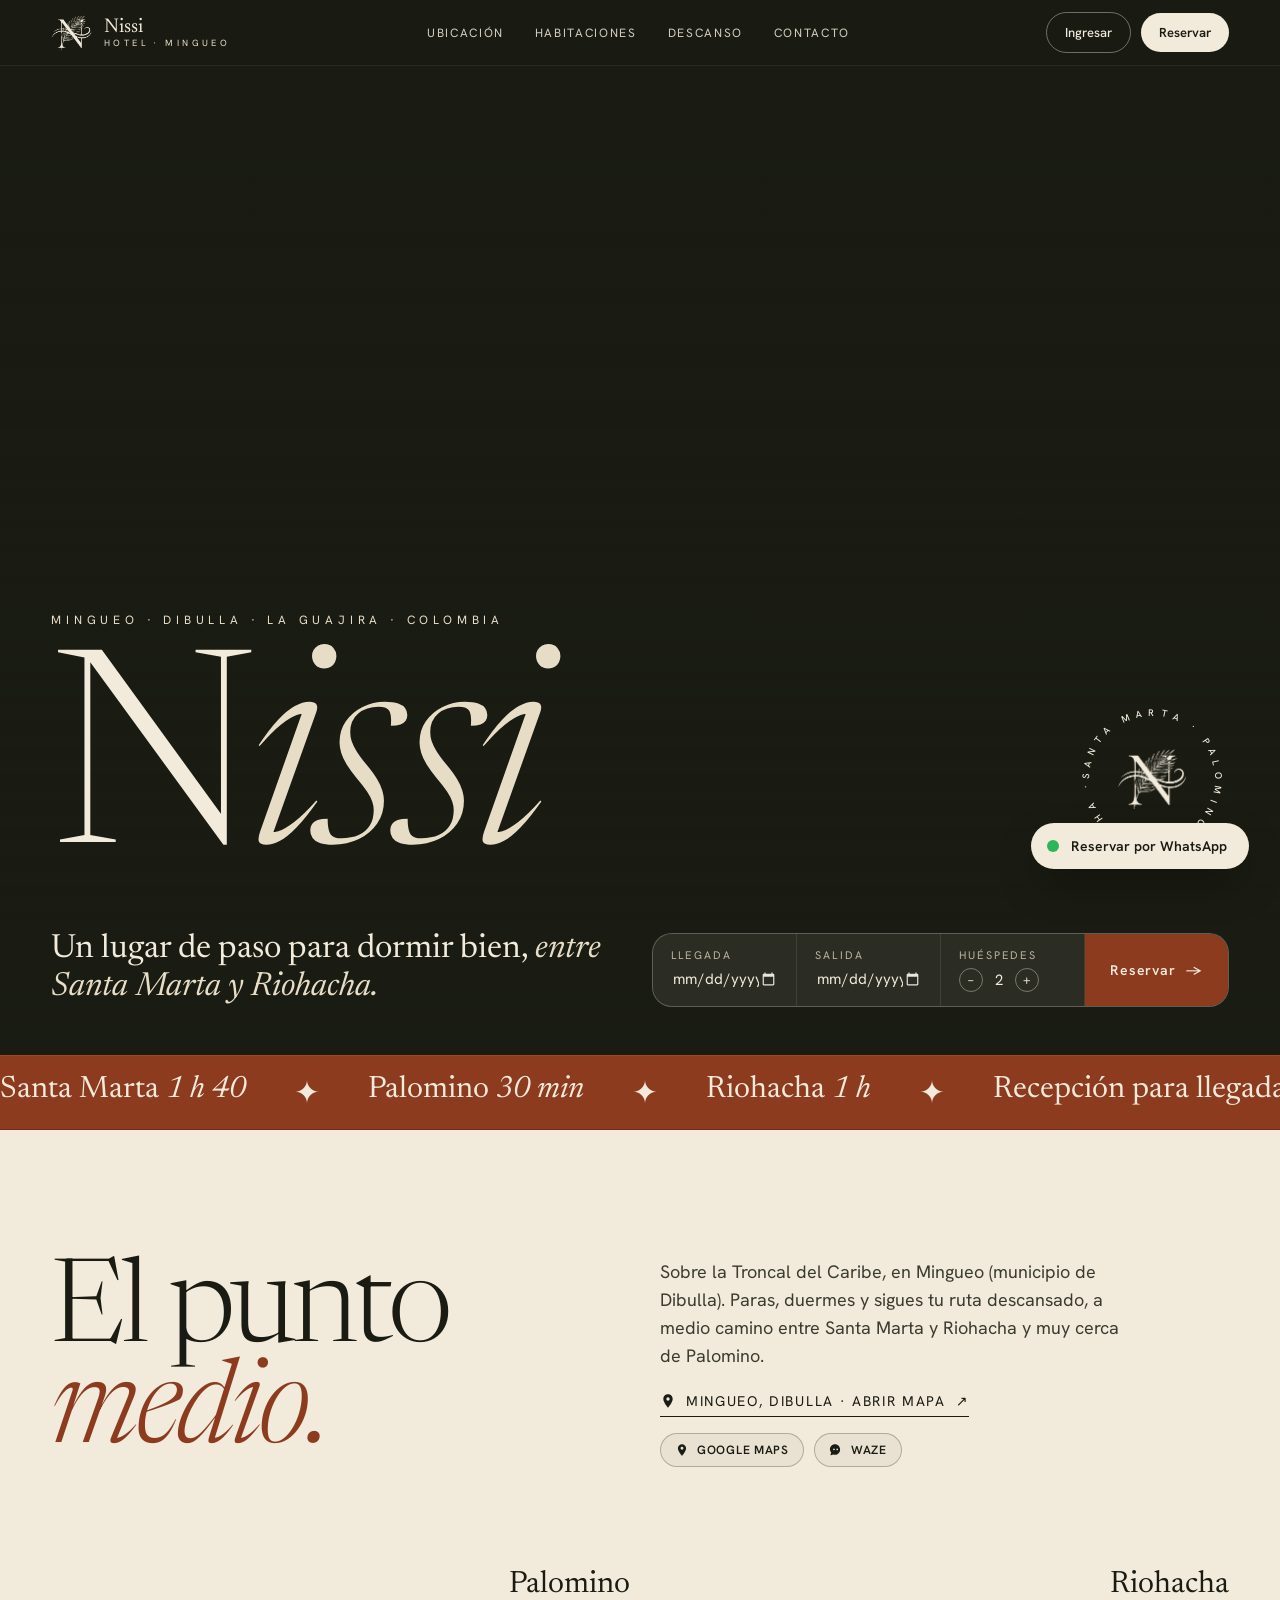
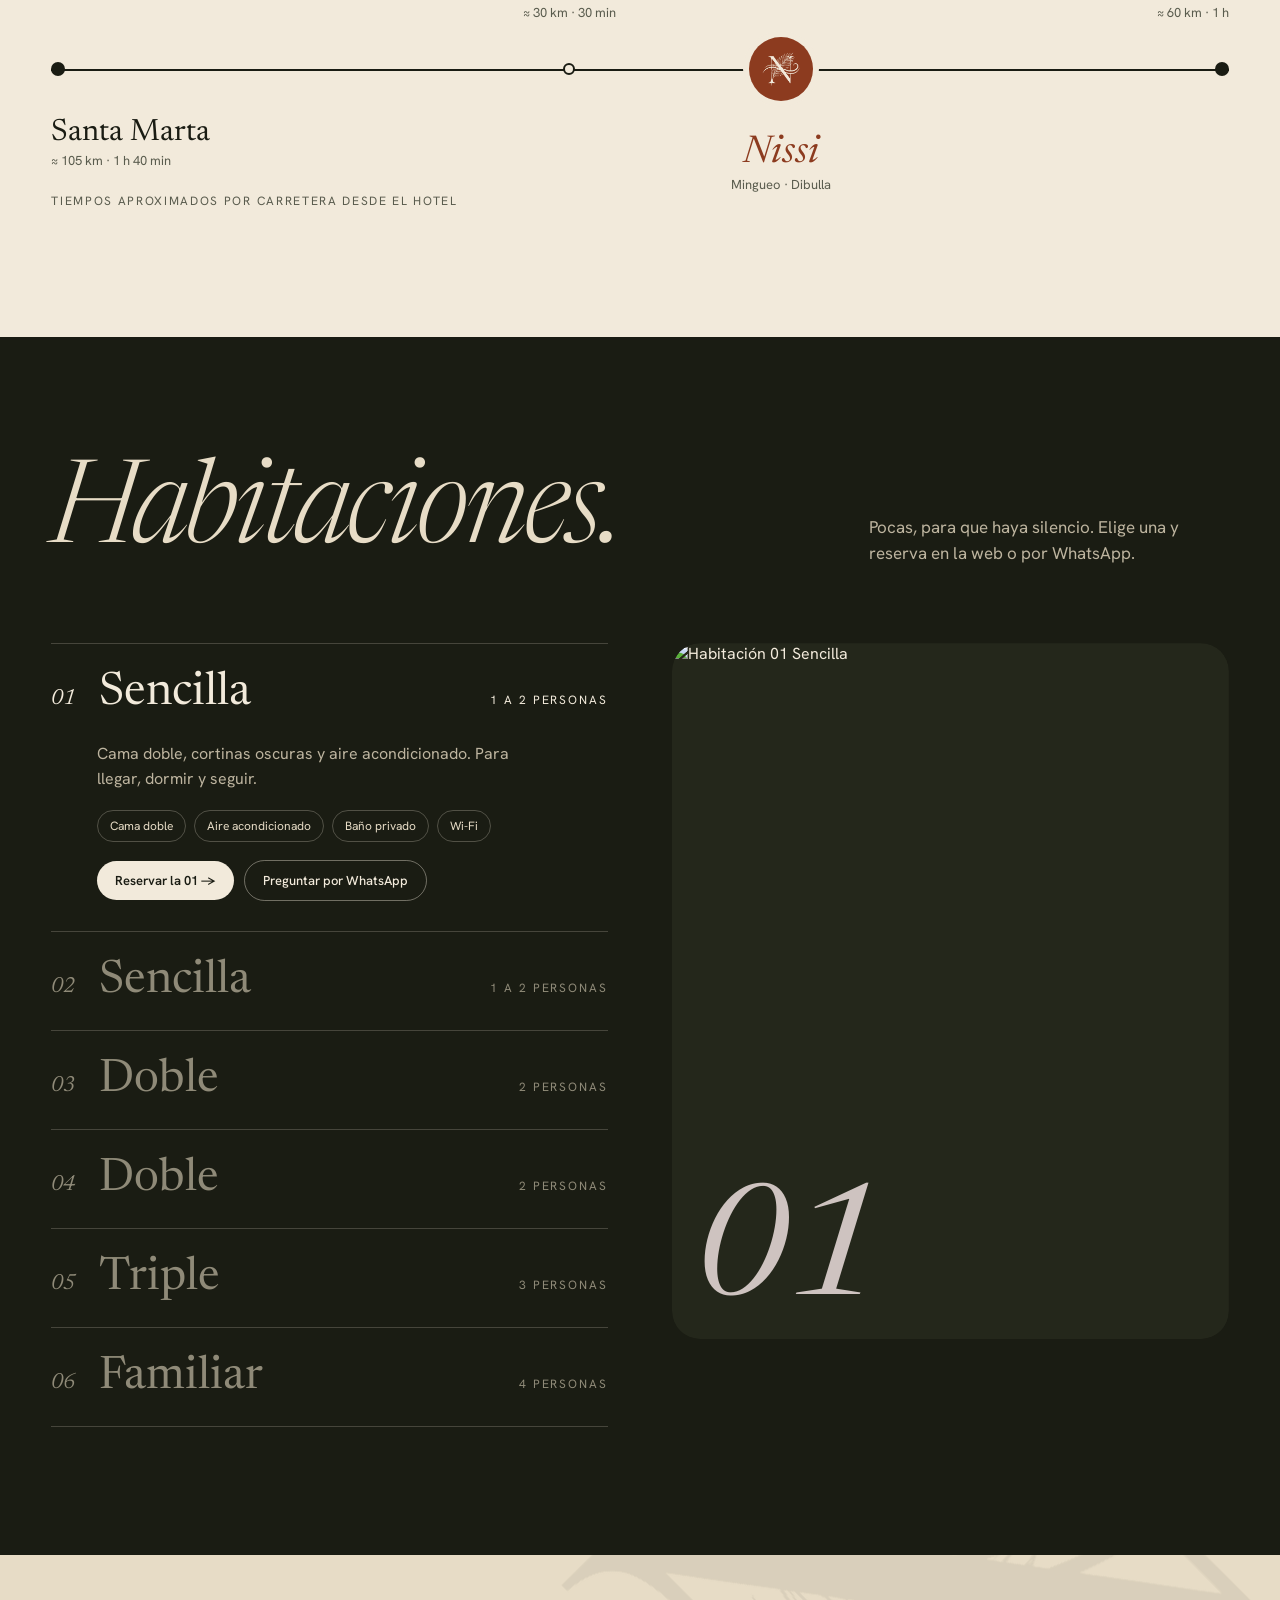
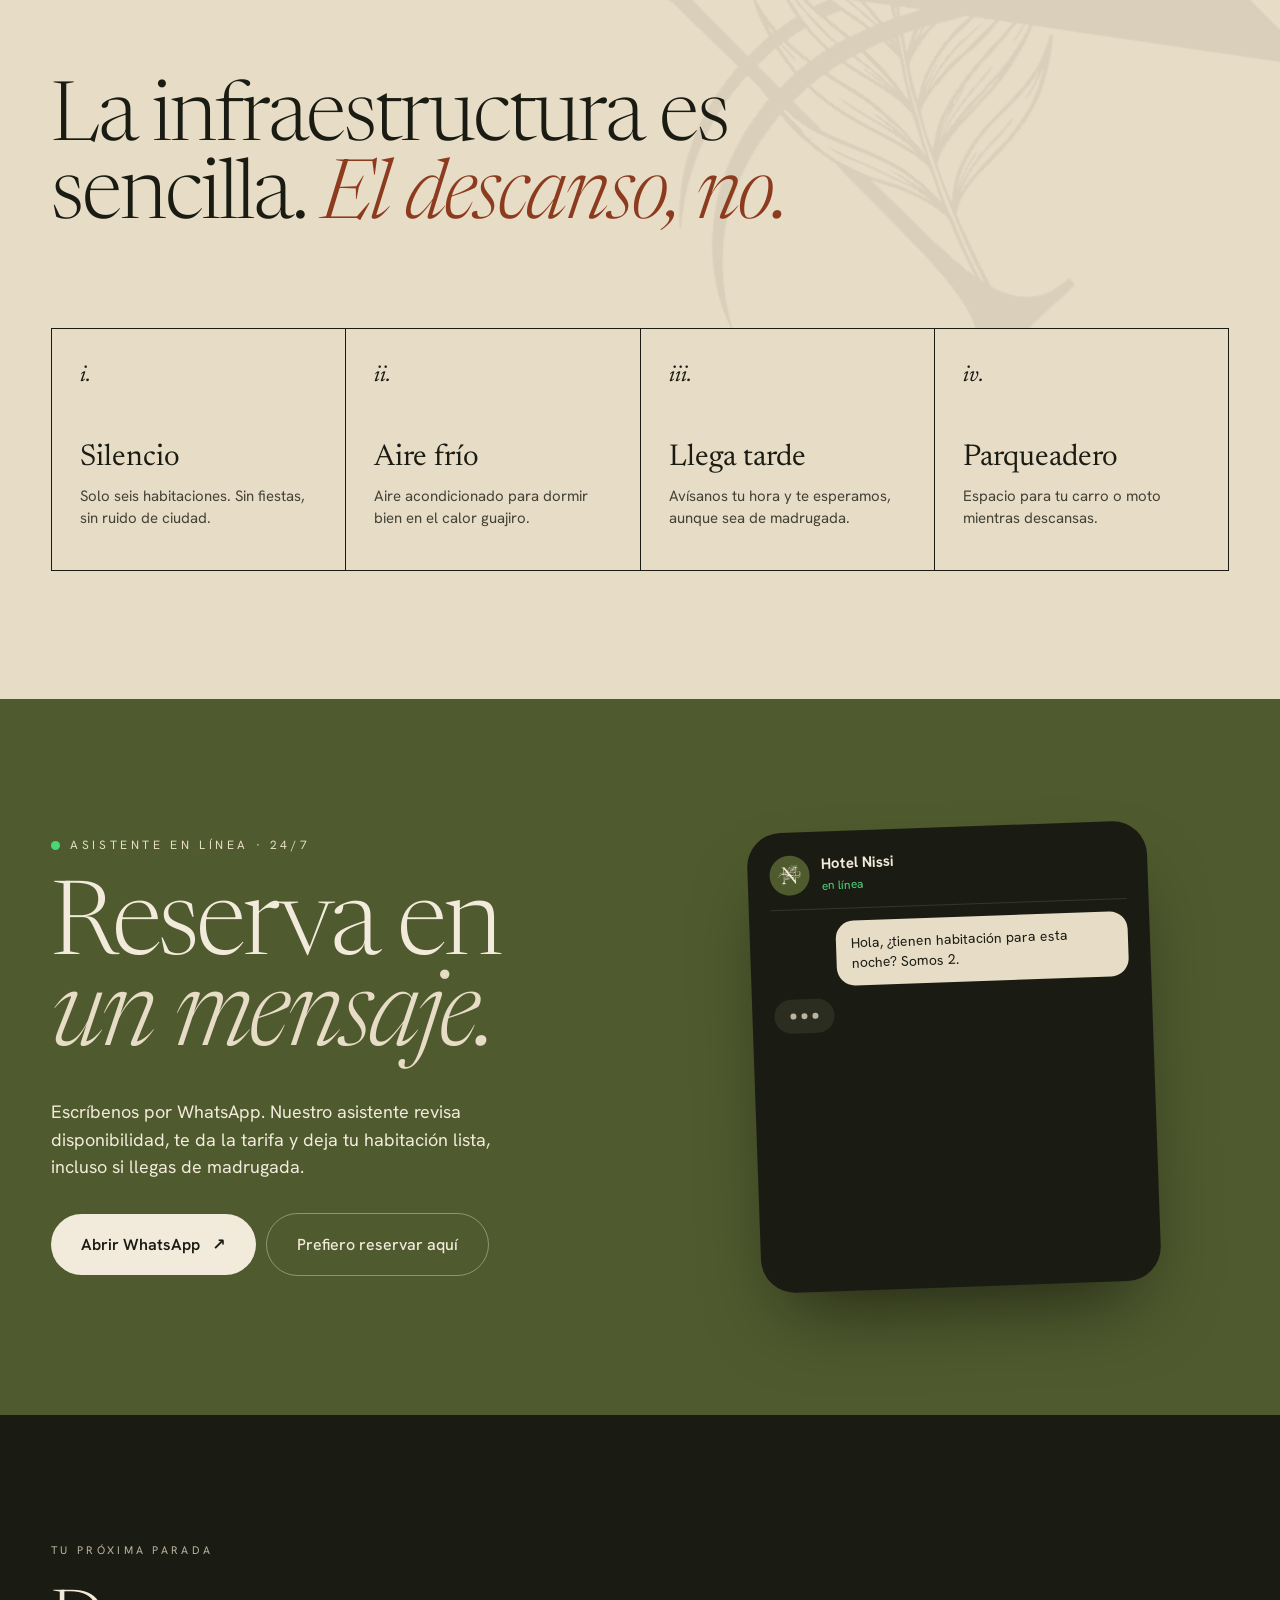
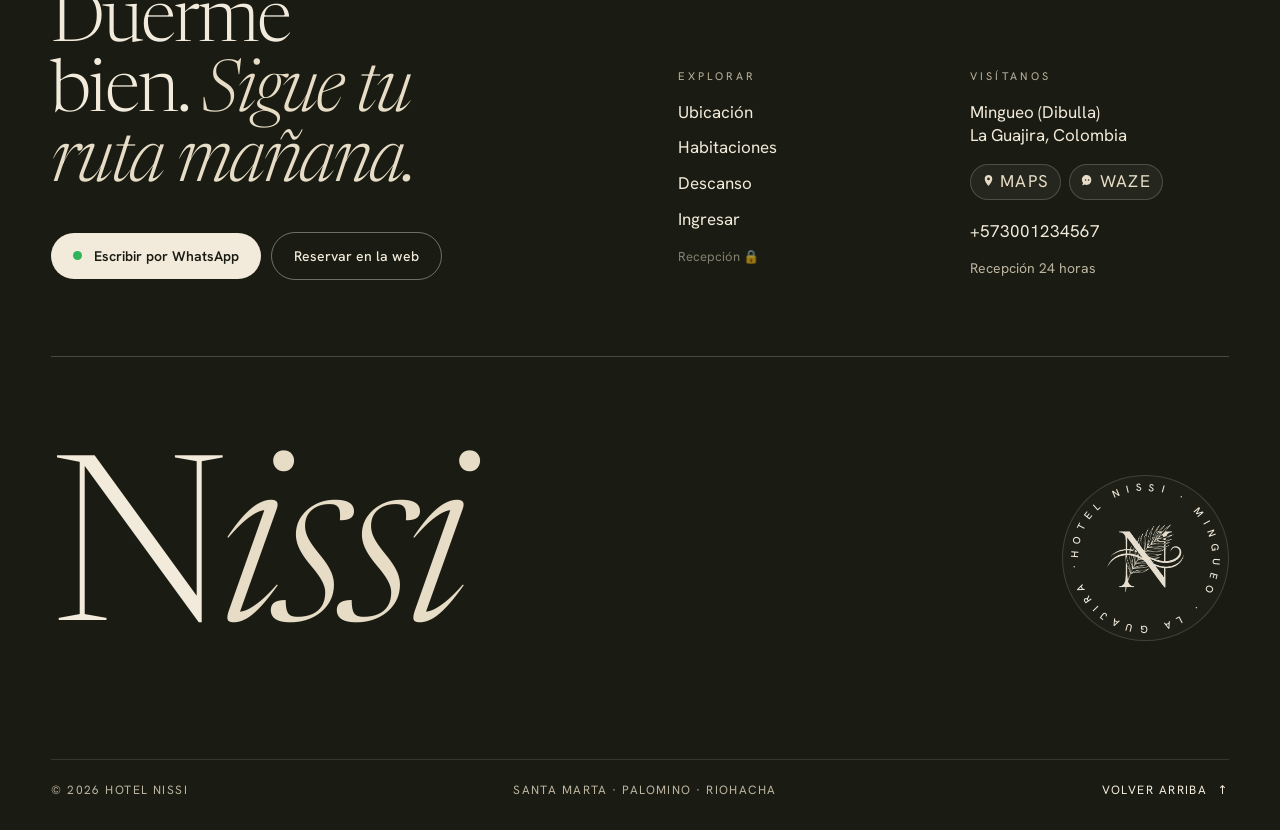
==== index.html @ d1ad6dcb "Actualizacion de seguridad en recepcion, encabezado fijo y registro con Google" ====
<!DOCTYPE html>
<html lang="es">
<head>
<meta charset="utf-8">
<meta name="viewport" content="width=device-width, initial-scale=1">
<title>Hotel Nissi · Mingueo, Dibulla · Hospedaje y Descanso</title>
<meta name="description" content="Hotel Nissi en Mingueo, municipio de Dibulla (La Guajira): habitaciones con aire acondicionado para descansar entre Santa Marta y Riohacha, cerca de Palomino. Reserva directa por WhatsApp 24/7.">
<link rel="canonical" href="https://hotel-nissi-mingueo.web.app/">
<meta name="robots" content="index, follow">

<!-- Metadatos para compartir en redes sociales (Open Graph y Twitter) -->
<meta property="og:locale" content="es_CO">
<meta property="og:type" content="website">
<meta property="og:title" content="Hotel Nissi · Mingueo, Dibulla">
<meta property="og:description" content="Habitaciones para descansar entre Santa Marta y Riohacha sobre la Troncal del Caribe en Mingueo, La Guajira. Atención continua y reserva directa por WhatsApp.">
<meta property="og:url" content="https://hotel-nissi-mingueo.web.app/">
<meta property="og:site_name" content="Hotel Nissi">
<meta property="og:image" content="https://hotel-nissi-mingueo.web.app/assets/logo-nissi.png">
<meta name="twitter:card" content="summary_large_image">
<meta name="twitter:title" content="Hotel Nissi · Mingueo, Dibulla">
<meta name="twitter:description" content="Un lugar de paso para descansar bien sobre la Troncal del Caribe en Mingueo, La Guajira.">
<meta name="twitter:image" content="https://hotel-nissi-mingueo.web.app/assets/logo-nissi.png">

<!-- Iconos adaptativos para pestañas del navegador y accesos directos -->
<link rel="icon" type="image/png" href="assets/nissi-mark-dark.png" media="(prefers-color-scheme: light)">
<link rel="icon" type="image/png" href="assets/nissi-mark.png" media="(prefers-color-scheme: dark)">
<link rel="icon" type="image/png" href="assets/nissi-mark-dark.png">
<link rel="apple-touch-icon" href="assets/logo-nissi.png">
<link rel="preconnect" href="https://fonts.googleapis.com">
<link rel="preconnect" href="https://fonts.gstatic.com" crossorigin>
<link href="https://fonts.googleapis.com/css2?family=Newsreader:ital,opsz,wght@0,6..72,200..700;1,6..72,200..700&family=Hanken+Grotesk:wght@300..700&display=swap" rel="stylesheet">
<link rel="preload" as="image" href="https://images.pexels.com/photos/258154/pexels-photo-258154.jpeg?auto=compress&cs=tinysrgb&w=1600" fetchpriority="high">

<!-- Hojas de estilo modulares -->
<link rel="stylesheet" href="css/style.css">
<link rel="stylesheet" href="css/Animaciones.css">
<link rel="stylesheet" href="css/Portada.css">
<link rel="stylesheet" href="css/Ubicacion.css">
<link rel="stylesheet" href="css/Habitaciones.css">
<link rel="stylesheet" href="css/Contacto.css">
<link rel="stylesheet" href="css/Reservas.css">
<script>document.documentElement.classList.add('js')</script>
</head>
<body>

<!-- Simbolos vectoriales reutilizables -->
<svg xmlns="http://www.w3.org/2000/svg" hidden aria-hidden="true">
  <defs>
    <path id="ringPath" d="M100,100 m-82,0 a82,82 0 1,1 164,0 a82,82 0 1,1 -164,0"/>
    <g id="iconMaps">
      <path fill="currentColor" d="M12 2C8.13 2 5 5.13 5 9c0 5.25 7 13 7 13s7-7.75 7-13c0-3.87-3.13-7-7-7zm0 9.5a2.5 2.5 0 1 1 0-5 2.5 2.5 0 0 1 0 5z"/>
    </g>
    <g id="iconWaze">
      <path fill="currentColor" d="M18.8 9.3c0-.3-.1-.6-.2-.9-1-3.6-4.3-6.4-8.3-6.4-4.8 0-8.7 3.9-8.7 8.7 0 2.2.8 4.2 2.2 5.8l-1.3 3.5c-.2.5.3 1 1 .8l3.6-1.3c1 .5 2.1.8 3.2.8 4.8 0 8.7-3.9 8.7-8.7 0-.8-.1-1.6-.2-2.3zm-10.3 3.2c-.8 0-1.5-.7-1.5-1.5s.7-1.5 1.5-1.5 1.5.7 1.5 1.5-.7 1.5-1.5 1.5zm5.5 0c-.8 0-1.5-.7-1.5-1.5s.7-1.5 1.5-1.5 1.5.7 1.5 1.5-.7 1.5-1.5 1.5z"/>
    </g>
  </defs>
</svg>

<a href="#contenido-principal" class="skip-link">Saltar al contenido principal</a>

<!-- Cortina de entrada animada -->
<div class="intro" id="intro" aria-hidden="true">
  <div class="intro__badge">
    <svg class="ring" viewBox="0 0 200 200" aria-hidden="true">
      <text textLength="510" lengthAdjust="spacing">
        <textPath href="#ringPath">Hotel Nissi · Mingueo · La Guajira · </textPath>
      </text>
    </svg>
    <img src="assets/nissi-mark.png" alt="Hotel Nissi" width="120" height="120">
  </div>
</div>

<div class="progress" id="progress" aria-hidden="true"></div>

<!-- Encabezado general del sitio con navegacion semantica -->
<header class="header-site">
  <nav class="nav" id="nav" aria-label="Navegación principal">
    <a href="#inicio" class="brand" aria-label="Hotel Nissi - Inicio">
      <img src="assets/nissi-mark.png" alt="Logotipo Hotel Nissi" width="40" height="40">
      <span class="brand__txt">
        <span class="brand__name">Nissi</span>
        <span class="brand__sub">Hotel · Mingueo</span>
      </span>
    </a>
    <div class="nav__links">
      <a href="#ubicacion">Ubicación</a>
      <a href="#habitaciones">Habitaciones</a>
      <a href="#descanso">Descanso</a>
      <a href="#whatsapp">Contacto</a>
    </div>
    <div class="nav__actions">
      <button class="btn btn--ghost btn--sm js-login" type="button">Ingresar</button>
      <button class="btn btn--cream btn--sm js-book" type="button" data-magnetic data-cursor="Reservar">Reservar</button>
    </div>
  </nav>
</header>

<!-- Contenido central de la pagina -->
<main id="contenido-principal">

  <section class="hero" id="inicio" aria-labelledby="tituloprincipal">
    <div class="hero__media" id="heroMedia">
      <img src="https://images.pexels.com/photos/258154/pexels-photo-258154.jpeg?auto=compress&cs=tinysrgb&w=1600" alt="Palmeras al atardecer en la Troncal del Caribe en La Guajira" width="1600" height="900" fetchpriority="high">
    </div>
    <div class="hero__shade" aria-hidden="true"></div>
    <div class="hero__content" id="heroContent">
      <div class="hero__meta fade-in d1">
        <span>Mingueo · Dibulla · La Guajira · Colombia</span>
      </div>
      <div class="hero__row">
        <h1 class="hero__title" id="tituloprincipal" aria-label="Nissi">
          <span>N</span><span class="it">i</span><span class="it">s</span><span class="it">s</span><span class="it">i</span>
        </h1>
        <a href="#ubicacion" class="hero__seal fade-in d3" data-magnetic data-cursor="Explorar" aria-label="Ir a la sección de ubicación">
          <svg class="ring" viewBox="0 0 200 200" aria-hidden="true">
            <text textLength="510" lengthAdjust="spacing">
              <textPath href="#ringPath">Santa Marta · Palomino · Riohacha · </textPath>
            </text>
          </svg>
          <img src="assets/nissi-mark.png" alt="" width="80" height="80">
        </a>
      </div>
      <div class="hero__bottom">
        <p class="hero__lede fade-in d2">Un lugar de paso para dormir bien, <em>entre Santa Marta y Riohacha.</em></p>
        <div class="bbar fade-in d3">
          <label class="bbar__cell">
            <span class="bbar__label">Llegada</span>
            <input type="date" data-bind="fechallegada" aria-label="Fecha de llegada">
          </label>
          <label class="bbar__cell">
            <span class="bbar__label">Salida</span>
            <input type="date" data-bind="fechasalida" aria-label="Fecha de salida">
          </label>
          <div class="bbar__cell">
            <span class="bbar__label">Huéspedes</span>
            <div class="stepper">
              <button type="button" data-guests="-1" aria-label="Disminuir huéspedes">−</button>
              <span data-out="guests">2</span>
              <button type="button" data-guests="1" aria-label="Aumentar huéspedes">+</button>
            </div>
          </div>
          <button class="bbar__go js-book" type="button" data-cursor="Reservar">Reservar <span>→</span></button>
        </div>
      </div>
    </div>
  </section>

  <div class="marquee" id="marquee" aria-hidden="true">
    <div class="marquee__track">
      <span>
        <span>Santa Marta <em>1 h 40</em></span><span>✦</span>
        <span>Palomino <em>30 min</em></span><span>✦</span>
        <span>Riohacha <em>1 h</em></span><span>✦</span>
        <span>Recepción para llegadas tarde</span><span>✦</span>
        <span>Reservas por WhatsApp 24/7</span><span>✦</span>
      </span>
      <span>
        <span>Santa Marta <em>1 h 40</em></span><span>✦</span>
        <span>Palomino <em>30 min</em></span><span>✦</span>
        <span>Riohacha <em>1 h</em></span><span>✦</span>
        <span>Recepción para llegadas tarde</span><span>✦</span>
        <span>Reservas por WhatsApp 24/7</span><span>✦</span>
      </span>
    </div>
  </div>

  <section class="section light" id="ubicacion" aria-labelledby="tituloubicacion">
    <div class="split">
      <h2 class="display loc__h on-light" id="tituloubicacion" data-reveal>El punto<br><em>medio.</em></h2>
      <div class="loc__side" data-reveal>
        <p>Sobre la Troncal del Caribe, en Mingueo (municipio de Dibulla). Paras, duermes y sigues tu ruta descansado, a medio camino entre Santa Marta y Riohacha y muy cerca de Palomino.</p>
        <div class="loc__actions">
          <a class="ulink js-maps" href="https://maps.app.goo.gl/TudMNAdQRpVyzHZGA" target="_blank" rel="noopener">
            <svg class="navicon" viewBox="0 0 24 24" aria-hidden="true"><use href="#iconMaps"></use></svg>
            Mingueo, Dibulla · Abrir mapa <span>↗</span>
          </a>
          <div class="loc__apps" aria-label="Navegar al hotel en aplicaciones de mapas">
            <a class="appbtn js-maps" href="https://maps.app.goo.gl/TudMNAdQRpVyzHZGA" target="_blank" rel="noopener" data-magnetic data-cursor="Maps" aria-label="Abrir ruta en Google Maps">
              <svg viewBox="0 0 24 24" aria-hidden="true"><use href="#iconMaps"></use></svg>
              <span>Google Maps</span>
            </a>
            <a class="appbtn js-waze" href="https://waze.com/ul?ll=11.216310,-73.392264&navigate=yes" target="_blank" rel="noopener" data-magnetic data-cursor="Waze" aria-label="Iniciar ruta en Waze">
              <svg viewBox="0 0 24 24" aria-hidden="true"><use href="#iconWaze"></use></svg>
              <span>Waze</span>
            </a>
          </div>
        </div>
      </div>
    </div>
    <div class="route" aria-hidden="true">
      <div class="route__line" data-reveal="line"></div>
      <div class="route__end route__end--inicio"></div>
      <div class="route__end route__end--fin"></div>
      <div class="route__mid"></div>
      <div class="route__beacon"></div>
      <div class="route__pin"><img src="assets/nissi-mark.png" alt="" width="38" height="38"></div>
      <div class="city city--sm" data-reveal><b>Santa Marta</b><small>≈ 105 km · 1 h 40 min</small></div>
      <div class="city city--pal" data-reveal><b>Palomino</b><small>≈ 30 km · 30 min</small></div>
      <div class="city city--nissi" data-reveal><b>Nissi</b><small>Mingueo · Dibulla</small></div>
      <div class="city city--rio" data-reveal><b>Riohacha</b><small>≈ 60 km · 1 h</small></div>
    </div>
    <p class="note">Tiempos aproximados por carretera desde el hotel</p>
  </section>

  <section class="section" id="habitaciones" aria-labelledby="titulohabitaciones">
    <div class="rooms__head">
      <h2 class="display loc__h" id="titulohabitaciones" data-reveal><em>Habitaciones.</em></h2>
      <p data-reveal>Pocas, para que haya silencio. Elige una y reserva en la web o por WhatsApp.</p>
    </div>
    <div class="rooms__grid">
      <div class="rlist" id="roomList">
        <!-- Generado dinamicamente con Datosinicial.js e Interfaz.js -->
      </div>
      <div class="rphoto" id="roomGallery" data-reveal="img">
        <!-- Generado dinamicamente con Datosinicial.js e Interfaz.js -->
      </div>
    </div>
  </section>

  <section class="section sand" id="descanso" aria-labelledby="titulodescanso">
    <img class="water" id="water" src="assets/nissi-mark-dark.png" alt="" width="820" height="820" loading="lazy">
    <h2 class="display rest__h on-light" id="titulodescanso" data-reveal>La infraestructura es sencilla. <em>El descanso, no.</em></h2>
    <div class="cards" id="cardsDescanso">
      <!-- Generado dinámicamente con Comodidades.js -->
    </div>
  </section>

  <section class="section olive" id="whatsapp" aria-labelledby="titulowhatsapp">
    <div class="wa__grid">
      <div class="wa__col">
        <div class="wa__status" data-reveal><span class="dot dot--pulse"></span>Asistente en línea · 24/7</div>
        <h2 class="display wa__h" id="titulowhatsapp" data-reveal>Reserva en<br><em>un mensaje.</em></h2>
        <p data-reveal>Escríbenos por WhatsApp. Nuestro asistente revisa disponibilidad, te da la tarifa y deja tu habitación lista, incluso si llegas de madrugada.</p>
        <div class="row" data-reveal>
          <a class="btn btn--cream js-wa" href="https://wa.me/573001234567?text=Hola%20Hotel%20Nissi%2C%20quiero%20reservar%20una%20habitaci%C3%B3n." target="_blank" rel="noopener" data-magnetic data-cursor="Chat">Abrir WhatsApp <span>↗</span></a>
          <button class="btn btn--ghost js-book" type="button">Prefiero reservar aquí</button>
        </div>
      </div>
      <div class="chat" id="chat">
        <div class="chat__head">
          <span class="chat__av"><img src="assets/nissi-mark.png" alt="" width="24" height="24"></span>
          <div><b>Hotel Nissi</b><small>en línea</small></div>
        </div>
      </div>
    </div>
  </section>

</main>

<!-- Pie de página general con navegación secundaria y datos de contacto -->
<footer class="footer" id="piePagina" itemscope itemtype="https://schema.org/WPFooter">
  <!-- Generado dinámicamente con Piedepagina.js -->
</footer>

<a class="wa-float js-wa" href="https://wa.me/573001234567?text=Hola%20Hotel%20Nissi%2C%20quiero%20reservar%20una%20habitaci%C3%B3n." target="_blank" rel="noopener" data-magnetic data-cursor="Chat" aria-label="Reservar por WhatsApp">
  <span class="dot dot--pulse"></span>Reservar por WhatsApp
</a>

<!-- Ventana modal modular de reserva y cotización -->
<div class="modal" id="modal" role="dialog" aria-modal="true" aria-labelledby="modalTitulo">
  <!-- Ensamblado de forma modular mediante Modalreservas.js -->
</div>

<!-- Librerías oficiales de Firebase (CDN) -->
<script src="https://www.gstatic.com/firebasejs/10.8.0/firebase-app-compat.js"></script>
<script src="https://www.gstatic.com/firebasejs/10.8.0/firebase-auth-compat.js"></script>

<!-- Scripts en orden estricto de dependencias -->
<script src="js/Datosinicial.js"></script>
<script src="js/Datosestructurados.js"></script>
<script src="js/Comodidades.js"></script>
<script src="js/Almacenamiento.js"></script>
<script src="js/Validaciones.js"></script>
<script src="js/Autenticacion.js"></script>
<script src="js/Modalreservas.js"></script>
<script src="js/Piedepagina.js"></script>
<script src="js/Interfaz.js"></script>
<script src="js/Animaciones.js"></script>
<script src="js/script.js"></script>
</body>
</html>
---- css/style.css ----
/* Hotel Nissi — Estilos principales y configuracion global */

:root {
  --ink: #1A1C13;
  --ink2: #24271B;
  --ink3: #2A2D20;
  --cream: #F2EADB;
  --sand: #E7DCC6;
  --muted: #BDB49F;
  --muted-dark: #5A5C4E;
  --text-dark: #3A3C30;
  --rust: #8C3B1F;
  --rust2: #A24725;
  --olive: #4F5A2E;
  --green: #4DD678;
  --serif: 'Newsreader', Georgia, serif;
  --sans: 'Hanken Grotesk', system-ui, -apple-system, sans-serif;
  --pad: clamp(20px, 4vw, 56px);
  --sec: clamp(80px, 10vw, 160px);
  --ease: cubic-bezier(0.16, 1, 0.3, 1);
  --ease-io: cubic-bezier(0.77, 0, 0.18, 1);
}

* {
  box-sizing: border-box;
}

html {
  scroll-behavior: smooth;
}

body {
  margin: 0;
  background: var(--ink);
  color: var(--cream);
  font-family: var(--sans);
  -webkit-font-smoothing: antialiased;
  overflow-x: hidden;
}

a {
  color: var(--cream);
  text-decoration: none;
}

a:hover {
  color: var(--sand);
}

img {
  max-width: 100%;
  height: auto;
}

button, input {
  font-family: var(--sans);
}

::selection {
  background: var(--rust);
  color: var(--cream);
}

input::-webkit-calendar-picker-indicator {
  filter: invert(0.9);
  cursor: pointer;
}

em {
  font-style: italic;
}

/* Enlace directo para accesibilidad */
.skip-link {
  position: absolute;
  top: -100px;
  left: 20px;
  background: var(--rust);
  color: var(--cream);
  padding: 12px 20px;
  z-index: 9999;
  border-radius: 8px;
  transition: top 0.3s;
}

.skip-link:focus {
  top: 20px;
}

/* Tipografia y utilidades de encabezado */
.eyebrow {
  font-size: 11px;
  letter-spacing: 0.3em;
  text-transform: uppercase;
  color: var(--muted);
}

.display {
  margin: 0;
  font-family: var(--serif);
  font-weight: 300;
  line-height: 0.88;
  letter-spacing: -0.03em;
}

.display em {
  color: var(--sand);
}

.light .display em, .on-light em {
  color: var(--rust);
}

/* Botones e indicadores de interaccion */
.btn {
  border: 0;
  border-radius: 999px;
  cursor: pointer;
  display: inline-flex;
  align-items: center;
  gap: 12px;
  font-weight: 600;
  font-size: 14px;
  padding: 14px 22px;
  transition: all 0.4s var(--ease);
}

.btn:active {
  transform: scale(0.95);
}

.btn--cream {
  background: var(--cream);
  color: var(--ink);
}

.btn--cream:hover {
  background: var(--rust);
  color: var(--cream);
  gap: 20px;
}

.btn--ghost {
  background: transparent;
  color: var(--cream);
  border: 1px solid rgba(242, 234, 219, 0.4);
  font-weight: 500;
}

.btn--ghost:hover {
  border-color: var(--cream);
  background: rgba(242, 234, 219, 0.08);
  color: var(--cream);
}

.btn--dark {
  background: var(--ink);
  color: var(--cream);
  padding: 18px 30px;
  font-size: 15px;
}

.btn--dark:hover {
  background: var(--rust);
  padding: 18px 38px;
  color: var(--cream);
}

.btn--rust {
  background: var(--rust);
  color: var(--cream);
  padding: 18px 30px;
  font-size: 15px;
}

.btn--rust:hover {
  background: var(--ink);
  padding: 18px 38px;
}

.btn--outline-dark {
  background: transparent;
  border: 1px solid var(--ink);
  color: var(--ink);
  padding: 18px 28px;
  font-weight: 500;
  font-size: 15px;
}

.btn--sm {
  padding: 11px 18px;
  font-size: 13px;
}

.link-btn {
  background: none;
  border: 0;
  padding: 0;
  cursor: pointer;
  font: 14px var(--sans);
  color: inherit;
}

.dot {
  width: 9px;
  height: 9px;
  border-radius: 50%;
  background: var(--green);
  flex: none;
}

.dot--pulse {
  animation: nPulse 1.6s infinite;
}

.dot--wa {
  background: #2FB45A;
}

.dot--sm {
  width: 8px;
  height: 8px;
}

.link-btn--subrayado {
  text-decoration: underline;
  text-underline-offset: 4px;
}

.link-btn--tenue {
  align-self: flex-start;
  color: var(--muted-dark);
}

.row {
  display: flex;
  gap: 10px;
  flex-wrap: wrap;
  align-items: center;
}

.row--amplia {
  gap: 16px;
}
---- css/Animaciones.css ----
/* Efectos visuales, fotogramas clave y transiciones del sitio */

/* Fotogramas clave de animacion */
@keyframes nFade {
  from { opacity: 0; transform: translateY(24px); }
  to { opacity: 1; transform: none; }
}

@keyframes nMarquee {
  from { transform: translateX(0); }
  to { transform: translateX(-50%); }
}

@keyframes nPulse {
  0% { box-shadow: 0 0 0 0 rgba(77, 214, 120, 0.7); }
  100% { box-shadow: 0 0 0 12px rgba(77, 214, 120, 0); }
}

@keyframes nBubble {
  from { opacity: 0; transform: translateY(14px) scale(0.96); }
  to { opacity: 1; transform: none; }
}

@keyframes nDot {
  0%, 80%, 100% { opacity: 0.25; }
  40% { opacity: 1; }
}

@keyframes nSpin {
  to { transform: rotate(360deg); }
}

@keyframes nLogo {
  0% { opacity: 0; transform: scale(0.7) rotate(-8deg); }
  60% { opacity: 1; }
  100% { opacity: 1; transform: none; }
}

@keyframes nMask {
  from { clip-path: inset(100% 0 0 0); transform: translateY(30px); }
  to { clip-path: inset(0 0 0 0); transform: none; }
}

@keyframes nBlurIn {
  0% { opacity: 0; filter: blur(22px); transform: translateY(35%) scale(1.15) rotate(6deg); }
  60% { opacity: 1; }
  100% { opacity: 1; filter: blur(0); transform: none; }
}

@keyframes nKen {
  from { transform: scale(1.25); }
  to { transform: scale(1); }
}

@keyframes nBeacon {
  0% { transform: translate(-50%, -50%) scale(1); opacity: 0.6; }
  100% { transform: translate(-50%, -50%) scale(3.4); opacity: 0; }
}

/* Cortina de bienvenida inicial */
.intro {
  position: fixed;
  inset: 0;
  z-index: 200;
  background: var(--ink);
  display: flex;
  align-items: center;
  justify-content: center;
  transition: transform 1s var(--ease-io);
}

.intro.is-up {
  transform: translateY(-100%);
}

.intro__badge {
  position: relative;
  width: 260px;
  height: 260px;
  display: flex;
  align-items: center;
  justify-content: center;
  animation: nLogo 1.4s cubic-bezier(0.2, 0.8, 0.2, 1) both;
}

.intro__badge img {
  width: 120px;
  height: auto;
  animation: nMask 1.3s 0.25s var(--ease-io) both;
}

.ring {
  position: absolute;
  inset: 0;
  width: 100%;
  height: 100%;
  animation: nSpin 24s linear infinite;
}

.ring text {
  font: 500 12.5px var(--sans);
  letter-spacing: 0.32em;
  text-transform: uppercase;
  fill: var(--cream);
}

/* Transicion de cortina entre secciones */
.sweep {
  position: fixed;
  inset: 0;
  z-index: 150;
  background: var(--rust);
  display: flex;
  align-items: center;
  justify-content: center;
  pointer-events: none;
  clip-path: inset(100% 0 0 0);
}

.sweep img {
  width: 110px;
  height: auto;
  opacity: 0;
}

/* Cursor suave y onda de clic */
.cursor {
  position: fixed;
  left: 0;
  top: 0;
  width: 14px;
  height: 14px;
  border-radius: 50%;
  background: var(--cream);
  mix-blend-mode: difference;
  pointer-events: none;
  z-index: 9999;
  opacity: 0;
  transition: width 0.35s cubic-bezier(0.2, 0.8, 0.2, 1), height 0.35s cubic-bezier(0.2, 0.8, 0.2, 1);
}

.cursor.is-hot {
  width: 54px;
  height: 54px;
}

.cursor.is-label {
  width: 86px;
  height: 86px;
  mix-blend-mode: normal;
}

.cursor span {
  position: absolute;
  inset: 0;
  display: flex;
  align-items: center;
  justify-content: center;
  font: 600 11px var(--sans);
  letter-spacing: 0.14em;
  text-transform: uppercase;
  color: var(--ink);
  opacity: 0;
  transition: opacity 0.25s;
}

.cursor.is-label span {
  opacity: 1;
}

.ripple {
  position: fixed;
  width: 16px;
  height: 16px;
  border-radius: 50%;
  border: 1.5px solid var(--cream);
  mix-blend-mode: difference;
  pointer-events: none;
  z-index: 9998;
}

/* Efectos de aparicion con observador de interseccion */
.js [data-reveal].pre {
  opacity: 0;
  filter: blur(12px);
  transform: translateY(70px) skewY(3deg);
}

.js [data-reveal] {
  transition: opacity 1.1s var(--ease), transform 1.3s var(--ease), filter 1.1s var(--ease), background 0.4s, color 0.4s;
}

.js [data-reveal="line"].pre {
  opacity: 1;
  filter: none;
  transform: scaleX(0);
}

.js [data-reveal="line"] {
  transition: transform 1.6s var(--ease-io);
}

.js [data-reveal="img"].pre {
  opacity: 1;
  filter: none;
  transform: none;
  clip-path: inset(18% 12% 18% 12% round 28px);
}

.js [data-reveal="img"] {
  transition: clip-path 1.5s var(--ease-io);
  clip-path: inset(0 0 0 0 round 28px);
}

.city--pal[data-reveal].pre, .city--nissi[data-reveal].pre {
  transform: translate(-50%, 70px);
}

/* Configuracion de accesibilidad para movimiento reducido */
@media (prefers-reduced-motion: reduce) {
  * {
    animation-duration: 0.01ms !important;
    transition-duration: 0.01ms !important;
  }
}
---- css/Portada.css ----
/* Barra de progreso, navegacion superior, portada, cotizador rapido y marquesina */

/* Barra de progreso de lectura y navegacion superior */
.progress {
  position: fixed;
  top: 0;
  left: 0;
  right: 0;
  height: 3px;
  background: var(--rust);
  transform-origin: left;
  transform: scaleX(0);
  z-index: 70;
  pointer-events: none;
}

.header-site {
  position: fixed;
  top: 0;
  left: 0;
  right: 0;
  z-index: 50;
}

.nav {
  display: flex;
  align-items: center;
  justify-content: space-between;
  gap: 24px;
  padding: 12px var(--pad);
  background: rgba(26, 28, 19, 0.88);
  backdrop-filter: blur(16px);
  -webkit-backdrop-filter: blur(16px);
  border-bottom: 1px solid rgba(242, 234, 219, 0.08);
  transition: background 0.3s, border-color 0.3s;
}

.nav.is-scrolled {
  background: rgba(26, 28, 19, 0.94);
  border-bottom-color: rgba(242, 234, 219, 0.14);
}

.brand {
  display: flex;
  align-items: center;
  gap: 12px;
}

.brand img {
  height: 36px;
  width: auto;
  transition: transform 0.6s cubic-bezier(0.2, 0.8, 0.2, 1);
}

.brand:hover img {
  transform: rotate(-8deg) scale(1.08);
}

.brand__txt {
  display: flex;
  flex-direction: column;
  gap: 2px;
  line-height: 1;
}

.brand__name {
  font-family: var(--serif);
  font-size: 20px;
}

.brand__sub {
  font-size: 9px;
  letter-spacing: 0.38em;
  text-transform: uppercase;
  color: var(--sand);
}

.nav__links {
  display: flex;
  align-items: center;
  gap: clamp(14px, 2.4vw, 36px);
  font-size: 12px;
  letter-spacing: 0.14em;
  text-transform: uppercase;
  white-space: nowrap;
  min-width: 0;
  overflow: hidden;
}

.nav__links a {
  opacity: 0.85;
  transition: letter-spacing 0.3s, opacity 0.3s;
}

.nav__links a:hover {
  opacity: 1;
  letter-spacing: 0.2em;
  color: var(--cream);
}

.nav__actions {
  display: flex;
  align-items: center;
  gap: 10px;
}

@media (max-width: 820px) {
  .nav__links {
    display: none;
  }
}

/* Portada principal (Hero) */
.hero {
  position: relative;
  min-height: 100vh;
  display: flex;
  flex-direction: column;
  justify-content: flex-end;
  overflow: hidden;
  background: var(--ink);
}

.hero__media {
  position: absolute;
  inset: -6% 0 0 0;
  will-change: transform;
}

.hero__media img {
  position: absolute;
  inset: 0;
  width: 100%;
  height: 100%;
  object-fit: cover;
  animation: nKen 3.2s var(--ease) both;
}

.hero__shade {
  position: absolute;
  inset: 0;
  pointer-events: none;
  background: linear-gradient(180deg, rgba(26, 28, 19, 0.25) 0%, rgba(26, 28, 19, 0.05) 35%, rgba(26, 28, 19, 0.85) 100%);
}

.hero__content {
  position: relative;
  will-change: transform, opacity;
  padding: 86px var(--pad) clamp(24px, 4vw, 48px);
  display: flex;
  flex-direction: column;
  gap: clamp(20px, 3vw, 40px);
}

.hero__meta {
  display: flex;
  justify-content: space-between;
  gap: 24px;
  flex-wrap: wrap;
  font-size: 12px;
  letter-spacing: 0.4em;
  text-transform: uppercase;
  color: var(--sand);
}

.hero__row {
  display: flex;
  align-items: center;
  justify-content: space-between;
  gap: clamp(16px, 3vw, 48px);
}

.hero__title {
  margin: -0.08em 0;
  font-family: var(--serif);
  font-weight: 300;
  font-size: clamp(96px, 21vw, 360px);
  line-height: 1;
  letter-spacing: -0.035em;
  padding-right: 0.18em;
  white-space: nowrap;
}

.hero__title span {
  display: inline-block;
}

.hero__title .it {
  font-style: italic;
  color: var(--sand);
}

.is-ready .hero__title span {
  animation: nBlurIn 1.6s var(--ease) both;
}

.is-ready .hero__title span:nth-child(2) { animation-delay: 0.11s; }
.is-ready .hero__title span:nth-child(3) { animation-delay: 0.22s; }
.is-ready .hero__title span:nth-child(4) { animation-delay: 0.33s; }
.is-ready .hero__title span:nth-child(5) { animation-delay: 0.44s; }

.hero__seal {
  flex: none;
  position: relative;
  width: clamp(110px, 12vw, 180px);
  height: clamp(110px, 12vw, 180px);
  display: flex;
  align-items: center;
  justify-content: center;
  border-radius: 50%;
  transition: transform 0.6s cubic-bezier(0.2, 0.8, 0.2, 1);
}

.hero__seal img {
  width: 46%;
  height: auto;
}

.hero__seal:hover {
  transform: scale(1.1) rotate(-10deg);
}

.hero__bottom {
  display: grid;
  grid-template-columns: repeat(auto-fit, minmax(min(100%, 340px), 1fr));
  gap: 24px;
  align-items: end;
}

.hero__lede {
  margin: 0;
  font-family: var(--serif);
  font-size: clamp(24px, 2.6vw, 38px);
  line-height: 1.15;
  max-width: 560px;
  text-wrap: pretty;
}

.hero__lede em {
  color: var(--sand);
}

.fade-in {
  opacity: 0;
}

.is-ready .fade-in {
  animation: nFade 1s var(--ease) both;
}

.is-ready .d1 { animation-delay: 0.5s; }
.is-ready .d2 { animation-delay: 0.7s; }
.is-ready .d3 { animation-delay: 0.9s; }

/* Barra de cotizacion rapida */
.bbar {
  display: grid;
  grid-template-columns: repeat(auto-fit, minmax(120px, 1fr));
  gap: 1px;
  background: rgba(242, 234, 219, 0.18);
  border: 1px solid rgba(242, 234, 219, 0.18);
  border-radius: 20px;
  overflow: hidden;
  backdrop-filter: blur(14px);
  -webkit-backdrop-filter: blur(14px);
}

.bbar__cell {
  display: flex;
  flex-direction: column;
  gap: 6px;
  padding: 14px 18px;
  background: rgba(26, 28, 19, 0.55);
}

.bbar__label {
  font-size: 11px;
  letter-spacing: 0.2em;
  text-transform: uppercase;
  color: var(--muted);
}

.bbar input {
  background: transparent;
  border: 0;
  color: var(--cream);
  font-size: 15px;
  outline: none;
  width: 100%;
}

.stepper {
  display: flex;
  align-items: center;
  gap: 12px;
  font-size: 15px;
}

.stepper button {
  width: 24px;
  height: 24px;
  border-radius: 50%;
  border: 1px solid rgba(242, 234, 219, 0.4);
  background: transparent;
  color: var(--cream);
  cursor: pointer;
  line-height: 1;
  transition: transform 0.2s;
}

.stepper button:active {
  transform: scale(0.8);
}

.bbar__go {
  border: 0;
  background: var(--rust);
  color: var(--cream);
  font: 600 14px var(--sans);
  letter-spacing: 0.06em;
  cursor: pointer;
  padding: 18px;
  display: flex;
  align-items: center;
  justify-content: center;
  gap: 10px;
  transition: background 0.3s;
}

.bbar__go:hover {
  background: var(--rust2);
}

/* Marquesina de distancias */
.marquee {
  background: var(--rust);
  overflow: hidden;
  padding: 18px 0;
  border-top: 1px solid var(--rust2);
  border-bottom: 1px solid #6E2E18;
  transition: transform 0.5s var(--ease);
}

.marquee__track {
  display: flex;
  width: max-content;
  animation: nMarquee 38s linear infinite;
  font-family: var(--serif);
  font-size: clamp(22px, 2.4vw, 32px);
  white-space: nowrap;
}

.marquee__track > span {
  display: flex;
  gap: 48px;
  padding-right: 48px;
}

/* Estructura de secciones generales */
.section {
  padding: var(--sec) var(--pad);
  position: relative;
  overflow: hidden;
}

.light {
  background: var(--cream);
  color: var(--ink);
}

.sand {
  background: var(--sand);
  color: var(--ink);
}

.olive {
  background: var(--olive);
}

.split {
  display: grid;
  grid-template-columns: repeat(auto-fit, minmax(min(100%, 420px), 1fr));
  gap: 40px;
  align-items: end;
}
---- css/Ubicacion.css ----
/* Seccion de ubicacion, botones de navegacion y ruta por carretera */

/* Ubicacion */
.loc__h {
  font-size: clamp(56px, 9vw, 150px);
}

.loc__side {
  display: flex;
  flex-direction: column;
  gap: 22px;
  max-width: 480px;
}

.loc__side p {
  margin: 0;
  font-size: 18px;
  line-height: 1.55;
  color: var(--text-dark);
  text-wrap: pretty;
}

.loc__actions {
  display: flex;
  flex-direction: column;
  gap: 16px;
  align-items: flex-start;
}

.ulink {
  align-self: flex-start;
  display: flex;
  align-items: center;
  gap: 10px;
  color: var(--ink);
  border-bottom: 1px solid var(--ink);
  padding-bottom: 6px;
  font-size: 14px;
  letter-spacing: 0.12em;
  text-transform: uppercase;
  transition: gap 0.3s, color 0.3s;
}

.ulink .navicon {
  width: 16px;
  height: 16px;
  flex: none;
}

.ulink:hover {
  gap: 18px;
  color: var(--rust);
}

.loc__apps {
  display: flex;
  align-items: center;
  gap: 10px;
  flex-wrap: wrap;
}

.appbtn {
  display: inline-flex;
  align-items: center;
  gap: 8px;
  padding: 8px 14px;
  border-radius: 999px;
  border: 1px solid rgba(26, 28, 19, 0.28);
  background: rgba(26, 28, 19, 0.04);
  color: var(--ink);
  font-size: 12px;
  font-weight: 600;
  letter-spacing: 0.06em;
  text-transform: uppercase;
  transition: all 0.3s var(--ease);
}

.appbtn svg {
  width: 14px;
  height: 14px;
  flex: none;
}

.appbtn:hover {
  background: var(--rust);
  color: var(--cream);
  border-color: var(--rust);
  transform: translateY(-2px);
}

.fcol__apps {
  display: flex;
  align-items: center;
  gap: 8px;
  margin: 4px 0 8px;
}

.apppill {
  display: inline-flex;
  align-items: center;
  gap: 6px;
  padding: 5px 11px;
  border-radius: 999px;
  border: 1px solid rgba(242, 234, 219, 0.2);
  background: rgba(242, 234, 219, 0.05);
  color: var(--sand);
  font-size: 11px;
  letter-spacing: 0.08em;
  text-transform: uppercase;
  transition: all 0.3s var(--ease);
}

.apppill svg {
  width: 13px;
  height: 13px;
  flex: none;
}

.apppill:hover {
  background: var(--rust);
  color: var(--cream);
  border-color: var(--rust);
  transform: translateY(-2px);
}

.route {
  position: relative;
  padding: 90px 0 110px;
  margin-top: clamp(60px, 8vw, 120px);
}

.route__line {
  position: absolute;
  left: 0;
  right: 0;
  top: 50%;
  height: 2px;
  background: var(--ink);
  transform-origin: left;
}

.route__end {
  position: absolute;
  top: 50%;
  transform: translateY(-50%);
  width: 14px;
  height: 14px;
  border-radius: 50%;
  background: var(--ink);
}

.route__end--inicio {
  left: 0;
}

.route__end--fin {
  right: 0;
}

.route__mid {
  position: absolute;
  left: 44%;
  top: 50%;
  transform: translate(-50%, -50%);
  width: 12px;
  height: 12px;
  border-radius: 50%;
  background: var(--cream);
  border: 2px solid var(--ink);
}

.route__pin, .route__beacon {
  position: absolute;
  left: 62%;
  top: 50%;
  width: 64px;
  height: 64px;
  border-radius: 50%;
  background: var(--rust);
  transform: translate(-50%, -50%);
}

.route__beacon {
  animation: nBeacon 2.4s ease-out infinite;
}

.route__pin {
  display: flex;
  align-items: center;
  justify-content: center;
  box-shadow: 0 0 0 6px var(--cream);
}

.route__pin img {
  width: 38px;
  height: auto;
}

.city {
  position: absolute;
  display: flex;
  flex-direction: column;
  gap: 4px;
}

.city b {
  font-family: var(--serif);
  font-weight: 400;
  font-size: clamp(22px, 2.4vw, 34px);
}

.city small {
  font-size: 13px;
  color: var(--muted-dark);
}

.city--sm {
  left: 0;
  bottom: 0;
}

.city--pal {
  left: 44%;
  top: 0;
  transform: translateX(-50%);
  align-items: center;
  text-align: center;
}

.city--nissi {
  left: 62%;
  bottom: -24px;
  transform: translateX(-50%);
  align-items: center;
  text-align: center;
}

.city--nissi b {
  font-style: italic;
  font-size: clamp(26px, 3vw, 44px);
  color: var(--rust);
}

.city--rio {
  right: 0;
  top: 0;
  align-items: flex-end;
  text-align: right;
}

.note {
  margin: 24px 0 0;
  font-size: 12px;
  letter-spacing: 0.14em;
  text-transform: uppercase;
  color: var(--muted-dark);
}
---- css/Habitaciones.css ----
/* Catalogo de habitaciones y seccion de descanso */

/* Habitaciones */
.rooms__head {
  display: flex;
  justify-content: space-between;
  align-items: flex-end;
  gap: 24px;
  flex-wrap: wrap;
  margin-bottom: clamp(40px, 6vw, 80px);
}

.rooms__head p {
  margin: 0;
  max-width: 360px;
  font-size: 17px;
  line-height: 1.55;
  color: var(--muted);
}

.rooms__grid {
  display: grid;
  grid-template-columns: repeat(auto-fit, minmax(min(100%, 440px), 1fr));
  gap: clamp(32px, 5vw, 80px);
  align-items: start;
}

.rlist {
  border-top: 1px solid rgba(242, 234, 219, 0.2);
}

.room {
  border-bottom: 1px solid rgba(242, 234, 219, 0.2);
}

.room__btn {
  width: 100%;
  background: transparent;
  border: 0;
  color: #8F8A78;
  display: grid;
  grid-template-columns: auto 1fr auto;
  align-items: baseline;
  gap: 24px;
  padding: 26px 0;
  cursor: pointer;
  text-align: left;
  transition: color 0.4s, padding 0.5s cubic-bezier(0.2, 0.8, 0.2, 1);
}

.room__btn:hover, .room.is-active .room__btn {
  color: var(--cream);
}

.room__btn:hover {
  padding-left: 14px;
}

.room__n {
  font-family: var(--serif);
  font-style: italic;
  font-size: 22px;
}

.room__name {
  font-family: var(--serif);
  font-size: clamp(30px, 3.6vw, 52px);
  line-height: 1;
}

.room__cap {
  font-size: 12px;
  letter-spacing: 0.16em;
  text-transform: uppercase;
}

.room__body {
  overflow: hidden;
  max-height: 0;
  opacity: 0;
  transition: max-height 0.7s cubic-bezier(0.2, 0.8, 0.2, 1), opacity 0.5s;
}

.room.is-active .room__body {
  max-height: 360px;
  opacity: 1;
}

.room__inner {
  display: flex;
  flex-direction: column;
  gap: 18px;
  padding: 0 0 30px 46px;
}

.room__inner p {
  margin: 0;
  font-size: 16px;
  line-height: 1.55;
  color: var(--muted);
  max-width: 440px;
}

.tags {
  display: flex;
  flex-wrap: wrap;
  gap: 8px;
}

.tags span {
  font-size: 12px;
  padding: 7px 12px;
  border: 1px solid rgba(242, 234, 219, 0.25);
  border-radius: 999px;
  color: var(--sand);
}

.rphoto {
  position: sticky;
  top: 100px;
  aspect-ratio: 4/5;
  border-radius: 28px;
  overflow: hidden;
  background: var(--ink2);
}

.rphoto__img {
  position: absolute;
  inset: 0;
  transition: clip-path 1s var(--ease-io), transform 1.2s cubic-bezier(0.2, 0.8, 0.2, 1);
  clip-path: inset(100% 0 0 0);
  transform: scale(1.12);
}

.rphoto__img.is-before {
  clip-path: inset(0 0 100% 0);
}

.rphoto__img.is-active {
  clip-path: inset(0 0 0 0);
  transform: scale(1);
}

.rphoto__img img {
  width: 100%;
  height: 100%;
  object-fit: cover;
  display: block;
}

.rphoto__num {
  position: absolute;
  left: 24px;
  bottom: 16px;
  pointer-events: none;
  font-family: var(--serif);
  font-style: italic;
  font-size: clamp(90px, 12vw, 180px);
  line-height: 0.85;
  color: var(--cream);
  mix-blend-mode: difference;
}

/* Descanso */
.water {
  position: absolute;
  right: -6%;
  top: -4%;
  width: min(70vw, 820px);
  opacity: 0.07;
  pointer-events: none;
  will-change: transform;
}

.rest__h {
  position: relative;
  margin: 0 0 clamp(50px, 7vw, 100px);
  font-size: clamp(44px, 6.4vw, 104px);
  line-height: 0.95;
  letter-spacing: -0.025em;
  max-width: 1200px;
  text-wrap: balance;
}

.cards {
  position: relative;
  display: grid;
  grid-template-columns: repeat(auto-fit, minmax(min(100%, 240px), 1fr));
  gap: 1px;
  background: var(--ink);
  border: 1px solid var(--ink);
}

.card {
  background: var(--sand);
  padding: 36px 28px 40px;
  display: flex;
  flex-direction: column;
  gap: 56px;
  transition: background 0.4s, color 0.4s;
}

.card:hover {
  background: var(--ink);
  color: var(--cream);
}

.card__n {
  font-family: var(--serif);
  font-style: italic;
  font-size: 22px;
}

.card__t {
  font-family: var(--serif);
  font-size: 30px;
  line-height: 1.05;
  display: block;
  margin-bottom: 10px;
}

.card__d {
  font-size: 15px;
  line-height: 1.5;
  opacity: 0.8;
}
---- css/Contacto.css ----
/* Atencion por WhatsApp, pie de pagina y boton flotante */

/* Atencion por WhatsApp */
.wa__grid {
  display: grid;
  grid-template-columns: repeat(auto-fit, minmax(min(100%, 420px), 1fr));
  gap: clamp(40px, 6vw, 100px);
  align-items: center;
}

.wa__col {
  display: flex;
  flex-direction: column;
  gap: 32px;
}

.wa__status {
  display: flex;
  align-items: center;
  gap: 10px;
  font-size: 12px;
  letter-spacing: 0.3em;
  text-transform: uppercase;
  color: var(--sand);
}

.wa__h {
  font-size: clamp(52px, 8vw, 130px);
}

.wa__col p {
  margin: 0;
  font-size: 18px;
  line-height: 1.55;
  max-width: 460px;
}

.wa__col .btn {
  padding: 20px 30px;
  font-size: 16px;
}

.chat {
  justify-self: center;
  width: min(100%, 400px);
  background: var(--ink);
  border-radius: 34px;
  padding: 22px;
  display: flex;
  flex-direction: column;
  gap: 12px;
  min-height: 460px;
  box-shadow: 0 40px 80px -30px rgba(0, 0, 0, 0.6);
  transform: rotate(-2deg);
}

.chat__head {
  display: flex;
  align-items: center;
  gap: 12px;
  padding-bottom: 14px;
  border-bottom: 1px solid rgba(242, 234, 219, 0.12);
}

.chat__av {
  width: 40px;
  height: 40px;
  border-radius: 50%;
  background: var(--olive);
  display: flex;
  align-items: center;
  justify-content: center;
}

.chat__av img {
  width: 24px;
  height: auto;
}

.chat__head b {
  font-size: 15px;
  display: block;
}

.chat__head small {
  font-size: 12px;
  color: var(--green);
}

.bubble {
  max-width: 82%;
  padding: 12px 15px;
  border-radius: 18px;
  font-size: 14px;
  line-height: 1.45;
  animation: nBubble 0.5s cubic-bezier(0.2, 0.8, 0.2, 1) both;
}

.bubble--me {
  align-self: flex-end;
  background: var(--sand);
  color: var(--ink);
}

.bubble--bot {
  align-self: flex-start;
  background: var(--ink3);
  color: var(--cream);
}

.typing {
  align-self: flex-start;
  background: var(--ink3);
  padding: 14px 16px;
  border-radius: 18px;
  display: flex;
  gap: 5px;
}

.typing span {
  width: 6px;
  height: 6px;
  border-radius: 50%;
  background: var(--muted);
  animation: nDot 1s infinite;
}

.typing span:nth-child(2) { animation-delay: 0.15s; }
.typing span:nth-child(3) { animation-delay: 0.3s; }

/* Pie de pagina */
.footer {
  background: var(--ink);
  padding: clamp(80px, 10vw, 140px) var(--pad) 32px;
  display: flex;
  flex-direction: column;
  gap: clamp(48px, 6vw, 84px);
  overflow: hidden;
}

.footer__top {
  display: grid;
  grid-template-columns: repeat(auto-fit, minmax(min(100%, 420px), 1fr));
  gap: clamp(40px, 6vw, 96px);
  align-items: end;
}

.footer__cta {
  display: flex;
  flex-direction: column;
  gap: 32px;
  min-width: 0;
}

.footer__h {
  font-size: clamp(44px, 5.6vw, 88px);
  line-height: 0.98;
  max-width: 12ch;
  text-wrap: balance;
}

.footer__cols {
  display: grid;
  grid-template-columns: repeat(2, minmax(0, 1fr));
  gap: 40px 32px;
}

.fcol {
  display: flex;
  flex-direction: column;
  gap: 18px;
}

.fcol__list {
  display: flex;
  flex-direction: column;
  gap: 12px;
  font-size: 17px;
  line-height: 1.4;
  margin: 0;
  padding: 0;
  list-style: none;
}

.fcol__list a, .fcol__list .link-btn {
  display: inline-block;
  align-self: flex-start;
  font-size: 17px;
  transition: transform 0.4s var(--ease), color 0.3s;
}

.fcol__list a:hover, .fcol__list .link-btn:hover {
  transform: translateX(8px);
}

.fcol__list small {
  font-size: 14px;
  color: var(--muted);
}

.fcol__list .link-admin {
  color: var(--muted);
  font-size: 13px;
  opacity: 0.65;
}

.fcol__list .link-admin:hover {
  opacity: 1;
  color: var(--cream);
}

.footer__mark {
  display: flex;
  flex-direction: column;
  gap: clamp(48px, 6vw, 84px);
}

.footer__line {
  height: 1px;
  background: rgba(242, 234, 219, 0.22);
  transform-origin: left;
}

.footer__word {
  display: flex;
  align-items: center;
  justify-content: space-between;
  gap: clamp(24px, 4vw, 64px);
  padding: clamp(8px, 1.5vw, 18px) 0;
}

.footer__word div {
  font-family: var(--serif);
  font-weight: 300;
  font-size: clamp(88px, 18vw, 290px);
  line-height: 0.92;
  letter-spacing: -0.04em;
  white-space: nowrap;
  padding-right: 0.12em;
  transform: translateY(0.04em);
}

.footer__word em {
  color: var(--sand);
}

.footer__seal {
  flex: none;
  position: relative;
  width: clamp(104px, 13vw, 188px);
  height: clamp(104px, 13vw, 188px);
  display: flex;
  align-items: center;
  justify-content: center;
  border-radius: 50%;
  border: 1px solid rgba(242, 234, 219, 0.16);
  background: rgba(242, 234, 219, 0.02);
  transition: transform 0.6s cubic-bezier(0.2, 0.8, 0.2, 1), border-color 0.4s, background 0.4s;
}

.footer__seal img {
  width: 48%;
  height: auto;
  opacity: 0.95;
  transition: transform 0.6s cubic-bezier(0.2, 0.8, 0.2, 1);
}

.footer__seal:hover {
  transform: scale(1.06) rotate(-8deg);
  border-color: rgba(242, 234, 219, 0.4);
  background: rgba(140, 59, 31, 0.18);
}

.footer__seal:hover img {
  transform: scale(1.08);
}

.footer__bar {
  display: flex;
  justify-content: space-between;
  align-items: center;
  gap: 20px;
  flex-wrap: wrap;
  font-size: 12px;
  color: var(--muted);
  letter-spacing: 0.12em;
  text-transform: uppercase;
  border-top: 1px solid rgba(242, 234, 219, 0.12);
  padding-top: 22px;
}

.footer__bar a {
  display: flex;
  gap: 10px;
  transition: gap 0.3s;
}

.footer__bar a:hover {
  gap: 16px;
}

/* Boton flotante de WhatsApp */
.wa-float {
  position: fixed;
  right: clamp(16px, 2.4vw, 32px);
  bottom: clamp(16px, 2.4vw, 32px);
  z-index: 60;
  display: flex;
  align-items: center;
  gap: 12px;
  background: var(--cream);
  color: var(--ink);
  padding: 14px 22px 14px 16px;
  border-radius: 999px;
  font-weight: 600;
  font-size: 14px;
  box-shadow: 0 18px 40px -12px rgba(0, 0, 0, 0.5);
  transition: background 0.45s var(--ease), color 0.45s, padding 0.45s var(--ease);
}

.wa-float:hover {
  background: var(--rust);
  color: var(--cream);
  padding-right: 30px;
}

.wa-float .dot {
  width: 12px;
  height: 12px;
  background: #2FB45A;
}
---- css/Reservas.css ----
/* Estilos de la ventana modal y del flujo de reservas */

.modal {
  position: fixed;
  inset: 0;
  z-index: 100;
  background: var(--cream);
  color: var(--ink);
  overflow-y: auto;
  transition: clip-path 0.9s var(--ease-io);
  clip-path: circle(0px at var(--ox, 50%) var(--oy, 50%));
  visibility: hidden;
}

.modal.is-open {
  clip-path: circle(150% at var(--ox, 50%) var(--oy, 50%));
  visibility: visible;
}

.modal.is-anim {
  visibility: visible;
}

.modal a {
  color: inherit;
}

.modal input::-webkit-calendar-picker-indicator {
  filter: none;
}

.modal__wrap {
  max-width: 1100px;
  margin: 0 auto;
  padding: 28px var(--pad) 80px;
  display: flex;
  flex-direction: column;
  gap: clamp(40px, 6vw, 72px);
}

.modal__top {
  display: flex;
  justify-content: space-between;
  align-items: center;
  gap: 16px;
}

.modal__brand {
  display: flex;
  align-items: center;
  gap: 12px;
  font-family: var(--serif);
  font-size: 22px;
}

.modal__brand img {
  height: 40px;
  width: auto;
}

.modal__close {
  width: 52px;
  height: 52px;
  border-radius: 50%;
  border: 1px solid var(--ink);
  background: transparent;
  font-size: 22px;
  cursor: pointer;
  color: var(--ink);
  transition: all 0.4s cubic-bezier(0.2, 0.8, 0.2, 1);
}

.modal__close:hover {
  background: var(--ink);
  color: var(--cream);
  transform: rotate(90deg);
}

/* Barra de progreso en pasos */
.mprog {
  display: flex;
  flex-direction: column;
  gap: 12px;
}

.mprog__labels {
  display: flex;
  justify-content: space-between;
  font-size: 12px;
  letter-spacing: 0.2em;
  text-transform: uppercase;
  color: var(--muted-dark);
}

.mprog__bar {
  height: 2px;
  background: rgba(26, 28, 19, 0.15);
}

.mprog__bar div {
  height: 100%;
  background: var(--rust);
  width: 0;
  transition: width 0.8s cubic-bezier(0.2, 0.8, 0.2, 1);
}

/* Pasos del formulario */
.step {
  animation: nFade 0.7s 0.15s both;
}

.step[hidden] {
  display: none;
}

.mh {
  font-size: clamp(44px, 6vw, 88px);
  line-height: 0.92;
}

.mh em {
  color: var(--rust);
}

/* Seleccion inicial de opciones */
.choices {
  display: grid;
  grid-template-columns: repeat(auto-fit, minmax(min(100%, 280px), 1fr));
  gap: 16px;
  margin-top: 40px;
}

.choice {
  text-align: left;
  border-radius: 24px;
  padding: 32px;
  min-height: 220px;
  display: flex;
  flex-direction: column;
  justify-content: space-between;
  cursor: pointer;
  transition: all 0.5s cubic-bezier(0.2, 0.8, 0.2, 1);
  font-family: var(--sans);
}

.choice:hover {
  transform: translateY(-6px);
}

.choice:active {
  transform: scale(0.97);
}

.choice small {
  font-size: 12px;
  letter-spacing: 0.2em;
  text-transform: uppercase;
  display: flex;
  align-items: center;
  gap: 8px;
}

.choice b {
  font-family: var(--serif);
  font-weight: 400;
  font-size: 34px;
  display: block;
  margin-bottom: 8px;
}

.choice span {
  font-size: 14px;
  line-height: 1.5;
}

.choice--dark {
  background: var(--ink);
  color: var(--cream);
  border: 0;
}

.choice--dark:hover {
  background: var(--rust);
}

.choice--dark small,
.choice--dark span,
.choice--olive small,
.choice--olive span {
  color: var(--sand);
}

.choice--line {
  background: transparent;
  color: var(--ink);
  border: 1px solid var(--ink);
}

.choice--line:hover {
  background: var(--sand);
}

.choice--line small { color: var(--muted-dark); }
.choice--line span { color: var(--text-dark); }

.modal .choice--olive {
  background: var(--olive);
  color: var(--cream);
}

/* Cuadricula para dos columnas */
.two {
  display: grid;
  grid-template-columns: repeat(auto-fit, minmax(min(100%, 380px), 1fr));
  gap: 48px;
}

.form {
  display: flex;
  flex-direction: column;
  gap: 26px;
}

.oauth-sep {
  display: flex;
  align-items: center;
  text-align: center;
  color: var(--muted-dark);
  font-size: 13px;
  letter-spacing: 0.1em;
  text-transform: uppercase;
  margin: 2px 0;
}

.oauth-sep::before,
.oauth-sep::after {
  content: '';
  flex: 1;
  border-bottom: 1px solid rgba(26, 28, 19, 0.18);
}

.oauth-sep span {
  padding: 0 14px;
}

.btn--google {
  background: #ffffff;
  color: #1a1c13;
  border: 1px solid rgba(26, 28, 19, 0.22);
  display: inline-flex;
  align-items: center;
  justify-content: center;
  gap: 12px;
  font-family: var(--sans);
  font-weight: 500;
  font-size: 15px;
  padding: 14px 22px;
  border-radius: 999px;
  cursor: pointer;
  box-shadow: 0 1px 3px rgba(0, 0, 0, 0.06);
  transition: all 0.35s cubic-bezier(0.2, 0.8, 0.2, 1);
  width: 100%;
}

.btn--google:hover {
  background: #fdfcf9;
  border-color: rgba(26, 28, 19, 0.45);
  box-shadow: 0 4px 14px rgba(0, 0, 0, 0.1);
  transform: translateY(-2px);
}

.btn--google:active {
  transform: scale(0.98);
}

.btn--google svg {
  flex-shrink: 0;
}

.field[hidden],
.field.is-hidden {
  display: none !important;
}

.field {
  display: flex;
  flex-direction: column;
  gap: 8px;
}

.field > span {
  font-size: 11px;
  letter-spacing: 0.2em;
  text-transform: uppercase;
  color: var(--muted-dark);
}

.field input {
  border: 0;
  border-bottom: 1px solid var(--ink);
  background: transparent;
  font-size: 20px;
  padding: 8px 0;
  outline: none;
  color: var(--ink);
}

.field .stepper {
  font-size: 20px;
  gap: 18px;
  padding: 4px 0;
  border-bottom: 1px solid var(--ink);
}

.field .stepper button {
  width: 34px;
  height: 34px;
  border-color: var(--ink);
  color: var(--ink);
  font-size: 16px;
}

.err {
  font-size: 14px;
  color: var(--rust);
  min-height: 20px;
}

.fields3 {
  display: grid;
  grid-template-columns: repeat(auto-fit, minmax(min(100%, 200px), 1fr));
  gap: 28px;
  margin: 44px 0;
}

/* Seleccion de habitacion */
.picks {
  display: grid;
  grid-template-columns: repeat(auto-fit, minmax(min(100%, 160px), 1fr));
  gap: 10px;
}

.pick {
  text-align: left;
  border-radius: 18px;
  padding: 18px;
  cursor: pointer;
  display: flex;
  flex-direction: column;
  gap: 18px;
  transition: all 0.45s cubic-bezier(0.2, 0.8, 0.2, 1);
  border: 1px solid var(--ink);
  background: transparent;
  color: var(--ink);
}

.pick.is-on {
  background: var(--ink);
  color: var(--cream);
  transform: translateY(-6px);
}

.pick.is-disabled {
  opacity: 0.35;
  cursor: not-allowed;
  pointer-events: none;
  background: rgba(26, 28, 19, 0.06);
  border-style: dashed;
}

.pick i {
  font-family: var(--serif);
  font-size: 18px;
}

.pick b {
  font-family: var(--serif);
  font-weight: 400;
  font-size: 24px;
  display: block;
}

.pick small {
  font-size: 12px;
  opacity: 0.75;
}

/* Pie del modal con boton de avance */
.mfoot {
  display: flex;
  justify-content: space-between;
  align-items: center;
  gap: 16px;
  flex-wrap: wrap;
  border-top: 1px solid rgba(26, 28, 19, 0.2);
  padding-top: 24px;
  margin-top: 44px;
  font-size: 15px;
  color: var(--text-dark);
}

/* Resumen de costos */
.summary {
  background: var(--ink);
  color: var(--cream);
  border-radius: 22px;
  padding: 26px;
  display: flex;
  flex-direction: column;
  gap: 14px;
  font-size: 15px;
  margin-top: 28px;
}

.summary b {
  font-family: var(--serif);
  font-weight: 400;
  font-size: 26px;
}

.summary span {
  color: var(--sand);
}

/* Pantalla de confirmacion */
.done {
  display: flex;
  flex-direction: column;
  align-items: flex-start;
  gap: 32px;
}

.done__check {
  width: 96px;
  height: 96px;
  border-radius: 50%;
  background: var(--olive);
  color: var(--cream);
  display: flex;
  align-items: center;
  justify-content: center;
  font-size: 40px;
  animation: nLogo 0.9s cubic-bezier(0.2, 0.8, 0.2, 1) both;
}

.done p {
  margin: 0;
  font-size: 18px;
  line-height: 1.55;
  max-width: 560px;
  color: var(--text-dark);
}

.modal .btn--dark:hover {
  color: var(--cream);
}
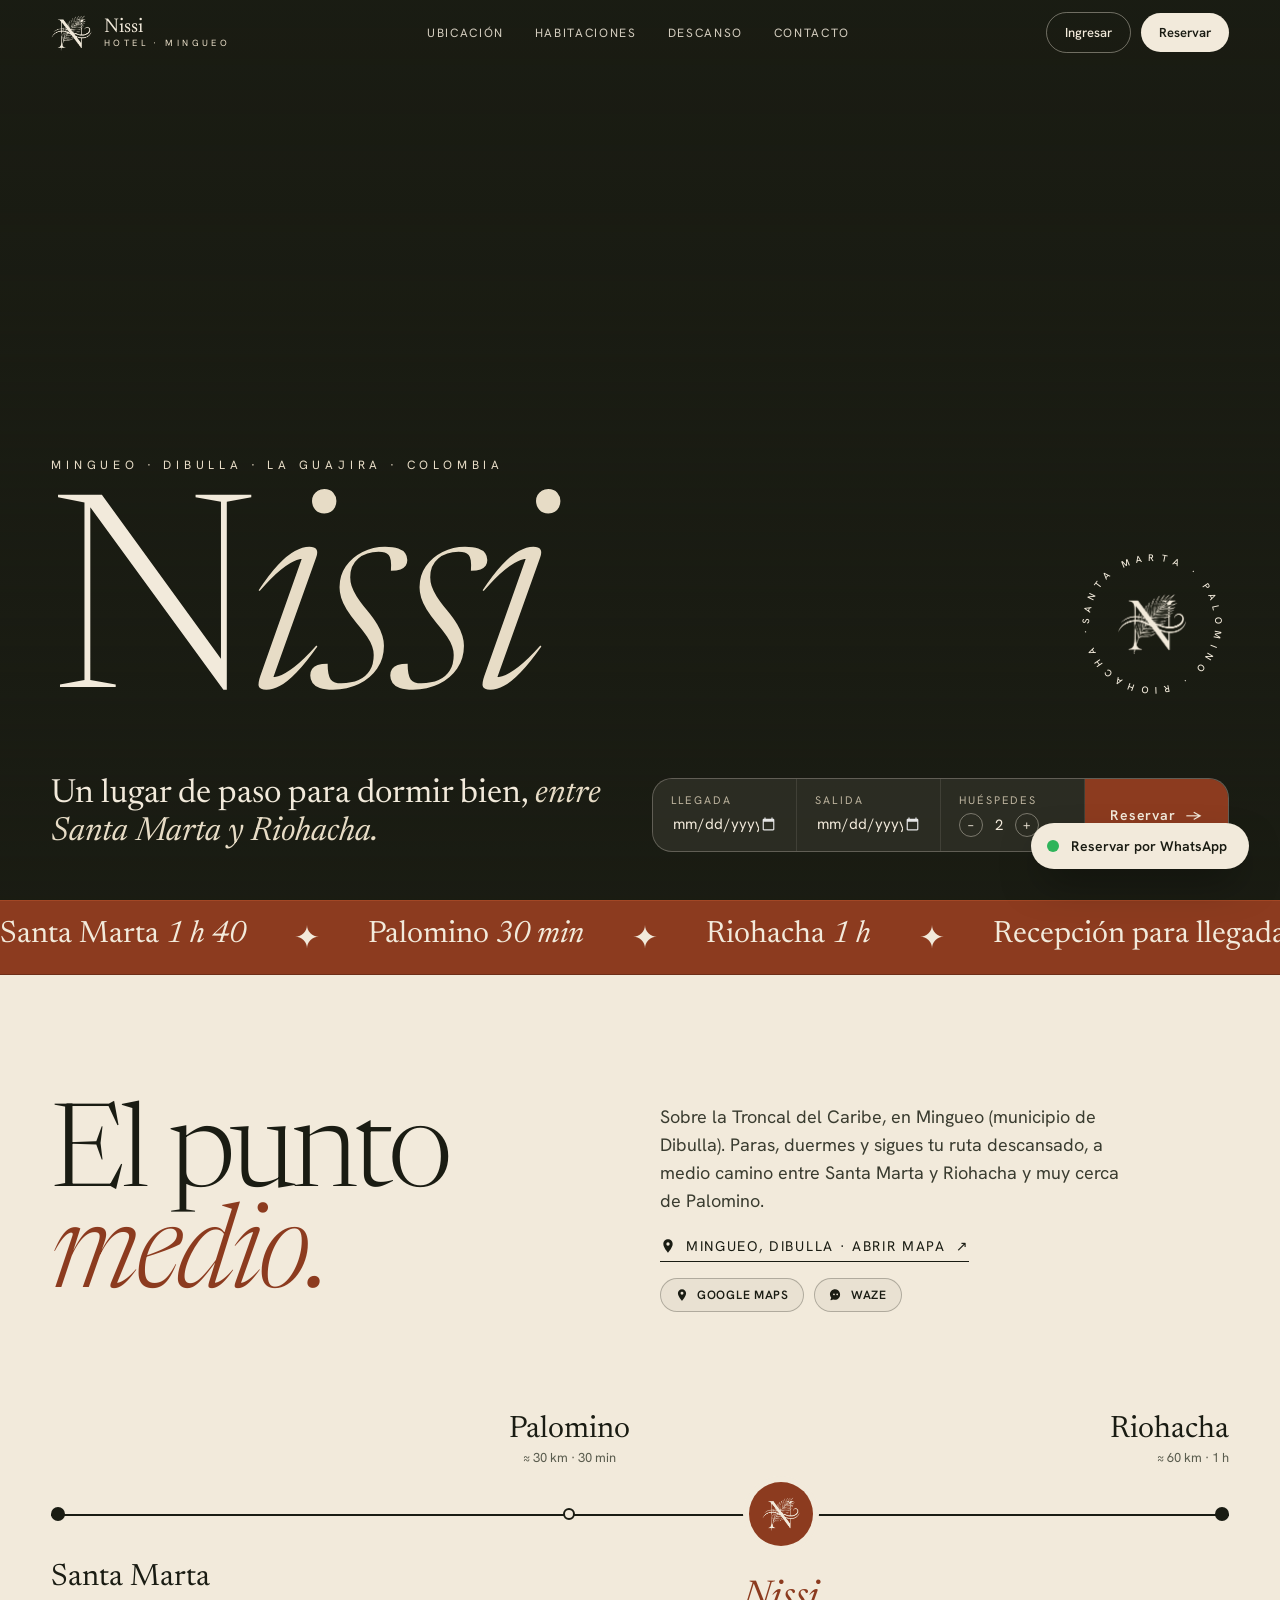
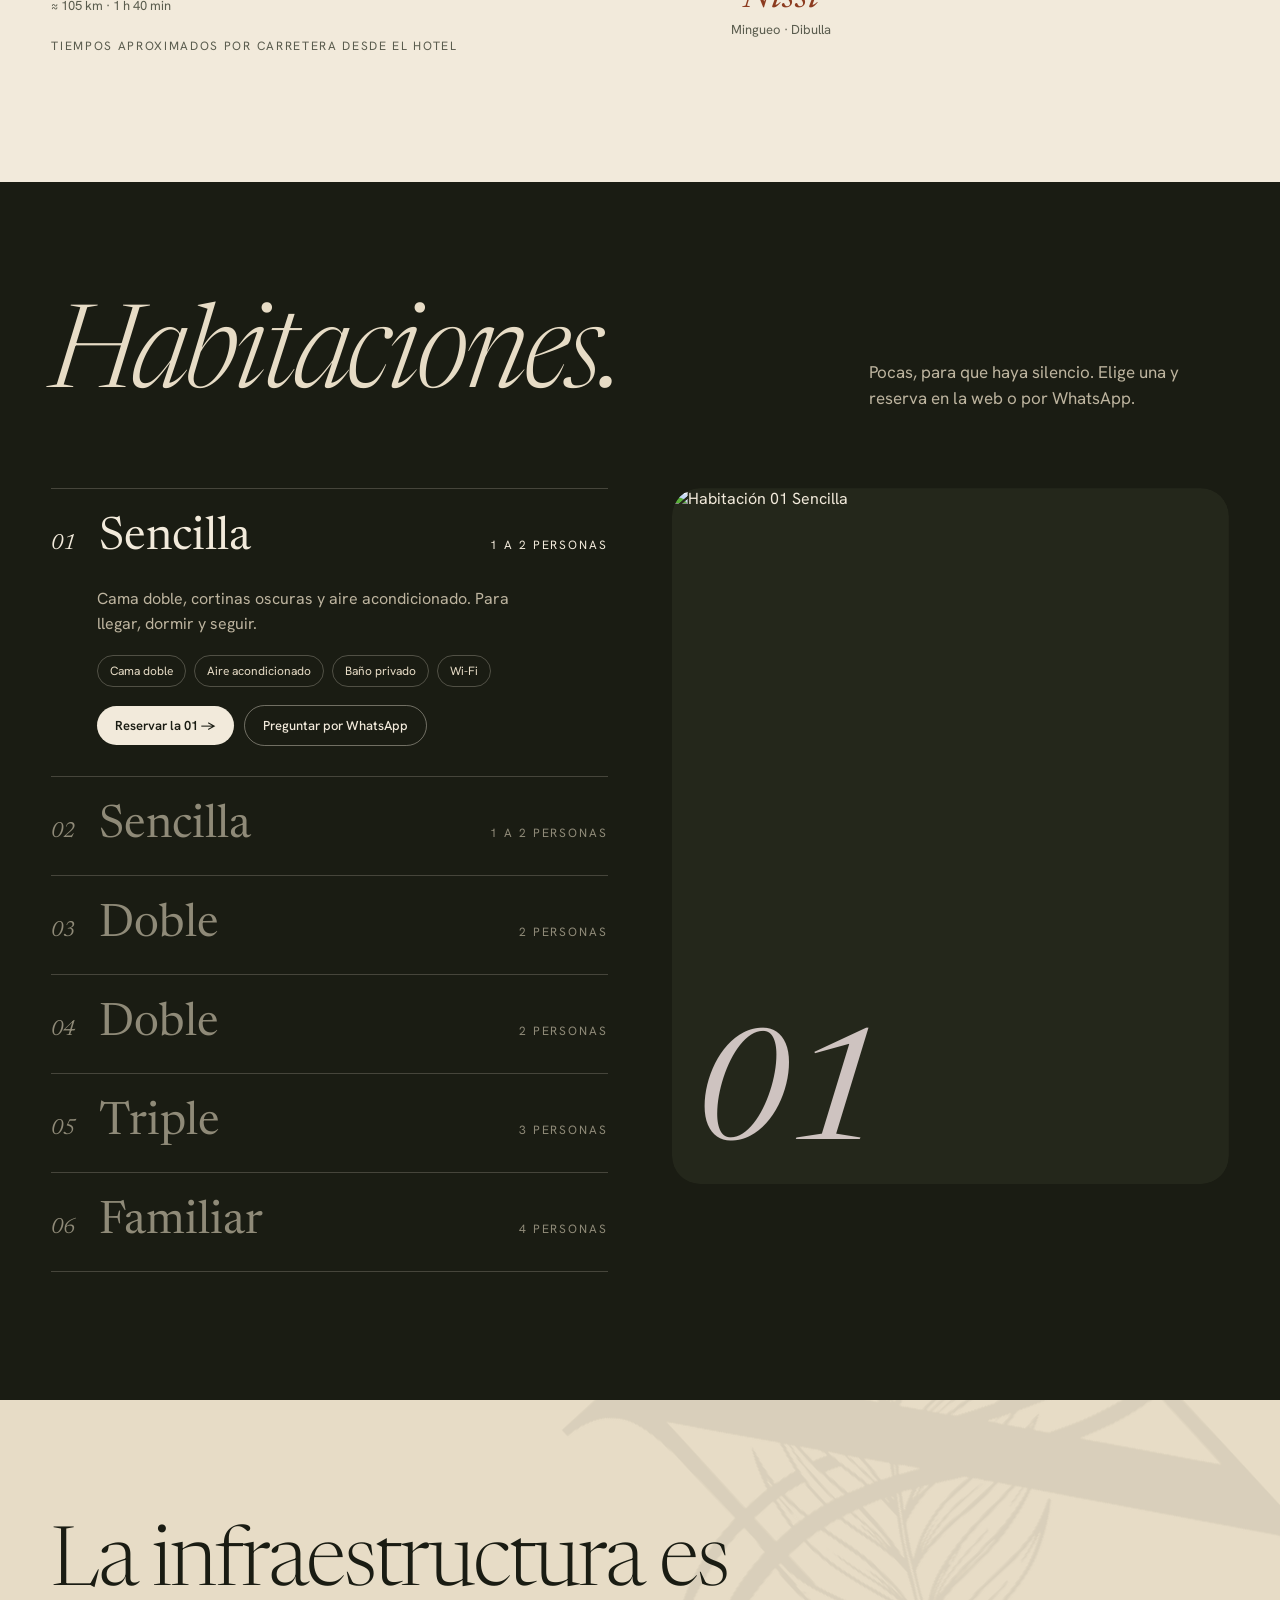
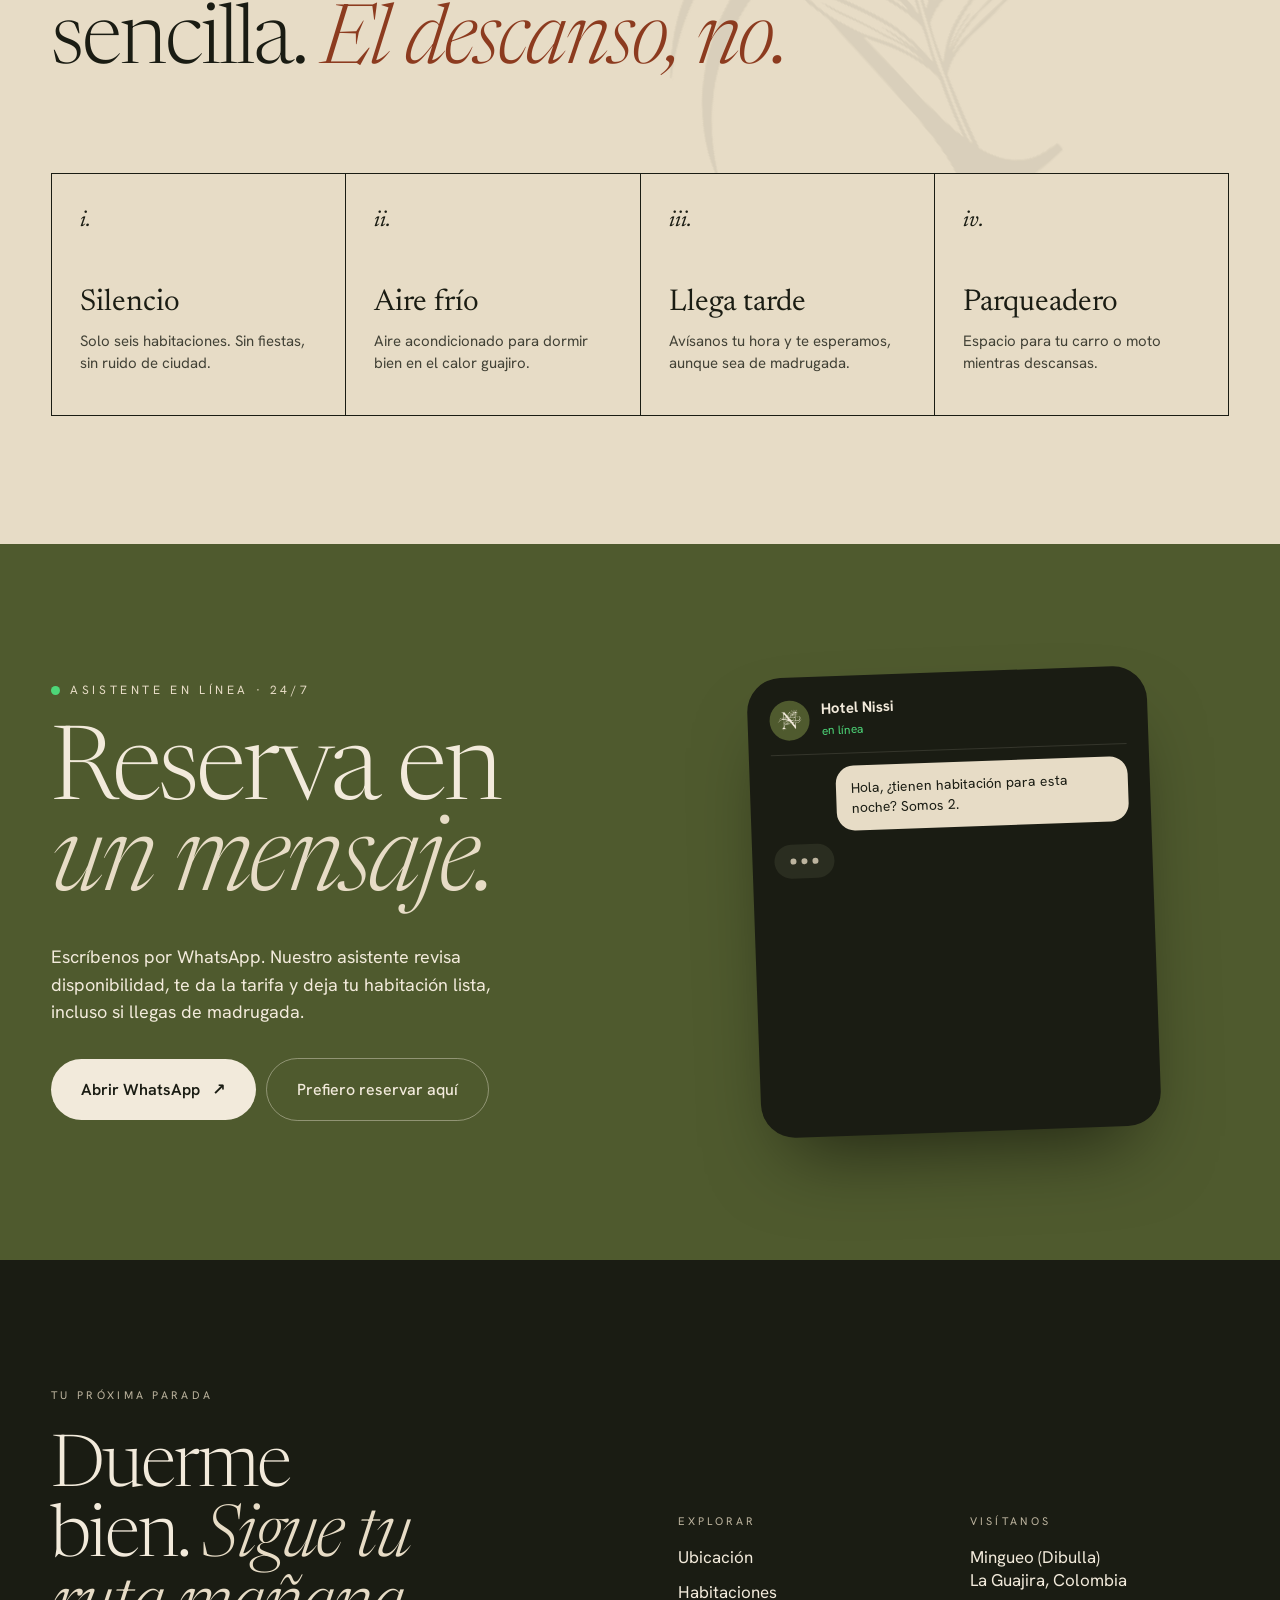
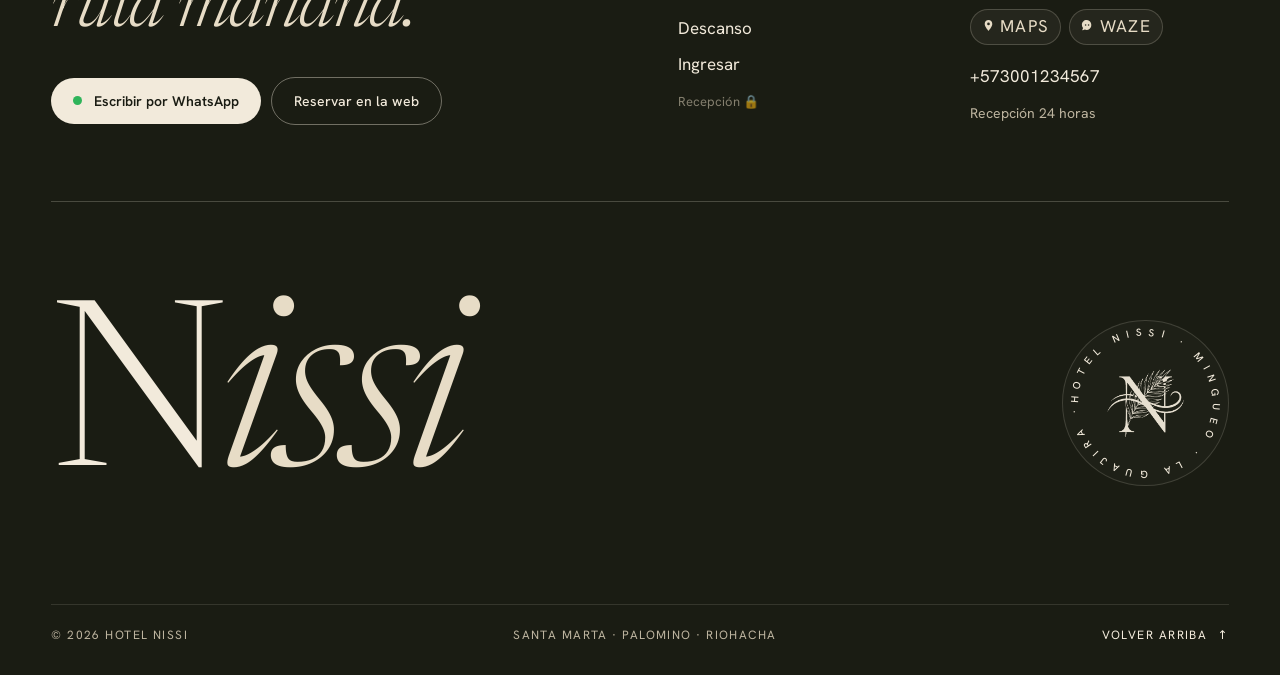
==== commit 0edd3130: "Ajuste de encabezado adaptativo con vidrio esmerilado y eliminacion de espacio superior" ====
--- a/index.html
+++ b/index.html
@@ -44,7 +44,7 @@
 <body>
 
 <!-- Simbolos vectoriales reutilizables -->
-<svg xmlns="http://www.w3.org/2000/svg" hidden aria-hidden="true">
+<svg class="simbolos" xmlns="http://www.w3.org/2000/svg" width="0" height="0" style="display:none" hidden aria-hidden="true" focusable="false">
   <defs>
     <path id="ringPath" d="M100,100 m-82,0 a82,82 0 1,1 164,0 a82,82 0 1,1 -164,0"/>
     <g id="iconMaps">
--- a/css/style.css
+++ b/css/style.css
@@ -52,6 +52,17 @@
   height: auto;
 }
 
+/* Contenedor de simbolos vectoriales reutilizables sin ocupar espacio */
+.simbolos,
+svg[hidden] {
+  display: none !important;
+  position: absolute;
+  width: 0;
+  height: 0;
+  overflow: hidden;
+  pointer-events: none;
+}
+
 button, input {
   font-family: var(--sans);
 }
--- a/css/Portada.css
+++ b/css/Portada.css
@@ -28,16 +28,16 @@
   justify-content: space-between;
   gap: 24px;
   padding: 12px var(--pad);
-  background: rgba(26, 28, 19, 0.88);
+  background: transparent;
+  border-bottom: 1px solid transparent;
+  transition: background 0.4s cubic-bezier(0.2, 0.8, 0.2, 1), backdrop-filter 0.4s, border-color 0.4s;
+}
+
+.nav.is-scrolled {
+  background: rgba(26, 28, 19, 0.85);
   backdrop-filter: blur(16px);
   -webkit-backdrop-filter: blur(16px);
-  border-bottom: 1px solid rgba(242, 234, 219, 0.08);
-  transition: background 0.3s, border-color 0.3s;
-}
-
-.nav.is-scrolled {
-  background: rgba(26, 28, 19, 0.94);
-  border-bottom-color: rgba(242, 234, 219, 0.14);
+  border-bottom-color: rgba(242, 234, 219, 0.1);
 }
 
 .brand {
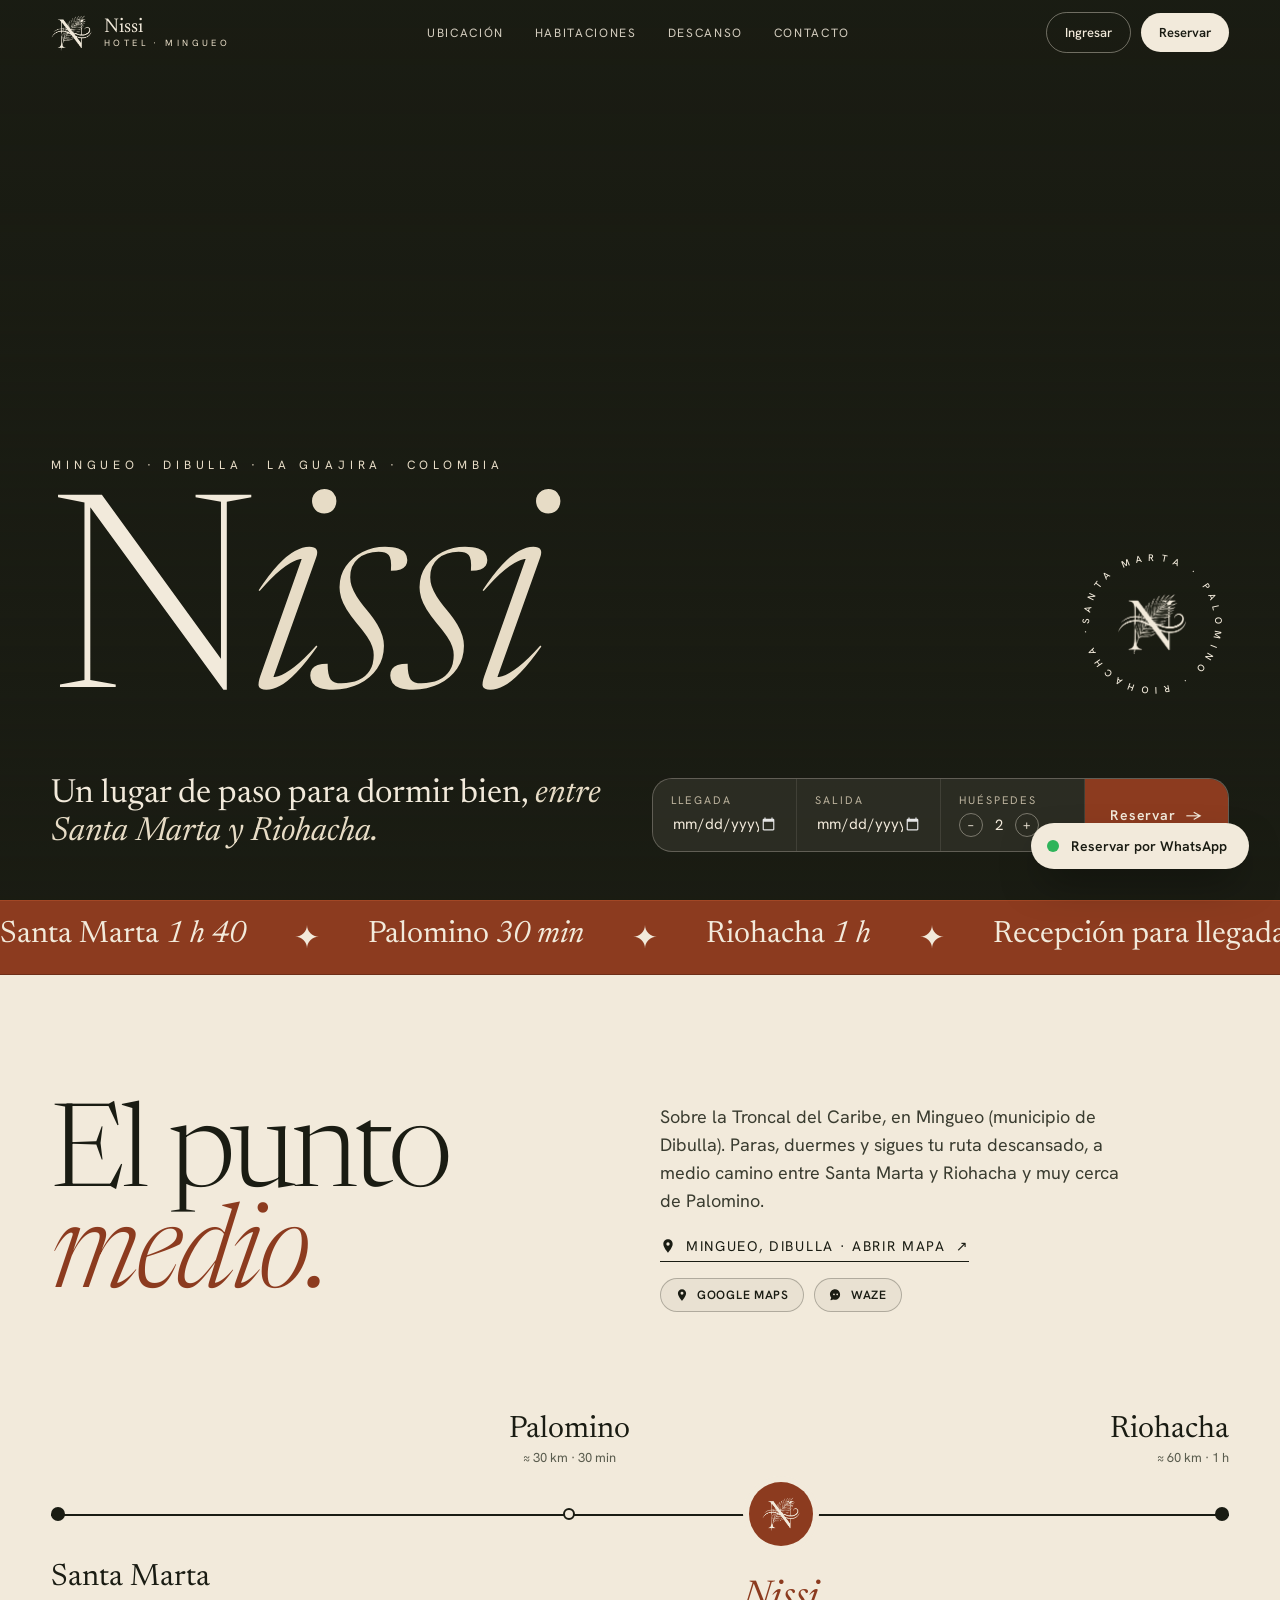
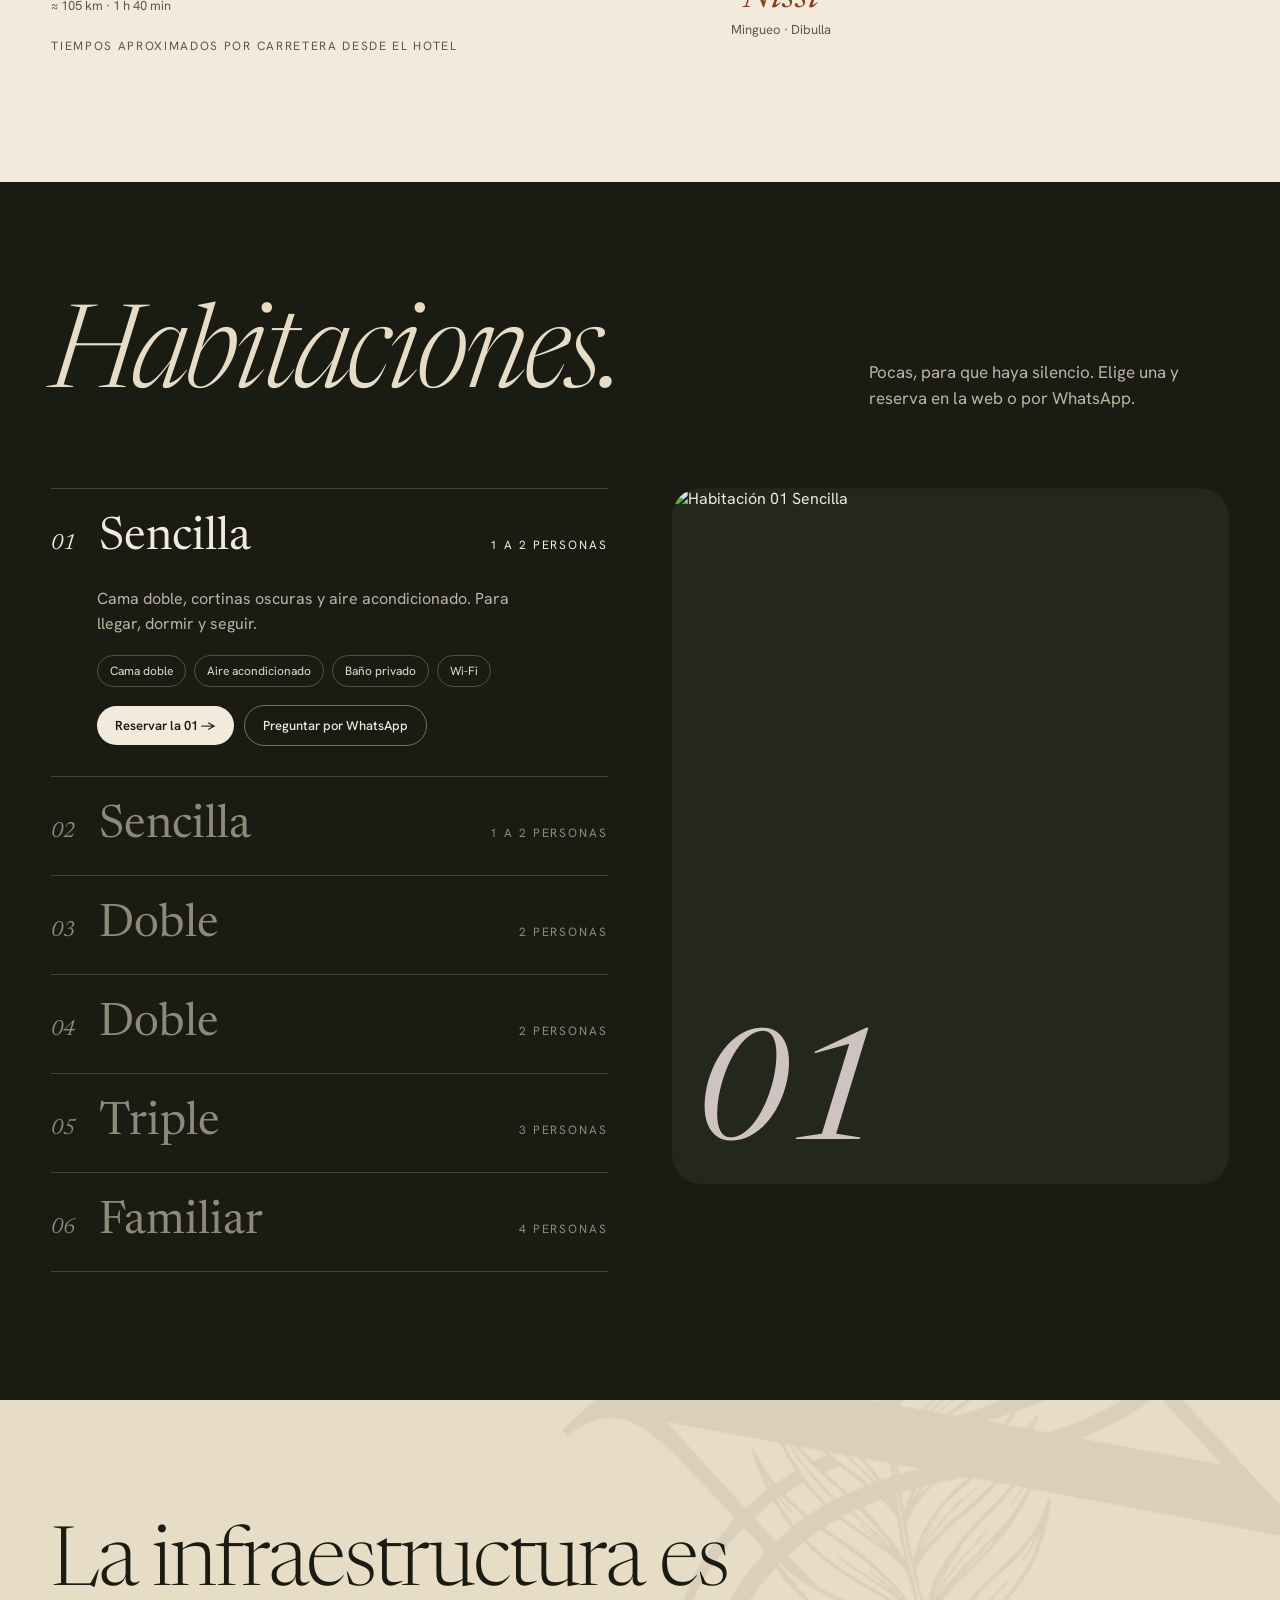
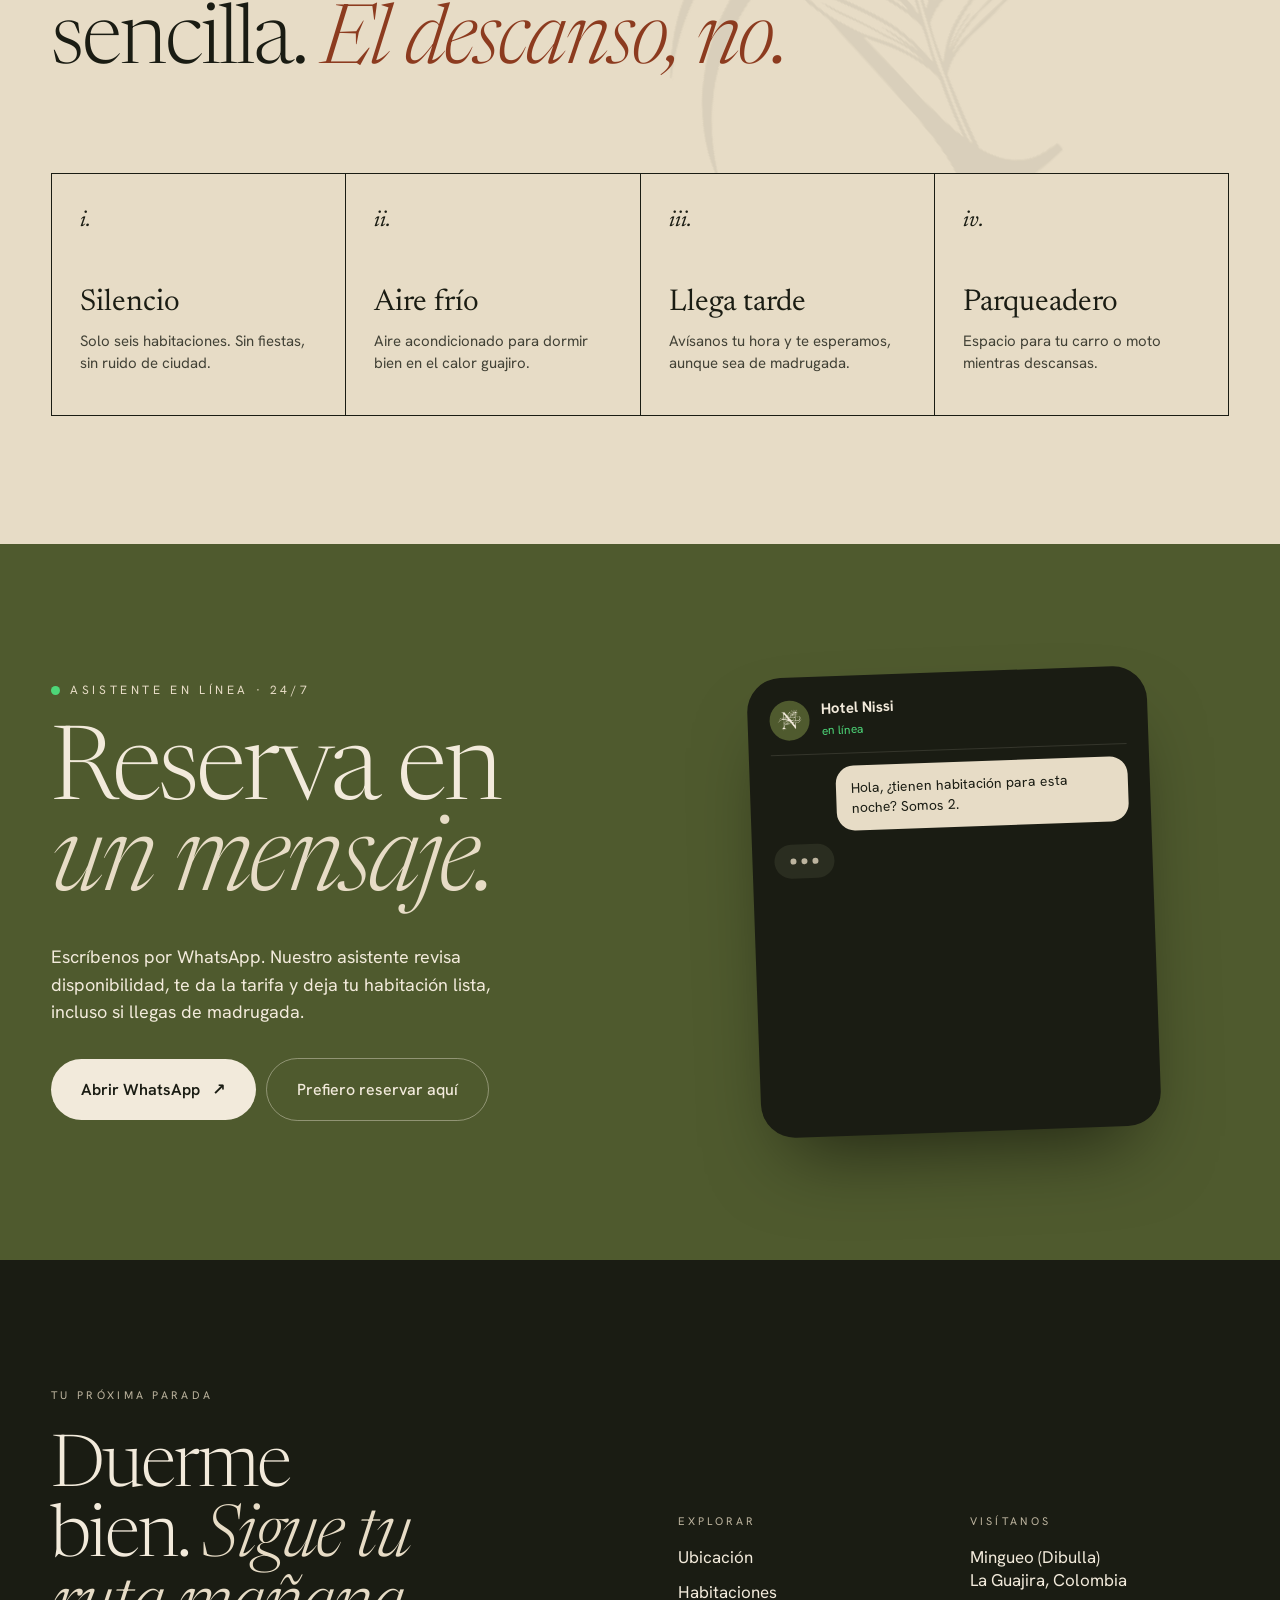
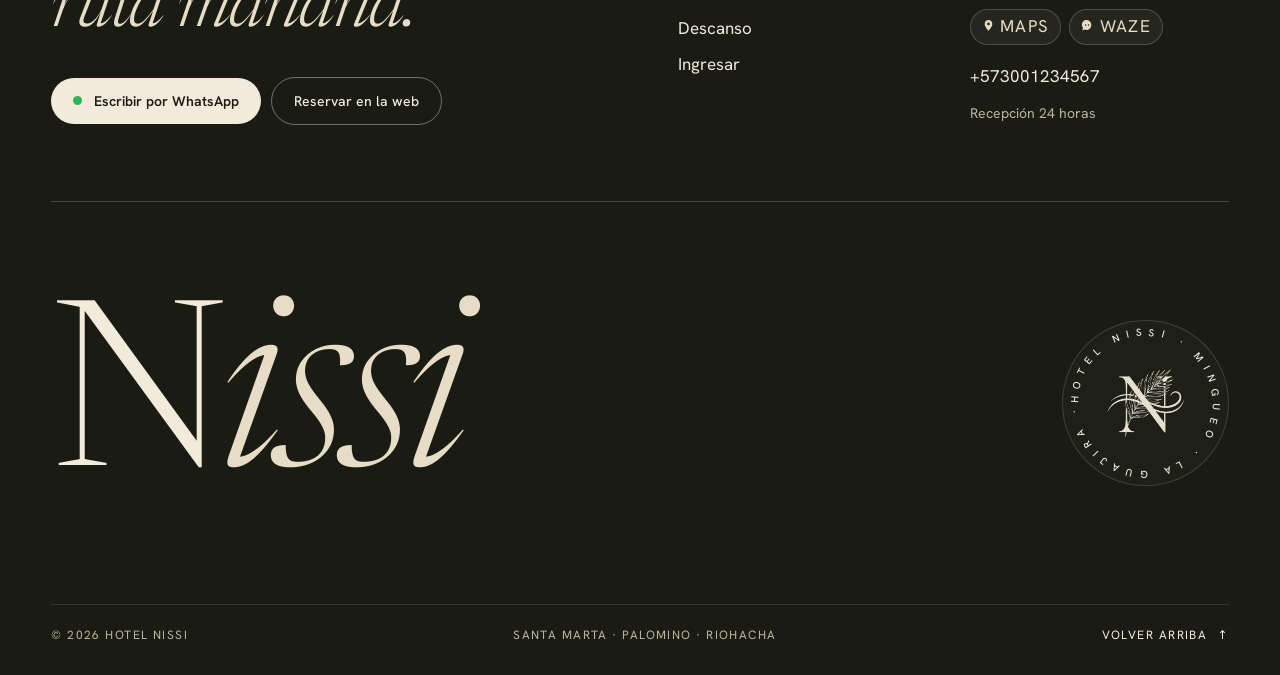
==== commit 2f7b8c26: "Acceso discreto a recepcion en pie de pagina, bloqueo estricto con PIN y blindaje de seguridad" ====
--- a/index.html
+++ b/index.html
@@ -39,7 +39,6 @@
 <link rel="stylesheet" href="css/Habitaciones.css">
 <link rel="stylesheet" href="css/Contacto.css">
 <link rel="stylesheet" href="css/Reservas.css">
-<script>document.documentElement.classList.add('js')</script>
 </head>
 <body>
 
--- a/css/Contacto.css
+++ b/css/Contacto.css
@@ -198,15 +198,29 @@
   color: var(--muted);
 }
 
-.fcol__list .link-admin {
-  color: var(--muted);
-  font-size: 13px;
-  opacity: 0.65;
-}
-
-.fcol__list .link-admin:hover {
-  opacity: 1;
-  color: var(--cream);
+.fcol__list small .link-discreto-admin,
+.fcol__list .link-discreto-admin {
+  display: inline !important;
+  align-self: auto !important;
+  font-size: inherit !important;
+  font-weight: inherit !important;
+  color: inherit !important;
+  text-decoration: none !important;
+  cursor: pointer;
+  transform: none !important;
+  transition: opacity 0.15s cubic-bezier(0.2, 0.8, 0.2, 1), transform 0.15s cubic-bezier(0.2, 0.8, 0.2, 1);
+  -webkit-tap-highlight-color: transparent;
+}
+
+.fcol__list small .link-discreto-admin:hover {
+  transform: none !important;
+  color: inherit !important;
+  opacity: 0.85;
+}
+
+.fcol__list small .link-discreto-admin:active {
+  opacity: 0.35;
+  transform: scale(0.95) !important;
 }
 
 .footer__mark {
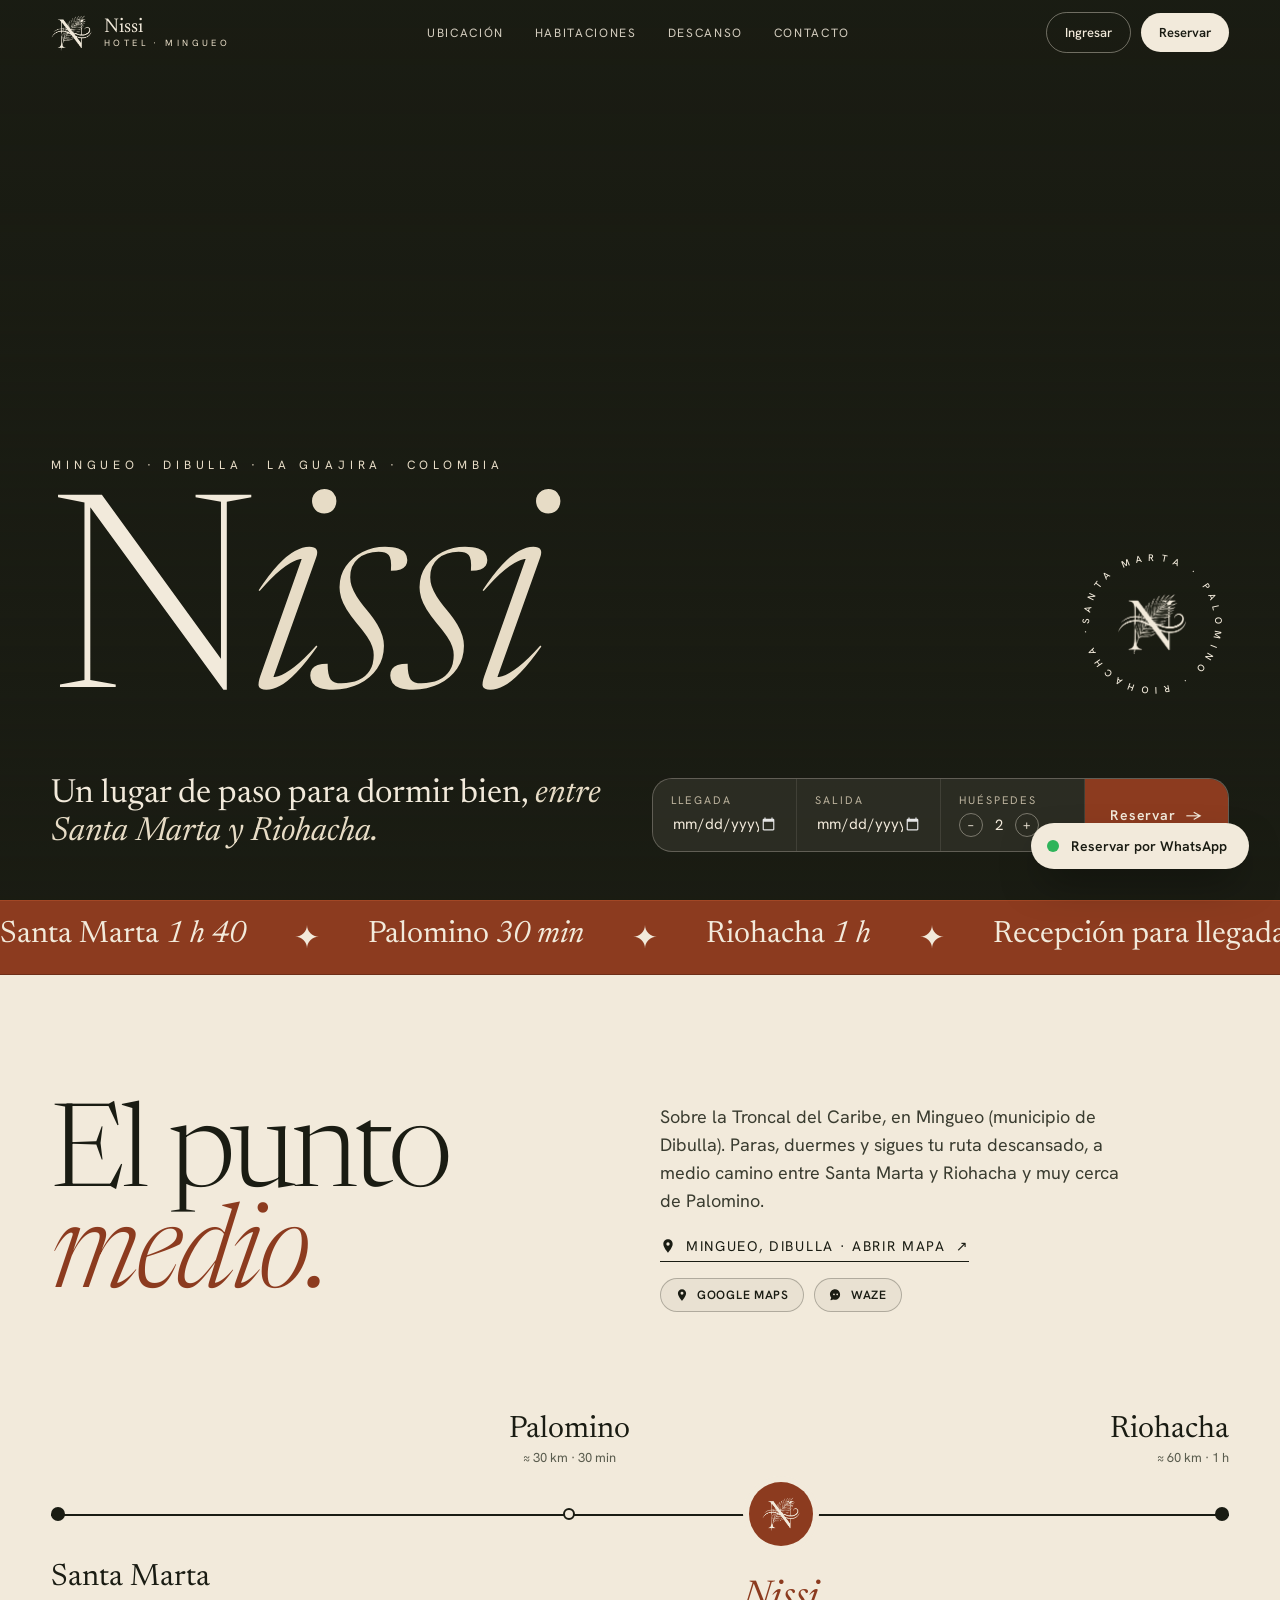
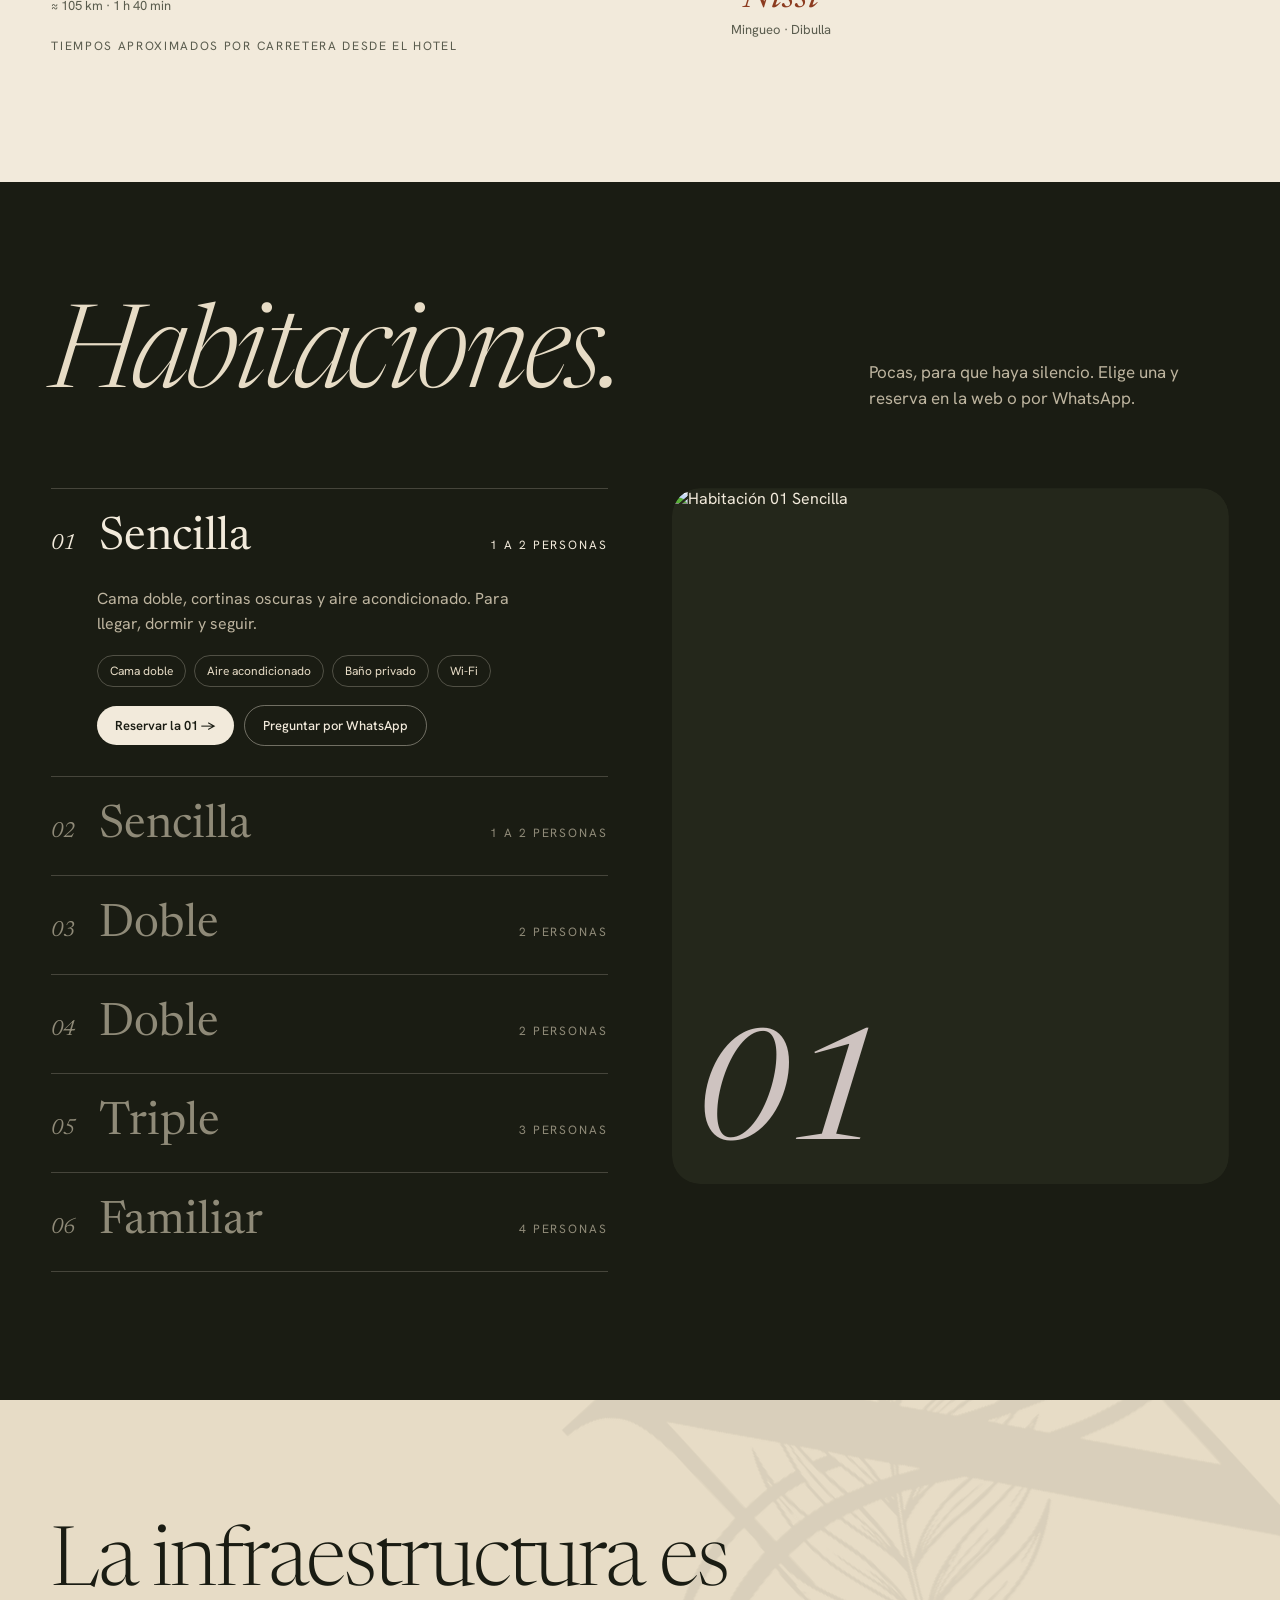
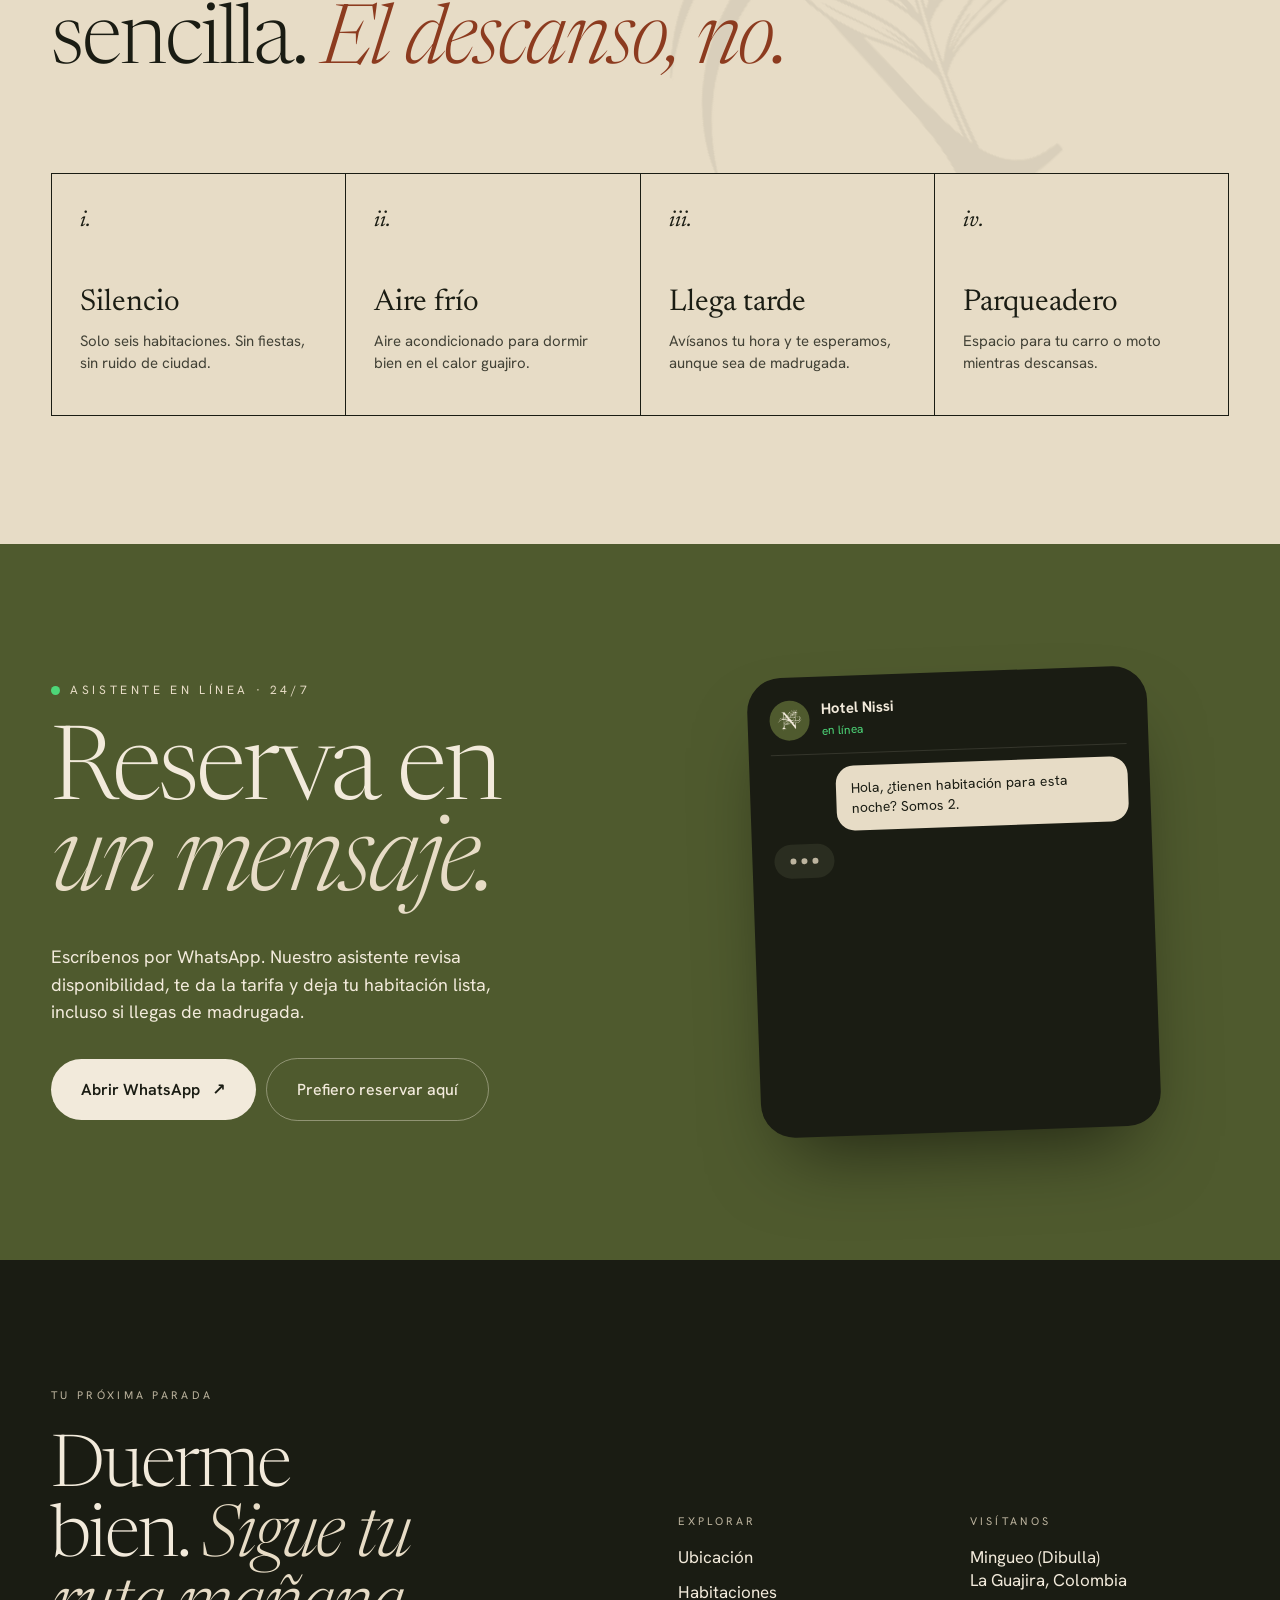
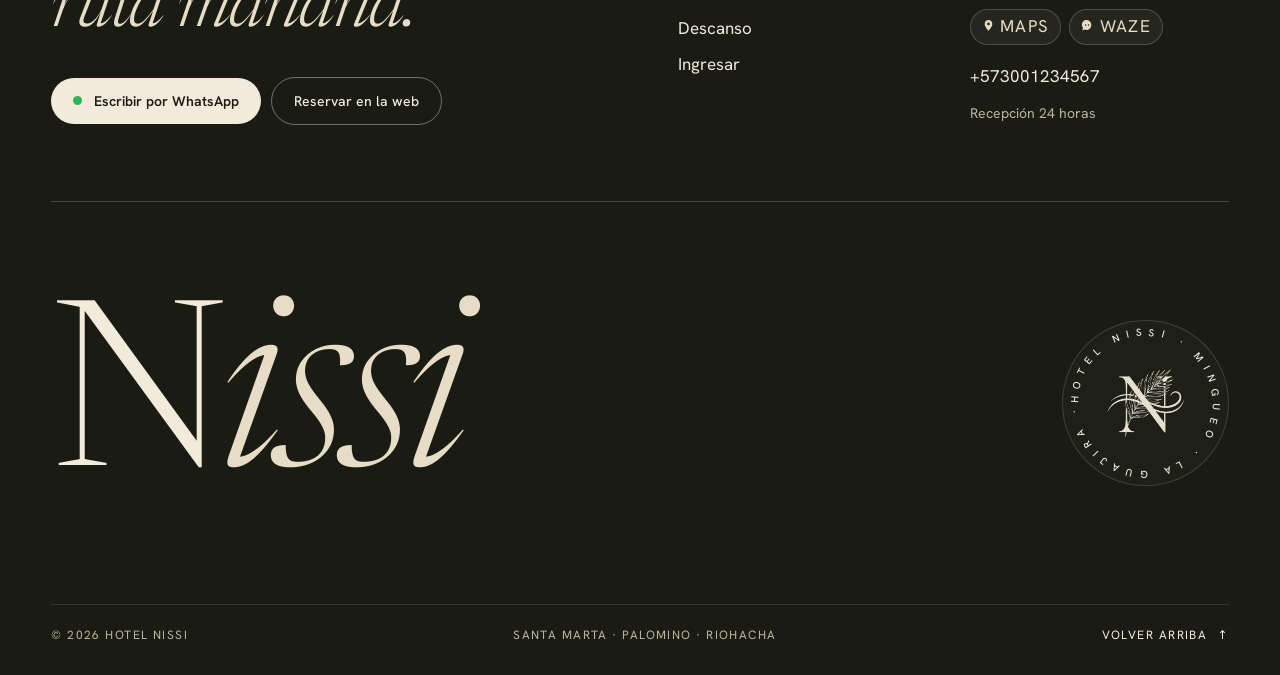
==== commit 543c1b90: "actualizacion de cierre de sesion" ====
--- a/index.html
+++ b/index.html
@@ -88,7 +88,32 @@
       <a href="#whatsapp">Contacto</a>
     </div>
     <div class="nav__actions">
-      <button class="btn btn--ghost btn--sm js-login" type="button">Ingresar</button>
+      <div class="nav__user" id="navUserMenu">
+        <button class="btn btn--ghost btn--sm js-login" type="button" id="btnNavLogin">Ingresar</button>
+        <div class="nav__user-auth" id="navUserAuth" hidden>
+          <button class="btn btn--ghost btn--sm nav__user-btn" type="button" id="btnNavUser" aria-expanded="false" aria-haspopup="true">
+            <span class="nav__user-dot"></span>
+            <span id="navUserName">Mi cuenta</span>
+            <svg class="nav__user-arrow" viewBox="0 0 24 24" width="12" height="12" stroke="currentColor" stroke-width="2" fill="none" aria-hidden="true"><polyline points="6 9 12 15 18 9"/></svg>
+          </button>
+          <div class="nav__user-dropdown" id="navUserDropdown" hidden>
+            <div class="nav__user-head">
+              <strong id="userDropName">Viajero</strong>
+              <small id="userDropEmail">correo@ejemplo.com</small>
+            </div>
+            <div class="nav__user-menu-list">
+              <button class="nav__user-menu-item js-book" type="button">
+                <span>Nueva reserva</span>
+                <span class="nav__user-arrow-r">→</span>
+              </button>
+              <button class="nav__user-menu-item nav__user-menu-item--danger js-logout" type="button">
+                <span>Cerrar sesión</span>
+                <span>⎋</span>
+              </button>
+            </div>
+          </div>
+        </div>
+      </div>
       <button class="btn btn--cream btn--sm js-book" type="button" data-magnetic data-cursor="Reservar">Reservar</button>
     </div>
   </nav>
--- a/css/Portada.css
+++ b/css/Portada.css
@@ -104,6 +104,187 @@
   gap: 10px;
 }
 
+/* Menu de usuario y boton cerrar sesion */
+.nav__user {
+  position: relative;
+  display: inline-flex;
+  align-items: center;
+}
+
+.nav__user-auth[hidden] {
+  display: none !important;
+}
+
+.nav__user-btn {
+  display: inline-flex;
+  align-items: center;
+  gap: 8px;
+  cursor: pointer;
+  background: rgba(242, 234, 219, 0.08);
+  border: 1px solid rgba(242, 234, 219, 0.16);
+  border-radius: 999px;
+  padding: 6px 14px;
+  color: var(--cream);
+  font-family: inherit;
+  font-size: 13px;
+  transition: all 0.2s ease;
+}
+
+.nav__user-btn:hover {
+  background: rgba(242, 234, 219, 0.14);
+  border-color: rgba(242, 234, 219, 0.3);
+}
+
+.nav__user-dot {
+  width: 8px;
+  height: 8px;
+  border-radius: 50%;
+  background: #55E482;
+  box-shadow: 0 0 8px rgba(85, 228, 130, 0.6);
+  flex-shrink: 0;
+}
+
+.nav__user-arrow {
+  transition: transform 0.2s ease;
+  opacity: 0.8;
+}
+
+.nav__user-btn[aria-expanded="true"] .nav__user-arrow {
+  transform: rotate(180deg);
+}
+
+.nav__user-dropdown {
+  position: absolute;
+  top: calc(100% + 10px);
+  right: 0;
+  min-width: 230px;
+  background: rgba(26, 28, 19, 0.95);
+  backdrop-filter: blur(20px);
+  -webkit-backdrop-filter: blur(20px);
+  border: 1px solid rgba(242, 234, 219, 0.16);
+  border-radius: 18px;
+  padding: 12px;
+  box-shadow: 0 16px 36px rgba(0, 0, 0, 0.5);
+  display: flex;
+  flex-direction: column;
+  gap: 8px;
+  z-index: 200;
+}
+
+.nav__user-dropdown[hidden] {
+  display: none !important;
+}
+
+.nav__user-head {
+  padding: 6px 8px 10px;
+  border-bottom: 1px solid rgba(242, 234, 219, 0.1);
+  display: flex;
+  flex-direction: column;
+  gap: 2px;
+}
+
+.nav__user-head strong {
+  font-size: 13px;
+  color: var(--cream);
+  white-space: nowrap;
+  overflow: hidden;
+  text-overflow: ellipsis;
+}
+
+.nav__user-head small {
+  font-size: 11px;
+  color: var(--sand);
+  white-space: nowrap;
+  overflow: hidden;
+  text-overflow: ellipsis;
+}
+
+.nav__user-menu-list {
+  display: flex;
+  flex-direction: column;
+  gap: 4px;
+}
+
+.nav__user-menu-item {
+  background: transparent;
+  border: none;
+  border-radius: 10px;
+  color: var(--cream);
+  font-family: inherit;
+  font-size: 13px;
+  padding: 8px 10px;
+  display: flex;
+  align-items: center;
+  justify-content: space-between;
+  cursor: pointer;
+  transition: background 0.2s, color 0.2s;
+  text-align: left;
+  width: 100%;
+}
+
+.nav__user-menu-item:hover {
+  background: rgba(242, 234, 219, 0.08);
+}
+
+.nav__user-menu-item--danger {
+  color: #FF8A80;
+}
+
+.nav__user-menu-item--danger:hover {
+  background: rgba(255, 138, 128, 0.12);
+  color: #FF5252;
+}
+
+.user-tag-wrap {
+  display: inline-flex;
+  align-items: center;
+  gap: 8px;
+}
+
+.link-logout-inline {
+  color: var(--rust) !important;
+  font-size: 11px !important;
+  cursor: pointer;
+}
+
+.link-logout-inline:hover {
+  text-decoration: underline;
+}
+
+.user-active-card {
+  background: rgba(242, 234, 219, 0.04);
+  border: 1px solid rgba(242, 234, 219, 0.12);
+  border-radius: 18px;
+  padding: 24px;
+  text-align: center;
+  display: flex;
+  flex-direction: column;
+  align-items: center;
+  gap: 6px;
+}
+
+.user-active-card[hidden] {
+  display: none !important;
+}
+
+.user-active-avatar {
+  font-size: 36px;
+  margin-bottom: 4px;
+}
+
+.user-active-card h4 {
+  margin: 0;
+  font-size: 18px;
+  color: var(--cream);
+  font-family: var(--serif);
+}
+
+.user-active-card p {
+  margin: 0;
+  font-size: 13px;
+  color: var(--sand);
+}
+
 @media (max-width: 820px) {
   .nav__links {
     display: none;
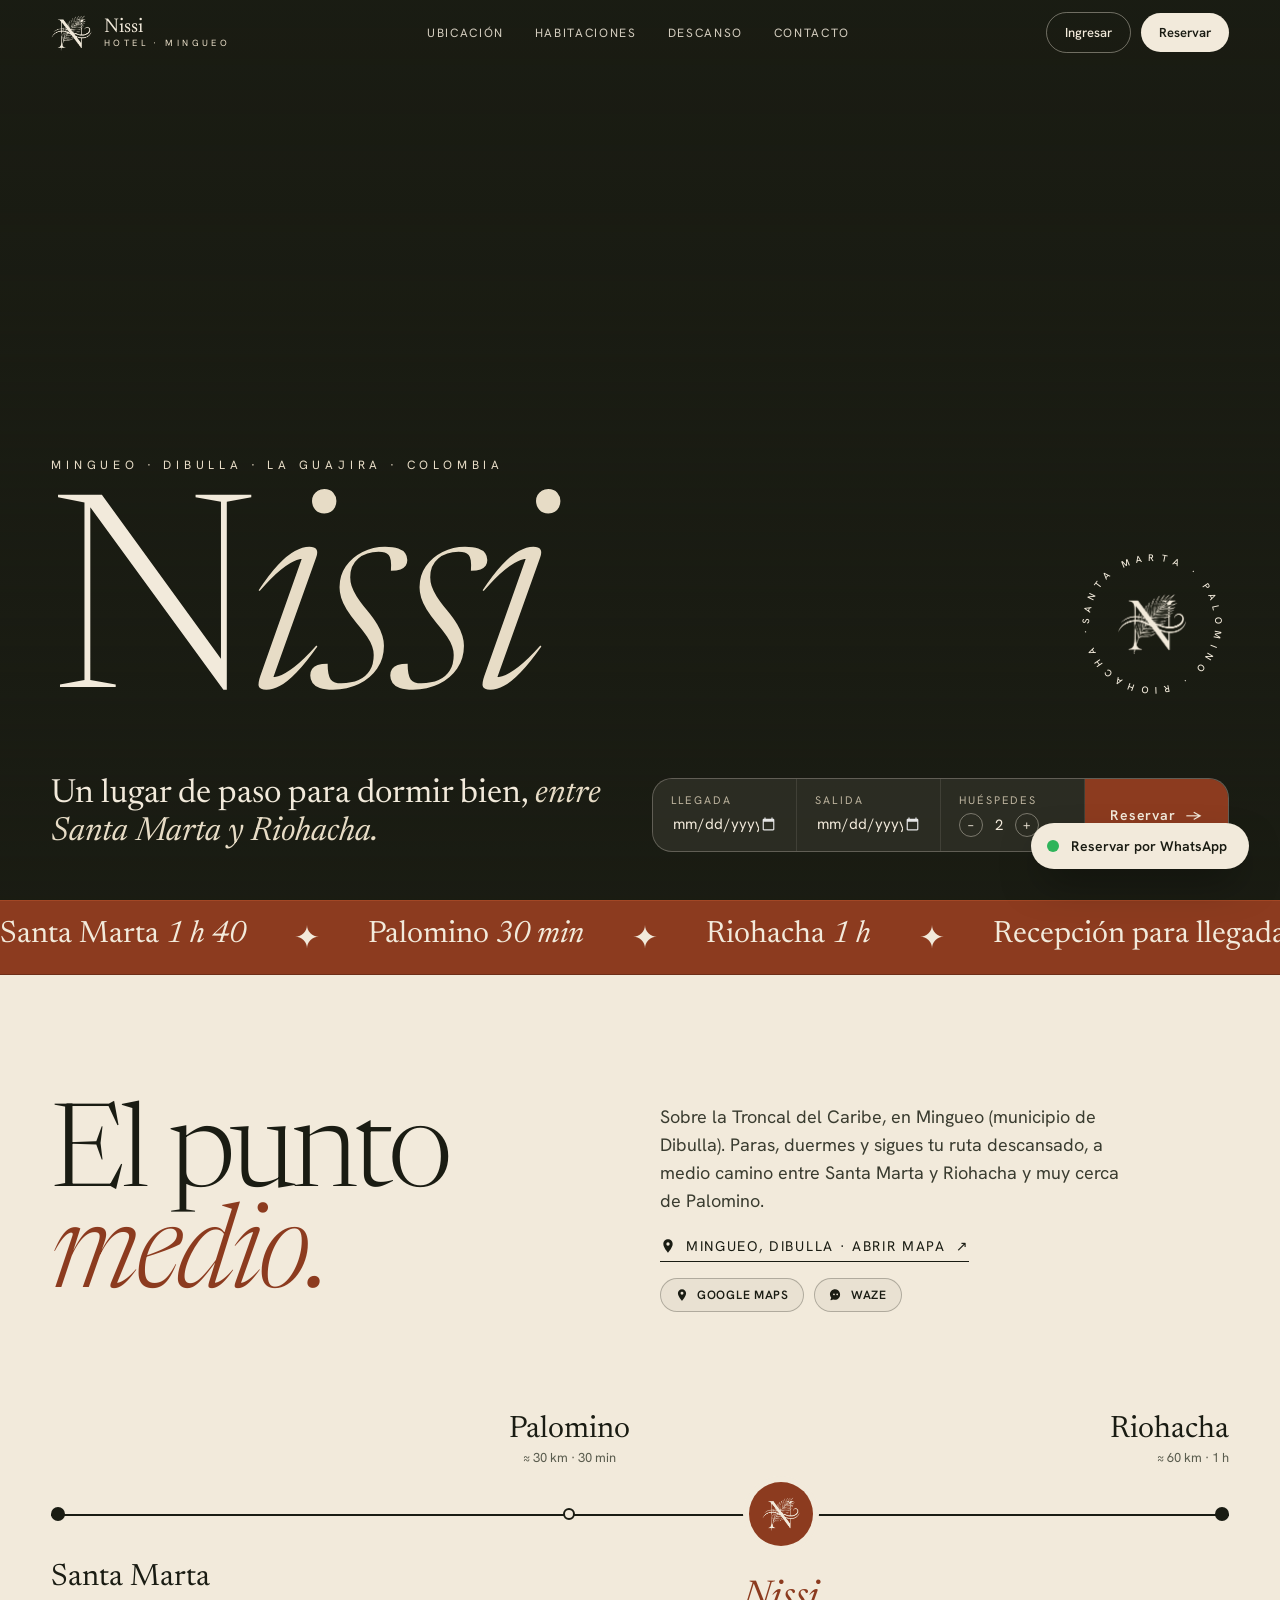
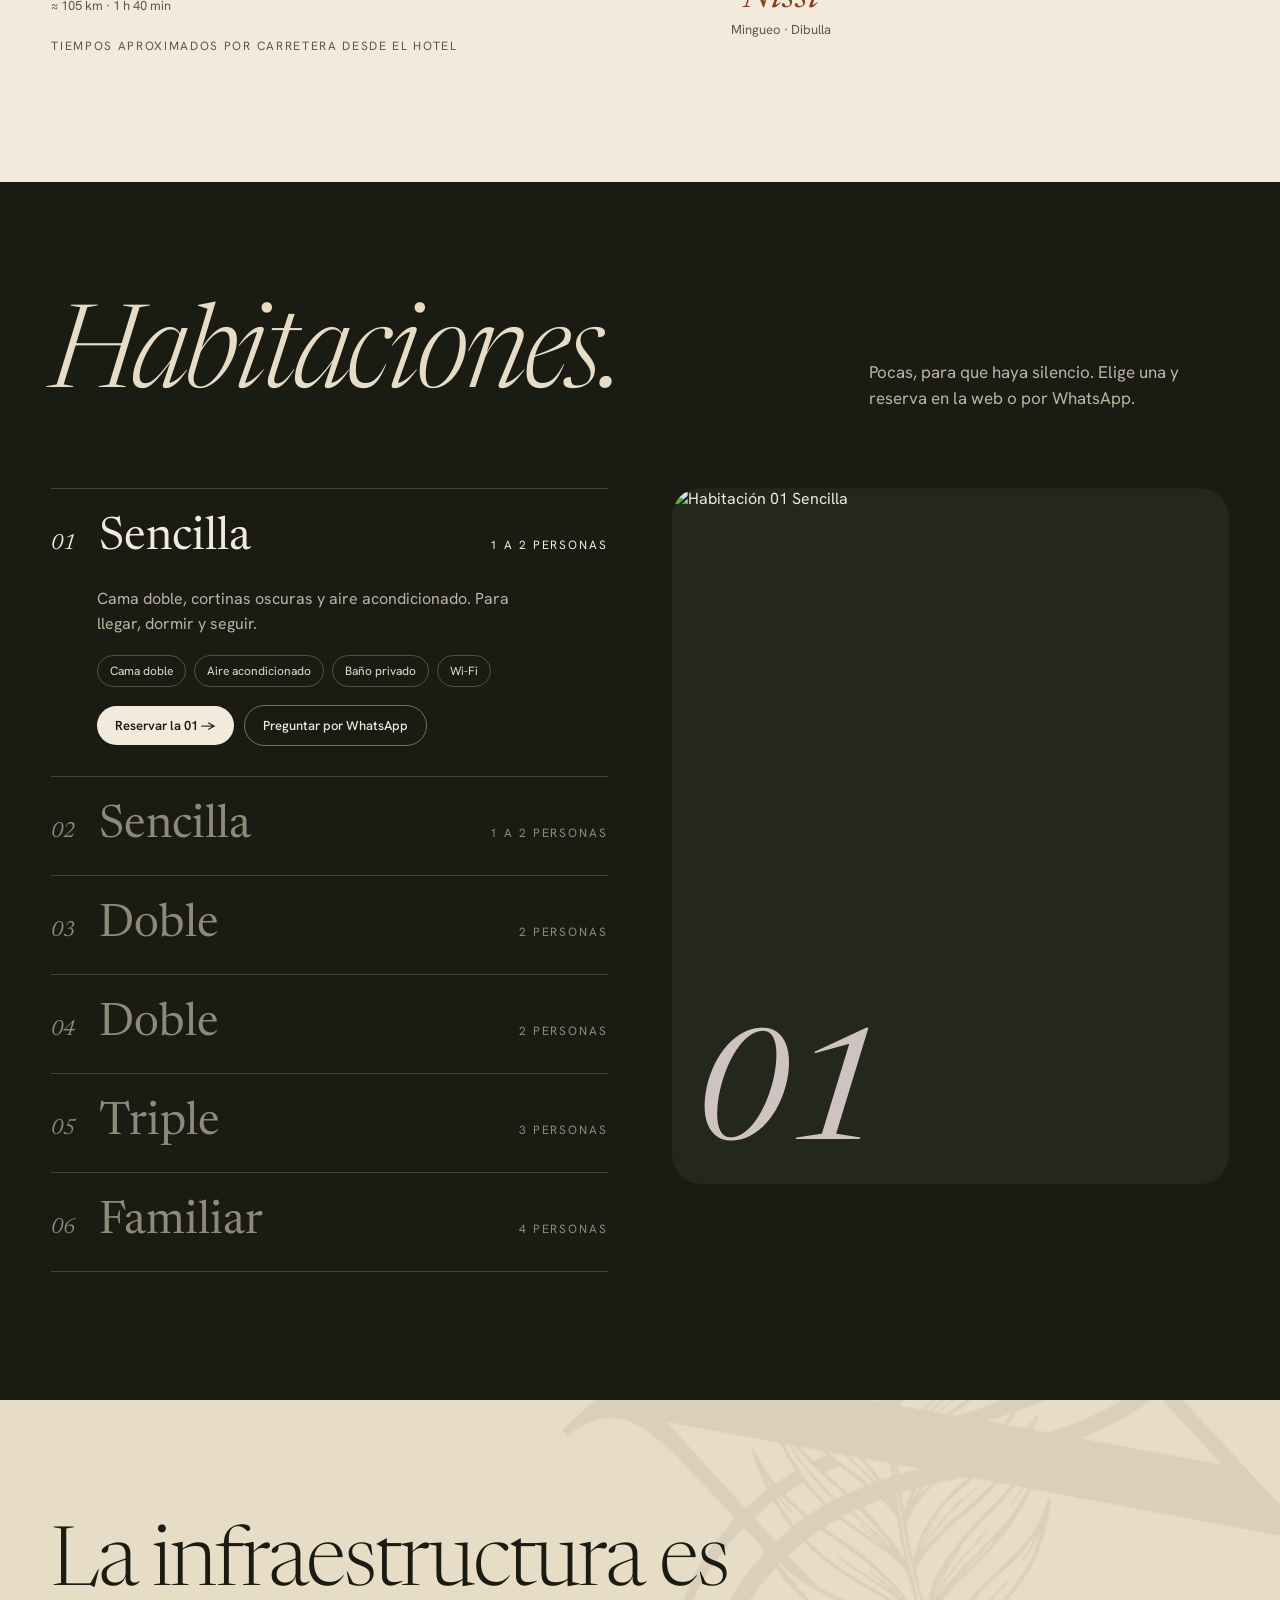
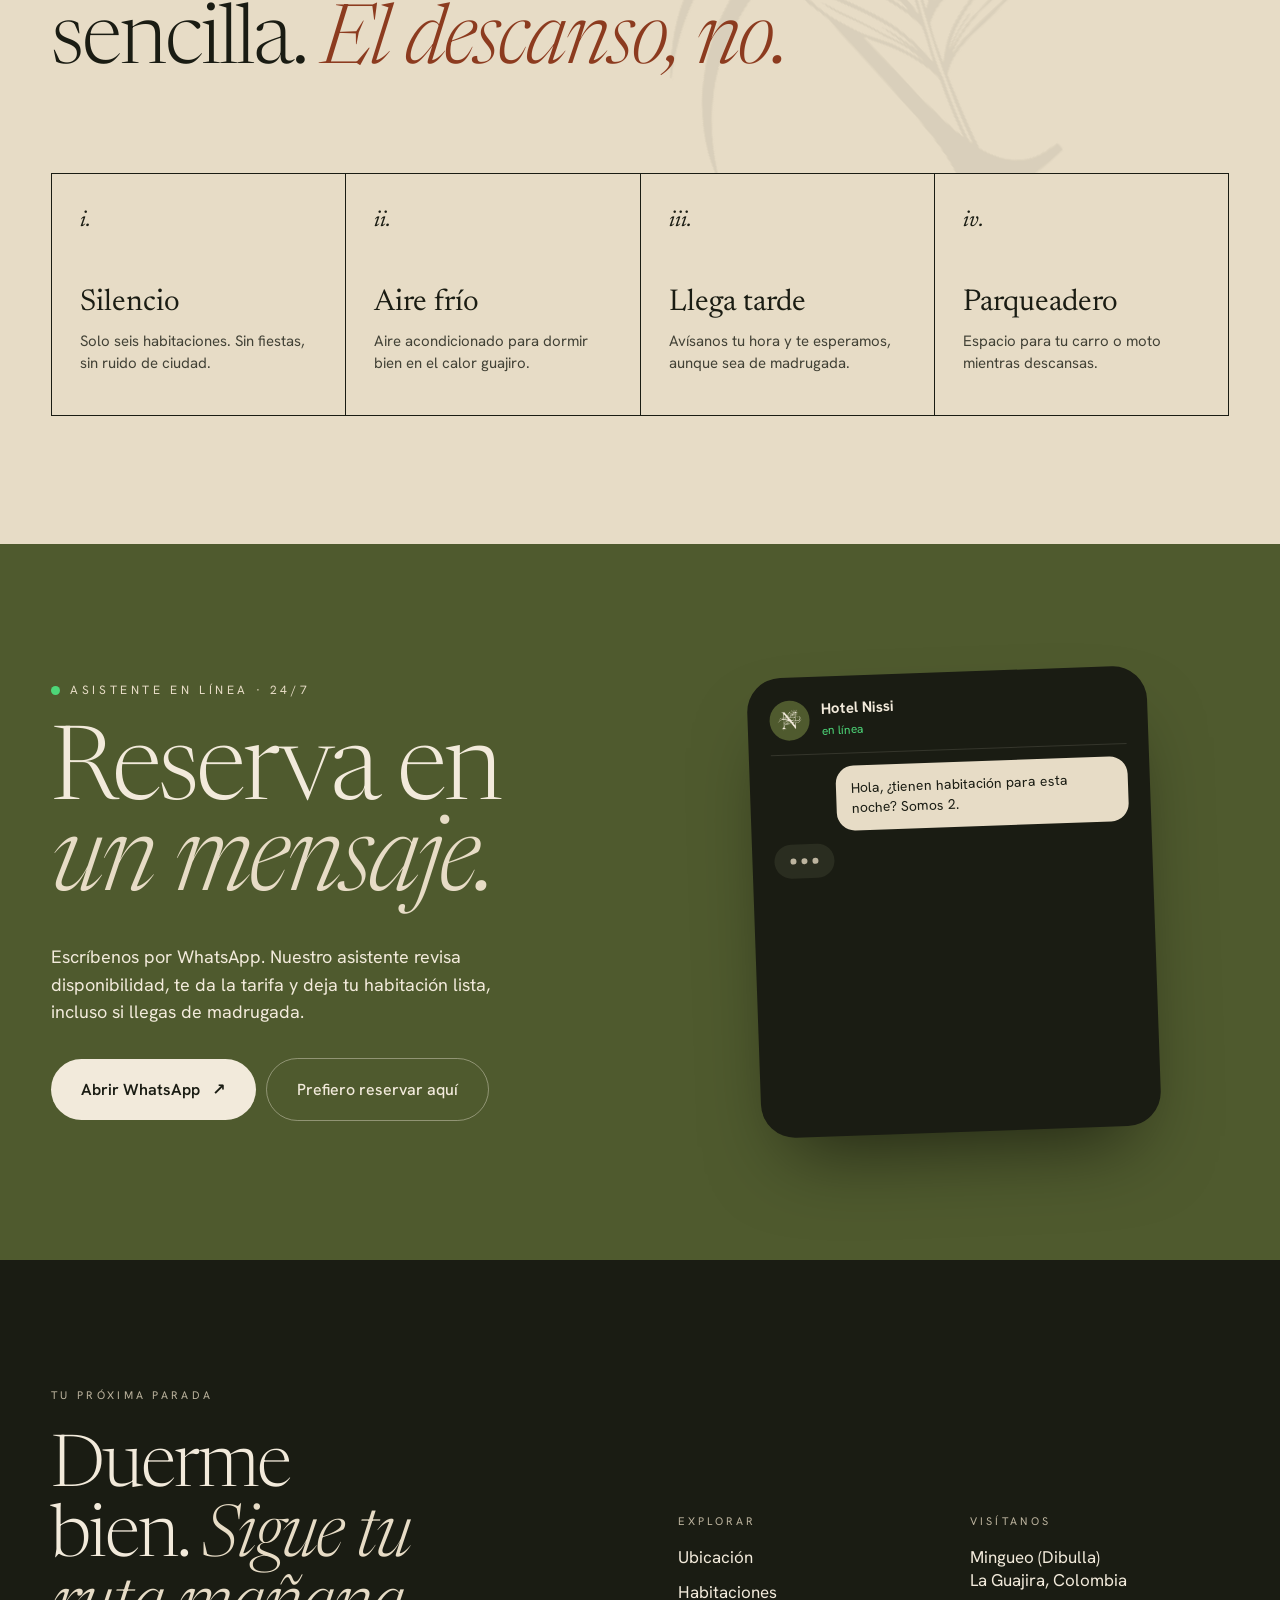
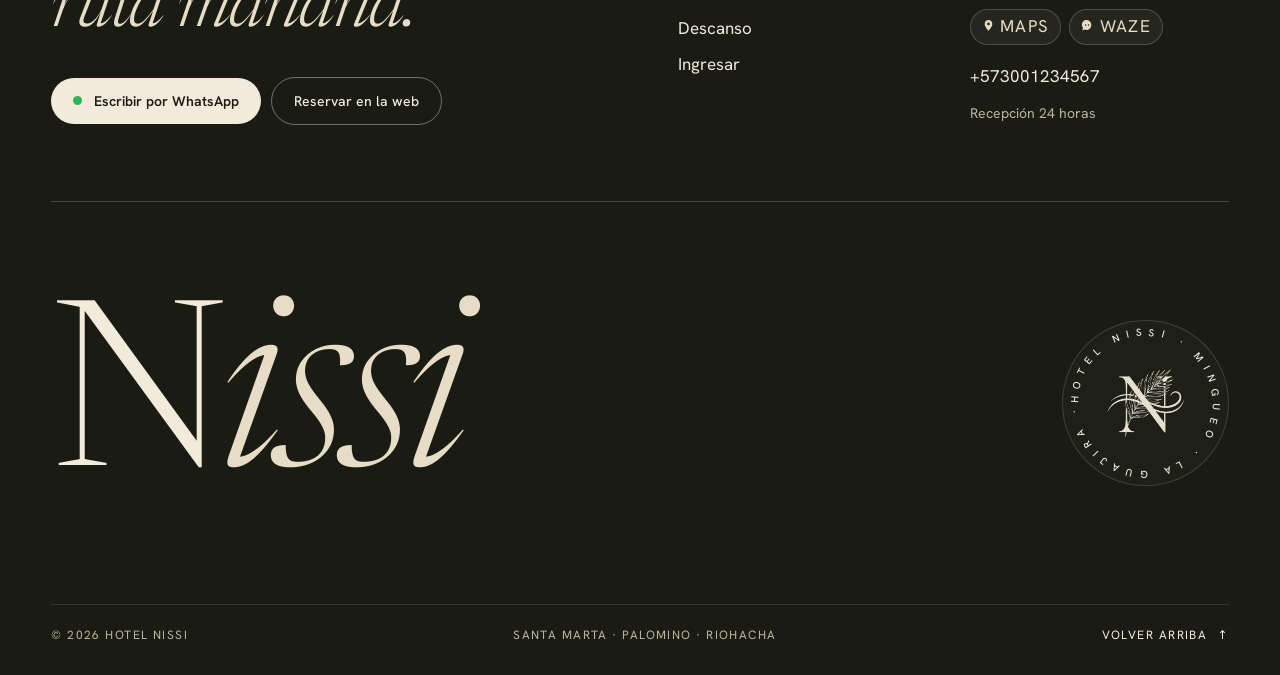
==== commit d3310a5e: "actualizacion de modulos" ====
--- a/index.html
+++ b/index.html
@@ -34,6 +34,7 @@
 <!-- Hojas de estilo modulares -->
 <link rel="stylesheet" href="css/style.css">
 <link rel="stylesheet" href="css/Animaciones.css">
+<link rel="stylesheet" href="css/Navegacion.css">
 <link rel="stylesheet" href="css/Portada.css">
 <link rel="stylesheet" href="css/Ubicacion.css">
 <link rel="stylesheet" href="css/Habitaciones.css">
--- a/css/style.css
+++ b/css/style.css
@@ -52,6 +52,11 @@
   height: auto;
 }
 
+/* Ocultamiento estricto para elementos con atributo hidden */
+[hidden] {
+  display: none !important;
+}
+
 /* Contenedor de simbolos vectoriales reutilizables sin ocupar espacio */
 .simbolos,
 svg[hidden] {
--- a/css/Navegacion.css
+++ b/css/Navegacion.css
@@ -0,0 +1,293 @@
+/* Modulo de barra de navegacion superior, encabezado y menu de usuario */
+
+.progress {
+  position: fixed;
+  top: 0;
+  left: 0;
+  right: 0;
+  height: 3px;
+  background: var(--rust);
+  transform-origin: left;
+  transform: scaleX(0);
+  z-index: 70;
+  pointer-events: none;
+}
+
+.header-site {
+  position: fixed;
+  top: 0;
+  left: 0;
+  right: 0;
+  z-index: 50;
+}
+
+.nav {
+  display: flex;
+  align-items: center;
+  justify-content: space-between;
+  gap: 24px;
+  padding: 12px var(--pad);
+  background: transparent;
+  border-bottom: 1px solid transparent;
+  transition: background 0.4s cubic-bezier(0.2, 0.8, 0.2, 1), backdrop-filter 0.4s, border-color 0.4s;
+}
+
+.nav.is-scrolled {
+  background: rgba(26, 28, 19, 0.85);
+  backdrop-filter: blur(16px);
+  -webkit-backdrop-filter: blur(16px);
+  border-bottom-color: rgba(242, 234, 219, 0.1);
+}
+
+.brand {
+  display: flex;
+  align-items: center;
+  gap: 12px;
+}
+
+.brand img {
+  height: 36px;
+  width: auto;
+  transition: transform 0.6s cubic-bezier(0.2, 0.8, 0.2, 1);
+}
+
+.brand:hover img {
+  transform: rotate(-8deg) scale(1.08);
+}
+
+.brand__txt {
+  display: flex;
+  flex-direction: column;
+  gap: 2px;
+  line-height: 1;
+}
+
+.brand__name {
+  font-family: var(--serif);
+  font-size: 20px;
+}
+
+.brand__sub {
+  font-size: 9px;
+  letter-spacing: 0.38em;
+  text-transform: uppercase;
+  color: var(--sand);
+}
+
+.nav__links {
+  display: flex;
+  align-items: center;
+  gap: clamp(14px, 2.4vw, 36px);
+  font-size: 12px;
+  letter-spacing: 0.14em;
+  text-transform: uppercase;
+  white-space: nowrap;
+  min-width: 0;
+  overflow: hidden;
+}
+
+.nav__links a {
+  opacity: 0.85;
+  transition: letter-spacing 0.3s, opacity 0.3s;
+}
+
+.nav__links a:hover {
+  opacity: 1;
+  letter-spacing: 0.2em;
+  color: var(--cream);
+}
+
+.nav__actions {
+  display: flex;
+  align-items: center;
+  gap: 10px;
+}
+
+/* Menu de usuario y boton cerrar sesion */
+.nav__user {
+  position: relative;
+  display: inline-flex;
+  align-items: center;
+}
+
+.nav__user-auth[hidden],
+#btnNavLogin[hidden] {
+  display: none !important;
+}
+
+.nav__user-btn {
+  display: inline-flex;
+  align-items: center;
+  gap: 8px;
+  cursor: pointer;
+  background: rgba(242, 234, 219, 0.08);
+  border: 1px solid rgba(242, 234, 219, 0.16);
+  border-radius: 999px;
+  padding: 6px 14px;
+  color: var(--cream);
+  font-family: inherit;
+  font-size: 13px;
+  transition: all 0.2s ease;
+}
+
+.nav__user-btn:hover {
+  background: rgba(242, 234, 219, 0.14);
+  border-color: rgba(242, 234, 219, 0.3);
+}
+
+.nav__user-dot {
+  width: 8px;
+  height: 8px;
+  border-radius: 50%;
+  background: #55E482;
+  box-shadow: 0 0 8px rgba(85, 228, 130, 0.6);
+  flex-shrink: 0;
+}
+
+.nav__user-arrow {
+  transition: transform 0.2s ease;
+  opacity: 0.8;
+}
+
+.nav__user-btn[aria-expanded="true"] .nav__user-arrow {
+  transform: rotate(180deg);
+}
+
+.nav__user-dropdown {
+  position: absolute;
+  top: calc(100% + 10px);
+  right: 0;
+  min-width: 230px;
+  background: rgba(26, 28, 19, 0.95);
+  backdrop-filter: blur(20px);
+  -webkit-backdrop-filter: blur(20px);
+  border: 1px solid rgba(242, 234, 219, 0.16);
+  border-radius: 18px;
+  padding: 12px;
+  box-shadow: 0 16px 36px rgba(0, 0, 0, 0.5);
+  display: flex;
+  flex-direction: column;
+  gap: 8px;
+  z-index: 200;
+}
+
+.nav__user-dropdown[hidden] {
+  display: none !important;
+}
+
+.nav__user-head {
+  padding: 6px 8px 10px;
+  border-bottom: 1px solid rgba(242, 234, 219, 0.1);
+  display: flex;
+  flex-direction: column;
+  gap: 2px;
+}
+
+.nav__user-head strong {
+  font-size: 13px;
+  color: var(--cream);
+  white-space: nowrap;
+  overflow: hidden;
+  text-overflow: ellipsis;
+}
+
+.nav__user-head small {
+  font-size: 11px;
+  color: var(--sand);
+  white-space: nowrap;
+  overflow: hidden;
+  text-overflow: ellipsis;
+}
+
+.nav__user-menu-list {
+  display: flex;
+  flex-direction: column;
+  gap: 4px;
+}
+
+.nav__user-menu-item {
+  background: transparent;
+  border: none;
+  border-radius: 10px;
+  color: var(--cream);
+  font-family: inherit;
+  font-size: 13px;
+  padding: 8px 10px;
+  display: flex;
+  align-items: center;
+  justify-content: space-between;
+  cursor: pointer;
+  transition: background 0.2s, color 0.2s;
+  text-align: left;
+  width: 100%;
+}
+
+.nav__user-menu-item:hover {
+  background: rgba(242, 234, 219, 0.08);
+}
+
+.nav__user-menu-item--danger {
+  color: #FF8A80;
+}
+
+.nav__user-menu-item--danger:hover {
+  background: rgba(255, 138, 128, 0.12);
+  color: #FF5252;
+}
+
+.user-tag-wrap {
+  display: inline-flex;
+  align-items: center;
+  gap: 8px;
+}
+
+.link-logout-inline {
+  color: var(--rust) !important;
+  font-size: 11px !important;
+  cursor: pointer;
+}
+
+.link-logout-inline:hover {
+  text-decoration: underline;
+}
+
+.user-active-card {
+  background: rgba(242, 234, 219, 0.04);
+  border: 1px solid rgba(242, 234, 219, 0.12);
+  border-radius: 18px;
+  padding: 24px;
+  text-align: center;
+  display: flex;
+  flex-direction: column;
+  align-items: center;
+  gap: 6px;
+}
+
+.user-active-card[hidden] {
+  display: none !important;
+}
+
+.user-active-avatar {
+  font-size: 36px;
+  margin-bottom: 4px;
+}
+
+.user-active-card h4 {
+  margin: 0;
+  font-size: 18px;
+  color: var(--cream);
+  font-family: var(--serif);
+}
+
+.user-active-card p {
+  margin: 0;
+  font-size: 13px;
+  color: var(--sand);
+}
+
+@media (max-width: 820px) {
+  .nav__links {
+    display: none;
+  }
+}
+
--- a/css/Portada.css
+++ b/css/Portada.css
@@ -1,297 +1,5 @@
-/* Barra de progreso, navegacion superior, portada, cotizador rapido y marquesina */
-
-/* Barra de progreso de lectura y navegacion superior */
-.progress {
-  position: fixed;
-  top: 0;
-  left: 0;
-  right: 0;
-  height: 3px;
-  background: var(--rust);
-  transform-origin: left;
-  transform: scaleX(0);
-  z-index: 70;
-  pointer-events: none;
-}
-
-.header-site {
-  position: fixed;
-  top: 0;
-  left: 0;
-  right: 0;
-  z-index: 50;
-}
-
-.nav {
-  display: flex;
-  align-items: center;
-  justify-content: space-between;
-  gap: 24px;
-  padding: 12px var(--pad);
-  background: transparent;
-  border-bottom: 1px solid transparent;
-  transition: background 0.4s cubic-bezier(0.2, 0.8, 0.2, 1), backdrop-filter 0.4s, border-color 0.4s;
-}
-
-.nav.is-scrolled {
-  background: rgba(26, 28, 19, 0.85);
-  backdrop-filter: blur(16px);
-  -webkit-backdrop-filter: blur(16px);
-  border-bottom-color: rgba(242, 234, 219, 0.1);
-}
-
-.brand {
-  display: flex;
-  align-items: center;
-  gap: 12px;
-}
-
-.brand img {
-  height: 36px;
-  width: auto;
-  transition: transform 0.6s cubic-bezier(0.2, 0.8, 0.2, 1);
-}
-
-.brand:hover img {
-  transform: rotate(-8deg) scale(1.08);
-}
-
-.brand__txt {
-  display: flex;
-  flex-direction: column;
-  gap: 2px;
-  line-height: 1;
-}
-
-.brand__name {
-  font-family: var(--serif);
-  font-size: 20px;
-}
-
-.brand__sub {
-  font-size: 9px;
-  letter-spacing: 0.38em;
-  text-transform: uppercase;
-  color: var(--sand);
-}
-
-.nav__links {
-  display: flex;
-  align-items: center;
-  gap: clamp(14px, 2.4vw, 36px);
-  font-size: 12px;
-  letter-spacing: 0.14em;
-  text-transform: uppercase;
-  white-space: nowrap;
-  min-width: 0;
-  overflow: hidden;
-}
-
-.nav__links a {
-  opacity: 0.85;
-  transition: letter-spacing 0.3s, opacity 0.3s;
-}
-
-.nav__links a:hover {
-  opacity: 1;
-  letter-spacing: 0.2em;
-  color: var(--cream);
-}
-
-.nav__actions {
-  display: flex;
-  align-items: center;
-  gap: 10px;
-}
-
-/* Menu de usuario y boton cerrar sesion */
-.nav__user {
-  position: relative;
-  display: inline-flex;
-  align-items: center;
-}
-
-.nav__user-auth[hidden] {
-  display: none !important;
-}
-
-.nav__user-btn {
-  display: inline-flex;
-  align-items: center;
-  gap: 8px;
-  cursor: pointer;
-  background: rgba(242, 234, 219, 0.08);
-  border: 1px solid rgba(242, 234, 219, 0.16);
-  border-radius: 999px;
-  padding: 6px 14px;
-  color: var(--cream);
-  font-family: inherit;
-  font-size: 13px;
-  transition: all 0.2s ease;
-}
-
-.nav__user-btn:hover {
-  background: rgba(242, 234, 219, 0.14);
-  border-color: rgba(242, 234, 219, 0.3);
-}
-
-.nav__user-dot {
-  width: 8px;
-  height: 8px;
-  border-radius: 50%;
-  background: #55E482;
-  box-shadow: 0 0 8px rgba(85, 228, 130, 0.6);
-  flex-shrink: 0;
-}
-
-.nav__user-arrow {
-  transition: transform 0.2s ease;
-  opacity: 0.8;
-}
-
-.nav__user-btn[aria-expanded="true"] .nav__user-arrow {
-  transform: rotate(180deg);
-}
-
-.nav__user-dropdown {
-  position: absolute;
-  top: calc(100% + 10px);
-  right: 0;
-  min-width: 230px;
-  background: rgba(26, 28, 19, 0.95);
-  backdrop-filter: blur(20px);
-  -webkit-backdrop-filter: blur(20px);
-  border: 1px solid rgba(242, 234, 219, 0.16);
-  border-radius: 18px;
-  padding: 12px;
-  box-shadow: 0 16px 36px rgba(0, 0, 0, 0.5);
-  display: flex;
-  flex-direction: column;
-  gap: 8px;
-  z-index: 200;
-}
-
-.nav__user-dropdown[hidden] {
-  display: none !important;
-}
-
-.nav__user-head {
-  padding: 6px 8px 10px;
-  border-bottom: 1px solid rgba(242, 234, 219, 0.1);
-  display: flex;
-  flex-direction: column;
-  gap: 2px;
-}
-
-.nav__user-head strong {
-  font-size: 13px;
-  color: var(--cream);
-  white-space: nowrap;
-  overflow: hidden;
-  text-overflow: ellipsis;
-}
-
-.nav__user-head small {
-  font-size: 11px;
-  color: var(--sand);
-  white-space: nowrap;
-  overflow: hidden;
-  text-overflow: ellipsis;
-}
-
-.nav__user-menu-list {
-  display: flex;
-  flex-direction: column;
-  gap: 4px;
-}
-
-.nav__user-menu-item {
-  background: transparent;
-  border: none;
-  border-radius: 10px;
-  color: var(--cream);
-  font-family: inherit;
-  font-size: 13px;
-  padding: 8px 10px;
-  display: flex;
-  align-items: center;
-  justify-content: space-between;
-  cursor: pointer;
-  transition: background 0.2s, color 0.2s;
-  text-align: left;
-  width: 100%;
-}
-
-.nav__user-menu-item:hover {
-  background: rgba(242, 234, 219, 0.08);
-}
-
-.nav__user-menu-item--danger {
-  color: #FF8A80;
-}
-
-.nav__user-menu-item--danger:hover {
-  background: rgba(255, 138, 128, 0.12);
-  color: #FF5252;
-}
-
-.user-tag-wrap {
-  display: inline-flex;
-  align-items: center;
-  gap: 8px;
-}
-
-.link-logout-inline {
-  color: var(--rust) !important;
-  font-size: 11px !important;
-  cursor: pointer;
-}
-
-.link-logout-inline:hover {
-  text-decoration: underline;
-}
-
-.user-active-card {
-  background: rgba(242, 234, 219, 0.04);
-  border: 1px solid rgba(242, 234, 219, 0.12);
-  border-radius: 18px;
-  padding: 24px;
-  text-align: center;
-  display: flex;
-  flex-direction: column;
-  align-items: center;
-  gap: 6px;
-}
-
-.user-active-card[hidden] {
-  display: none !important;
-}
-
-.user-active-avatar {
-  font-size: 36px;
-  margin-bottom: 4px;
-}
-
-.user-active-card h4 {
-  margin: 0;
-  font-size: 18px;
-  color: var(--cream);
-  font-family: var(--serif);
-}
-
-.user-active-card p {
-  margin: 0;
-  font-size: 13px;
-  color: var(--sand);
-}
-
-@media (max-width: 820px) {
-  .nav__links {
-    display: none;
-  }
-}
-
-/* Portada principal (Hero) */
+/* Portada principal (Hero), cotizador rapido, marquesina y estructura de secciones */
+
 .hero {
   position: relative;
   min-height: 100vh;
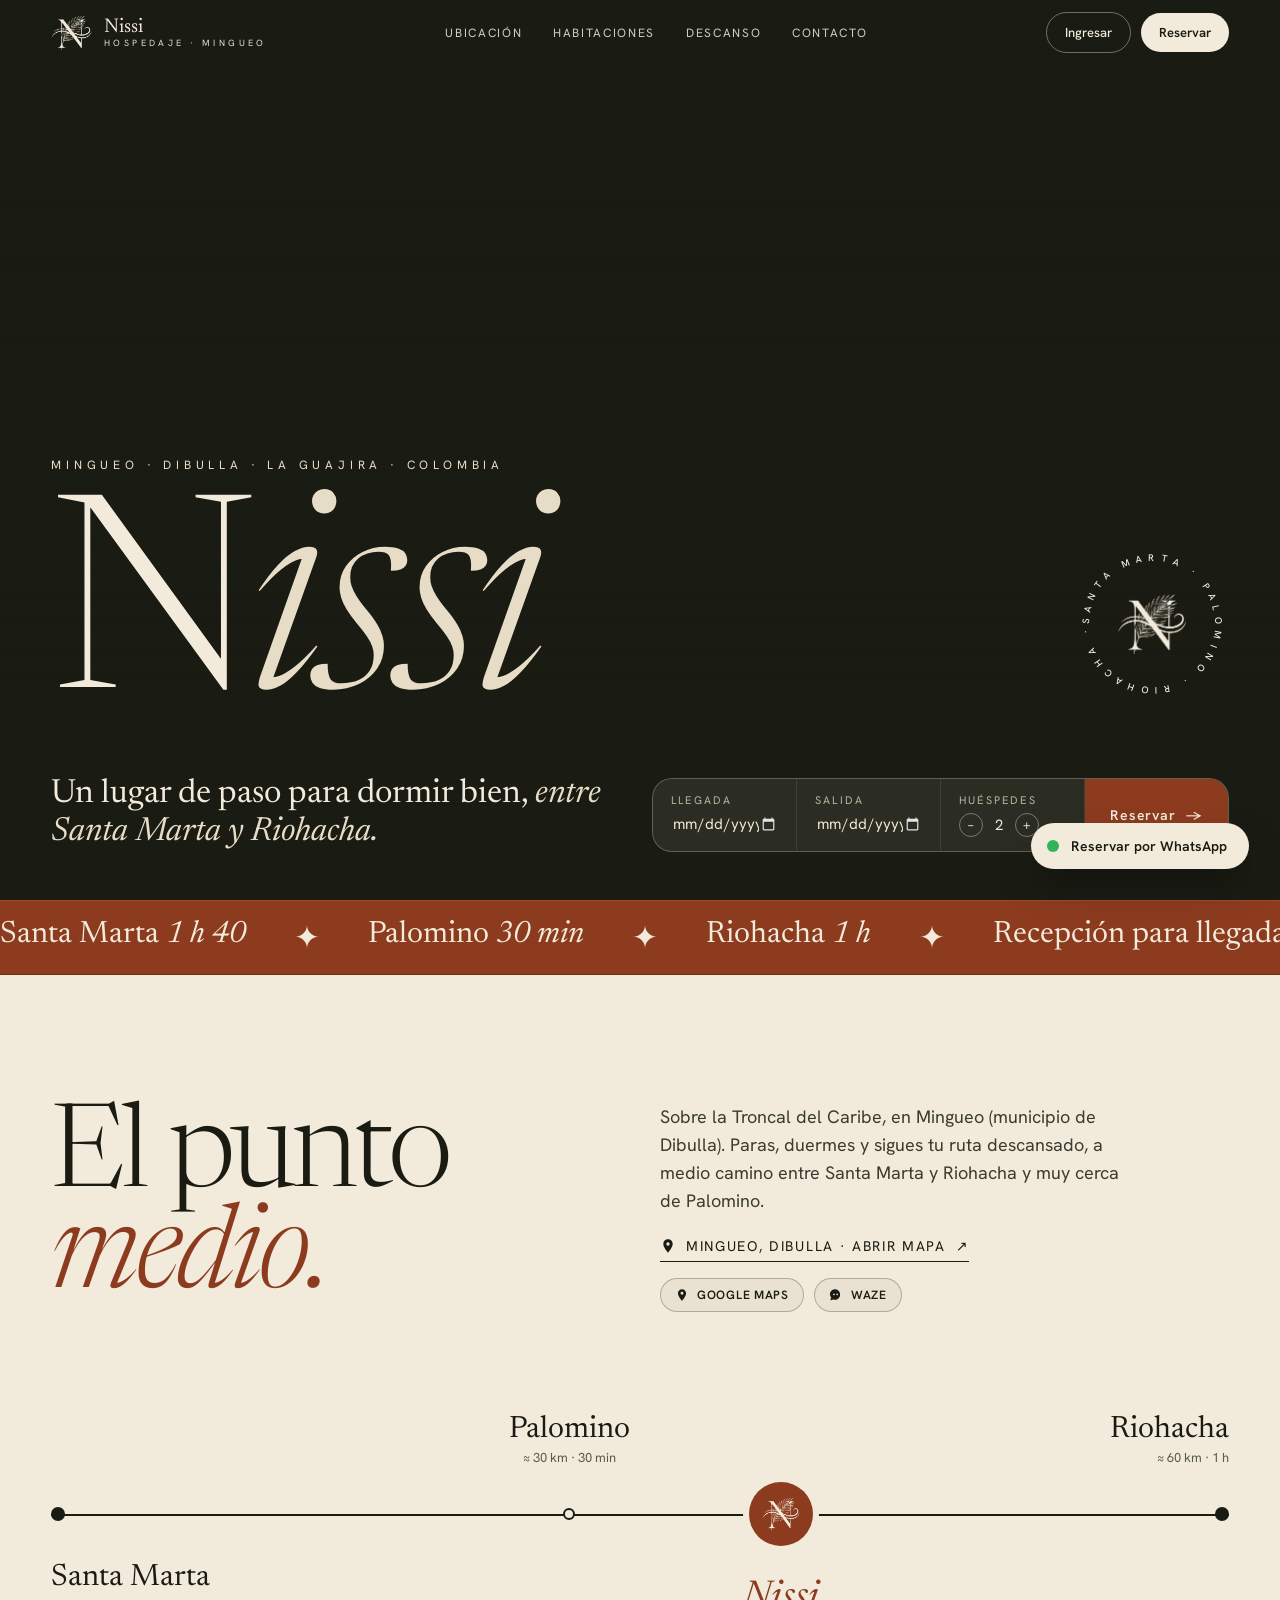
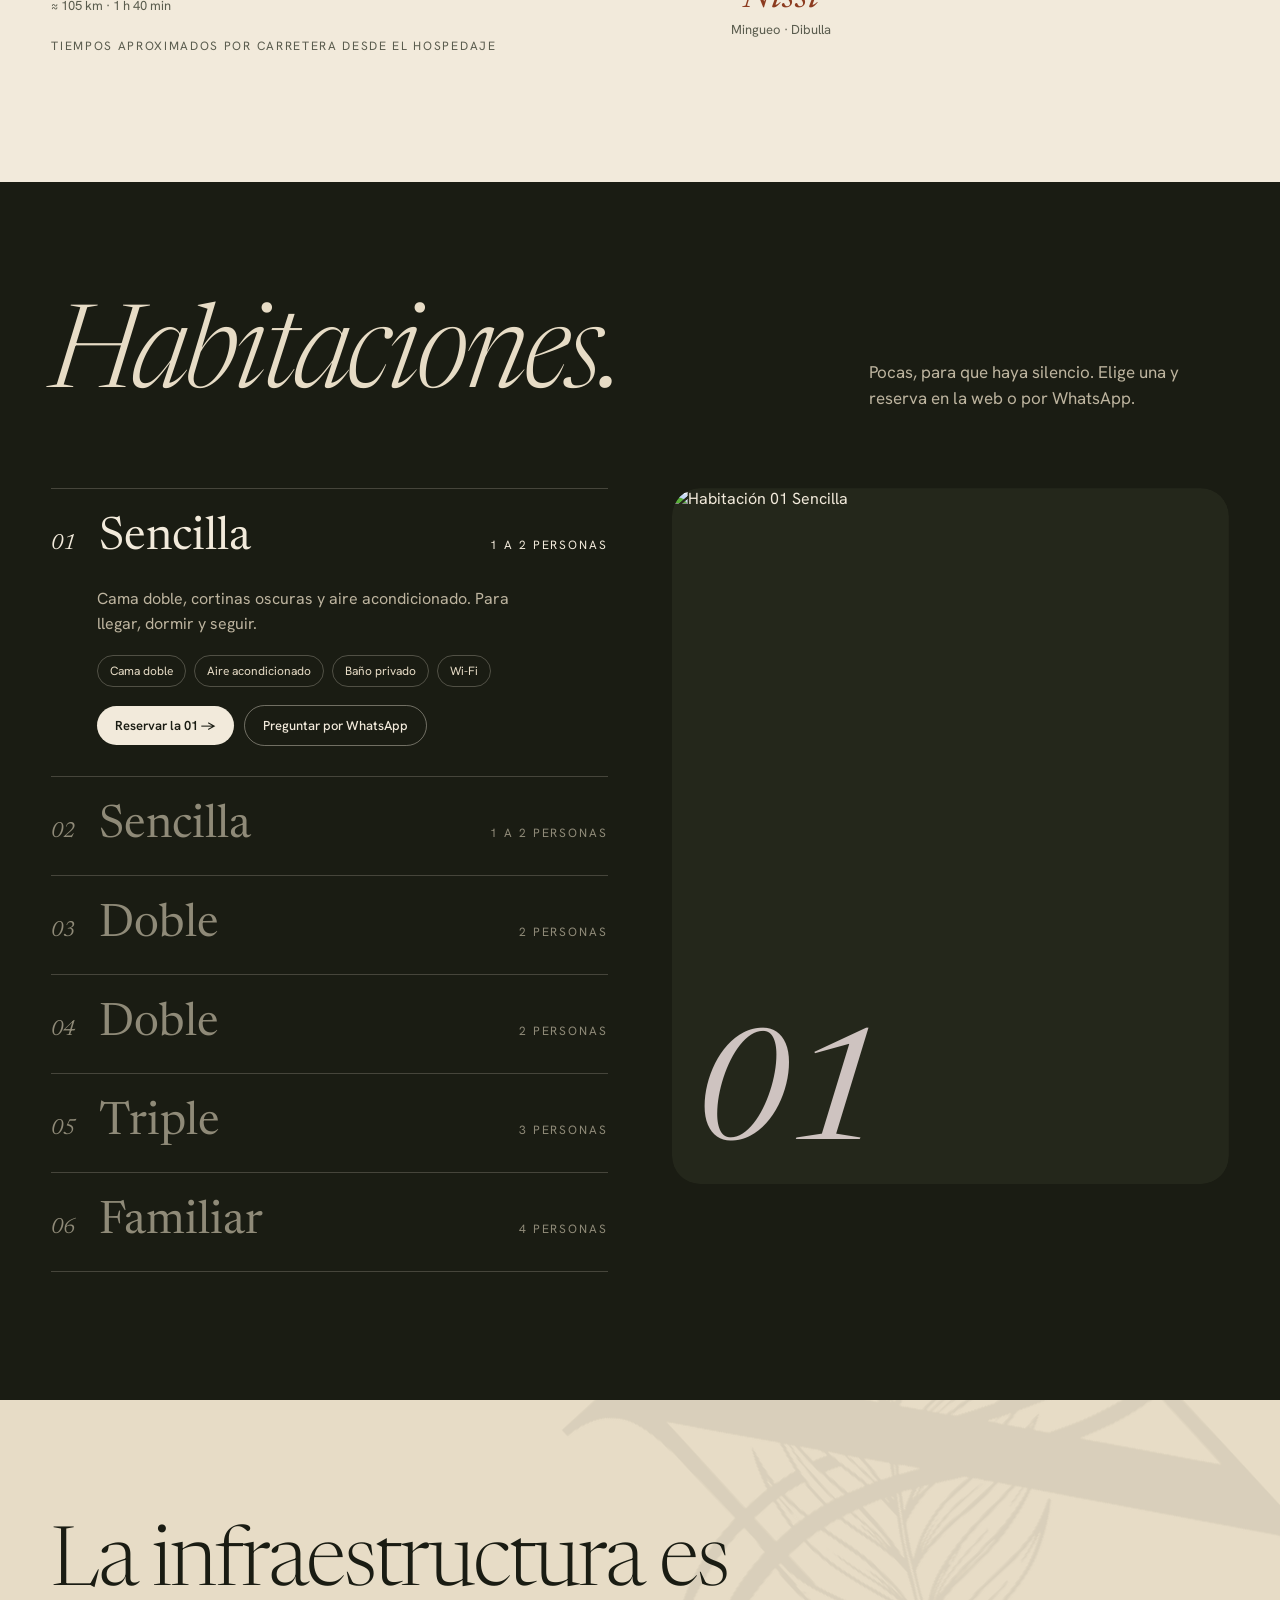
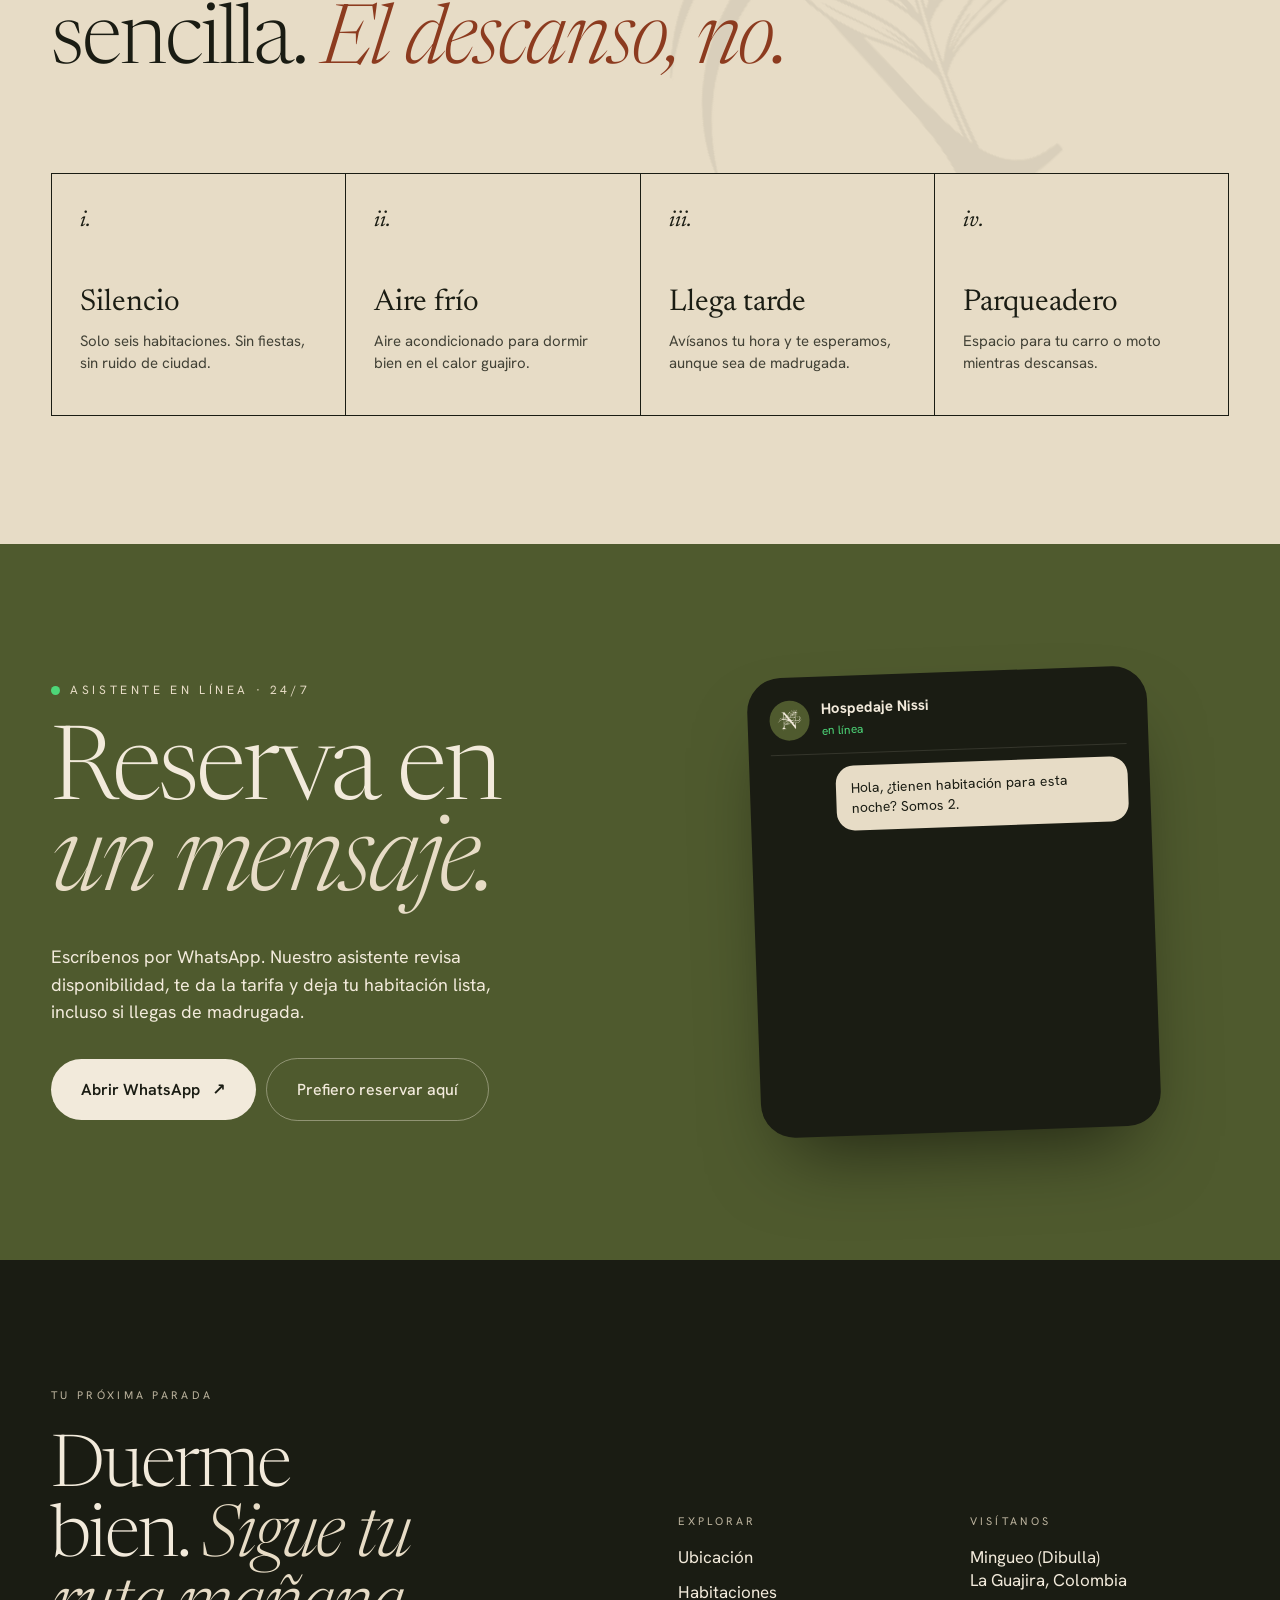
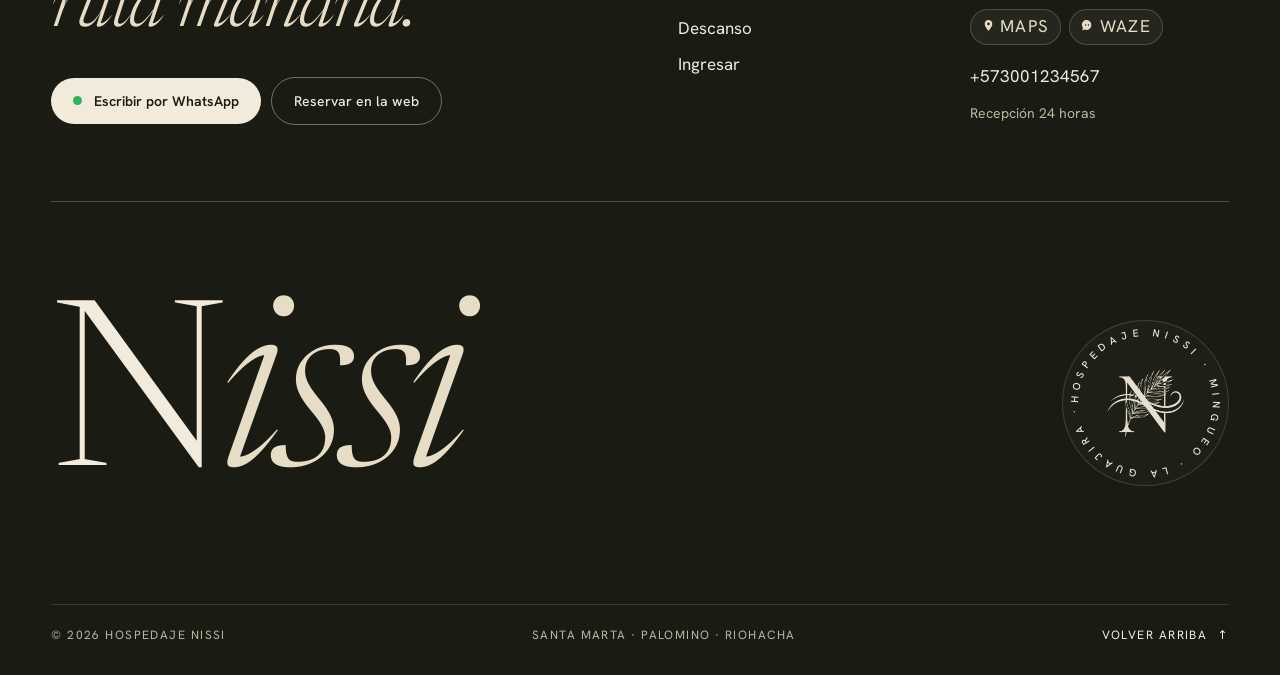
==== commit 1e4c57cb: "actualizacion de identidad a hospedaje nissi y nueva url de hosting" ====
--- a/index.html
+++ b/index.html
@@ -3,23 +3,23 @@
 <head>
 <meta charset="utf-8">
 <meta name="viewport" content="width=device-width, initial-scale=1">
-<title>Hotel Nissi · Mingueo, Dibulla · Hospedaje y Descanso</title>
-<meta name="description" content="Hotel Nissi en Mingueo, municipio de Dibulla (La Guajira): habitaciones con aire acondicionado para descansar entre Santa Marta y Riohacha, cerca de Palomino. Reserva directa por WhatsApp 24/7.">
-<link rel="canonical" href="https://hotel-nissi-mingueo.web.app/">
+<title>Hospedaje Nissi · Mingueo, Dibulla · Hospedaje y Descanso</title>
+<meta name="description" content="Hospedaje Nissi en Mingueo, municipio de Dibulla (La Guajira): habitaciones con aire acondicionado para descansar entre Santa Marta y Riohacha, cerca de Palomino. Reserva directa por WhatsApp 24/7.">
+<link rel="canonical" href="https://hospedaje-nissi-mingueo.web.app/">
 <meta name="robots" content="index, follow">
 
 <!-- Metadatos para compartir en redes sociales (Open Graph y Twitter) -->
 <meta property="og:locale" content="es_CO">
 <meta property="og:type" content="website">
-<meta property="og:title" content="Hotel Nissi · Mingueo, Dibulla">
+<meta property="og:title" content="Hospedaje Nissi · Mingueo, Dibulla">
 <meta property="og:description" content="Habitaciones para descansar entre Santa Marta y Riohacha sobre la Troncal del Caribe en Mingueo, La Guajira. Atención continua y reserva directa por WhatsApp.">
-<meta property="og:url" content="https://hotel-nissi-mingueo.web.app/">
-<meta property="og:site_name" content="Hotel Nissi">
-<meta property="og:image" content="https://hotel-nissi-mingueo.web.app/assets/logo-nissi.png">
+<meta property="og:url" content="https://hospedaje-nissi-mingueo.web.app/">
+<meta property="og:site_name" content="Hospedaje Nissi">
+<meta property="og:image" content="https://hospedaje-nissi-mingueo.web.app/assets/logo-nissi.png">
 <meta name="twitter:card" content="summary_large_image">
-<meta name="twitter:title" content="Hotel Nissi · Mingueo, Dibulla">
+<meta name="twitter:title" content="Hospedaje Nissi · Mingueo, Dibulla">
 <meta name="twitter:description" content="Un lugar de paso para descansar bien sobre la Troncal del Caribe en Mingueo, La Guajira.">
-<meta name="twitter:image" content="https://hotel-nissi-mingueo.web.app/assets/logo-nissi.png">
+<meta name="twitter:image" content="https://hospedaje-nissi-mingueo.web.app/assets/logo-nissi.png">
 
 <!-- Iconos adaptativos para pestañas del navegador y accesos directos -->
 <link rel="icon" type="image/png" href="assets/nissi-mark-dark.png" media="(prefers-color-scheme: light)">
@@ -63,10 +63,10 @@
   <div class="intro__badge">
     <svg class="ring" viewBox="0 0 200 200" aria-hidden="true">
       <text textLength="510" lengthAdjust="spacing">
-        <textPath href="#ringPath">Hotel Nissi · Mingueo · La Guajira · </textPath>
+        <textPath href="#ringPath">Hospedaje Nissi · Mingueo · La Guajira · </textPath>
       </text>
     </svg>
-    <img src="assets/nissi-mark.png" alt="Hotel Nissi" width="120" height="120">
+    <img src="assets/nissi-mark.png" alt="Hospedaje Nissi" width="120" height="120">
   </div>
 </div>
 
@@ -75,11 +75,11 @@
 <!-- Encabezado general del sitio con navegacion semantica -->
 <header class="header-site">
   <nav class="nav" id="nav" aria-label="Navegación principal">
-    <a href="#inicio" class="brand" aria-label="Hotel Nissi - Inicio">
-      <img src="assets/nissi-mark.png" alt="Logotipo Hotel Nissi" width="40" height="40">
+    <a href="#inicio" class="brand" aria-label="Hospedaje Nissi - Inicio">
+      <img src="assets/nissi-mark.png" alt="Logotipo Hospedaje Nissi" width="40" height="40">
       <span class="brand__txt">
         <span class="brand__name">Nissi</span>
-        <span class="brand__sub">Hotel · Mingueo</span>
+        <span class="brand__sub">Hospedaje · Mingueo</span>
       </span>
     </a>
     <div class="nav__links">
@@ -199,7 +199,7 @@
             <svg class="navicon" viewBox="0 0 24 24" aria-hidden="true"><use href="#iconMaps"></use></svg>
             Mingueo, Dibulla · Abrir mapa <span>↗</span>
           </a>
-          <div class="loc__apps" aria-label="Navegar al hotel en aplicaciones de mapas">
+          <div class="loc__apps" aria-label="Navegar al hospedaje en aplicaciones de mapas">
             <a class="appbtn js-maps" href="https://maps.app.goo.gl/TudMNAdQRpVyzHZGA" target="_blank" rel="noopener" data-magnetic data-cursor="Maps" aria-label="Abrir ruta en Google Maps">
               <svg viewBox="0 0 24 24" aria-hidden="true"><use href="#iconMaps"></use></svg>
               <span>Google Maps</span>
@@ -224,7 +224,7 @@
       <div class="city city--nissi" data-reveal><b>Nissi</b><small>Mingueo · Dibulla</small></div>
       <div class="city city--rio" data-reveal><b>Riohacha</b><small>≈ 60 km · 1 h</small></div>
     </div>
-    <p class="note">Tiempos aproximados por carretera desde el hotel</p>
+    <p class="note">Tiempos aproximados por carretera desde el hospedaje</p>
   </section>
 
   <section class="section" id="habitaciones" aria-labelledby="titulohabitaciones">
@@ -257,14 +257,14 @@
         <h2 class="display wa__h" id="titulowhatsapp" data-reveal>Reserva en<br><em>un mensaje.</em></h2>
         <p data-reveal>Escríbenos por WhatsApp. Nuestro asistente revisa disponibilidad, te da la tarifa y deja tu habitación lista, incluso si llegas de madrugada.</p>
         <div class="row" data-reveal>
-          <a class="btn btn--cream js-wa" href="https://wa.me/573001234567?text=Hola%20Hotel%20Nissi%2C%20quiero%20reservar%20una%20habitaci%C3%B3n." target="_blank" rel="noopener" data-magnetic data-cursor="Chat">Abrir WhatsApp <span>↗</span></a>
+          <a class="btn btn--cream js-wa" href="https://wa.me/573001234567?text=Hola%20Hospedaje%20Nissi%2C%20quiero%20reservar%20una%20habitaci%C3%B3n." target="_blank" rel="noopener" data-magnetic data-cursor="Chat">Abrir WhatsApp <span>↗</span></a>
           <button class="btn btn--ghost js-book" type="button">Prefiero reservar aquí</button>
         </div>
       </div>
       <div class="chat" id="chat">
         <div class="chat__head">
           <span class="chat__av"><img src="assets/nissi-mark.png" alt="" width="24" height="24"></span>
-          <div><b>Hotel Nissi</b><small>en línea</small></div>
+          <div><b>Hospedaje Nissi</b><small>en línea</small></div>
         </div>
       </div>
     </div>
@@ -277,7 +277,7 @@
   <!-- Generado dinámicamente con Piedepagina.js -->
 </footer>
 
-<a class="wa-float js-wa" href="https://wa.me/573001234567?text=Hola%20Hotel%20Nissi%2C%20quiero%20reservar%20una%20habitaci%C3%B3n." target="_blank" rel="noopener" data-magnetic data-cursor="Chat" aria-label="Reservar por WhatsApp">
+<a class="wa-float js-wa" href="https://wa.me/573001234567?text=Hola%20Hospedaje%20Nissi%2C%20quiero%20reservar%20una%20habitaci%C3%B3n." target="_blank" rel="noopener" data-magnetic data-cursor="Chat" aria-label="Reservar por WhatsApp">
   <span class="dot dot--pulse"></span>Reservar por WhatsApp
 </a>
 
--- a/css/style.css
+++ b/css/style.css
@@ -1,4 +1,4 @@
-/* Hotel Nissi — Estilos principales y configuracion global */
+/* Hospedaje Nissi — Estilos principales y configuracion global */
 
 :root {
   --ink: #1A1C13;
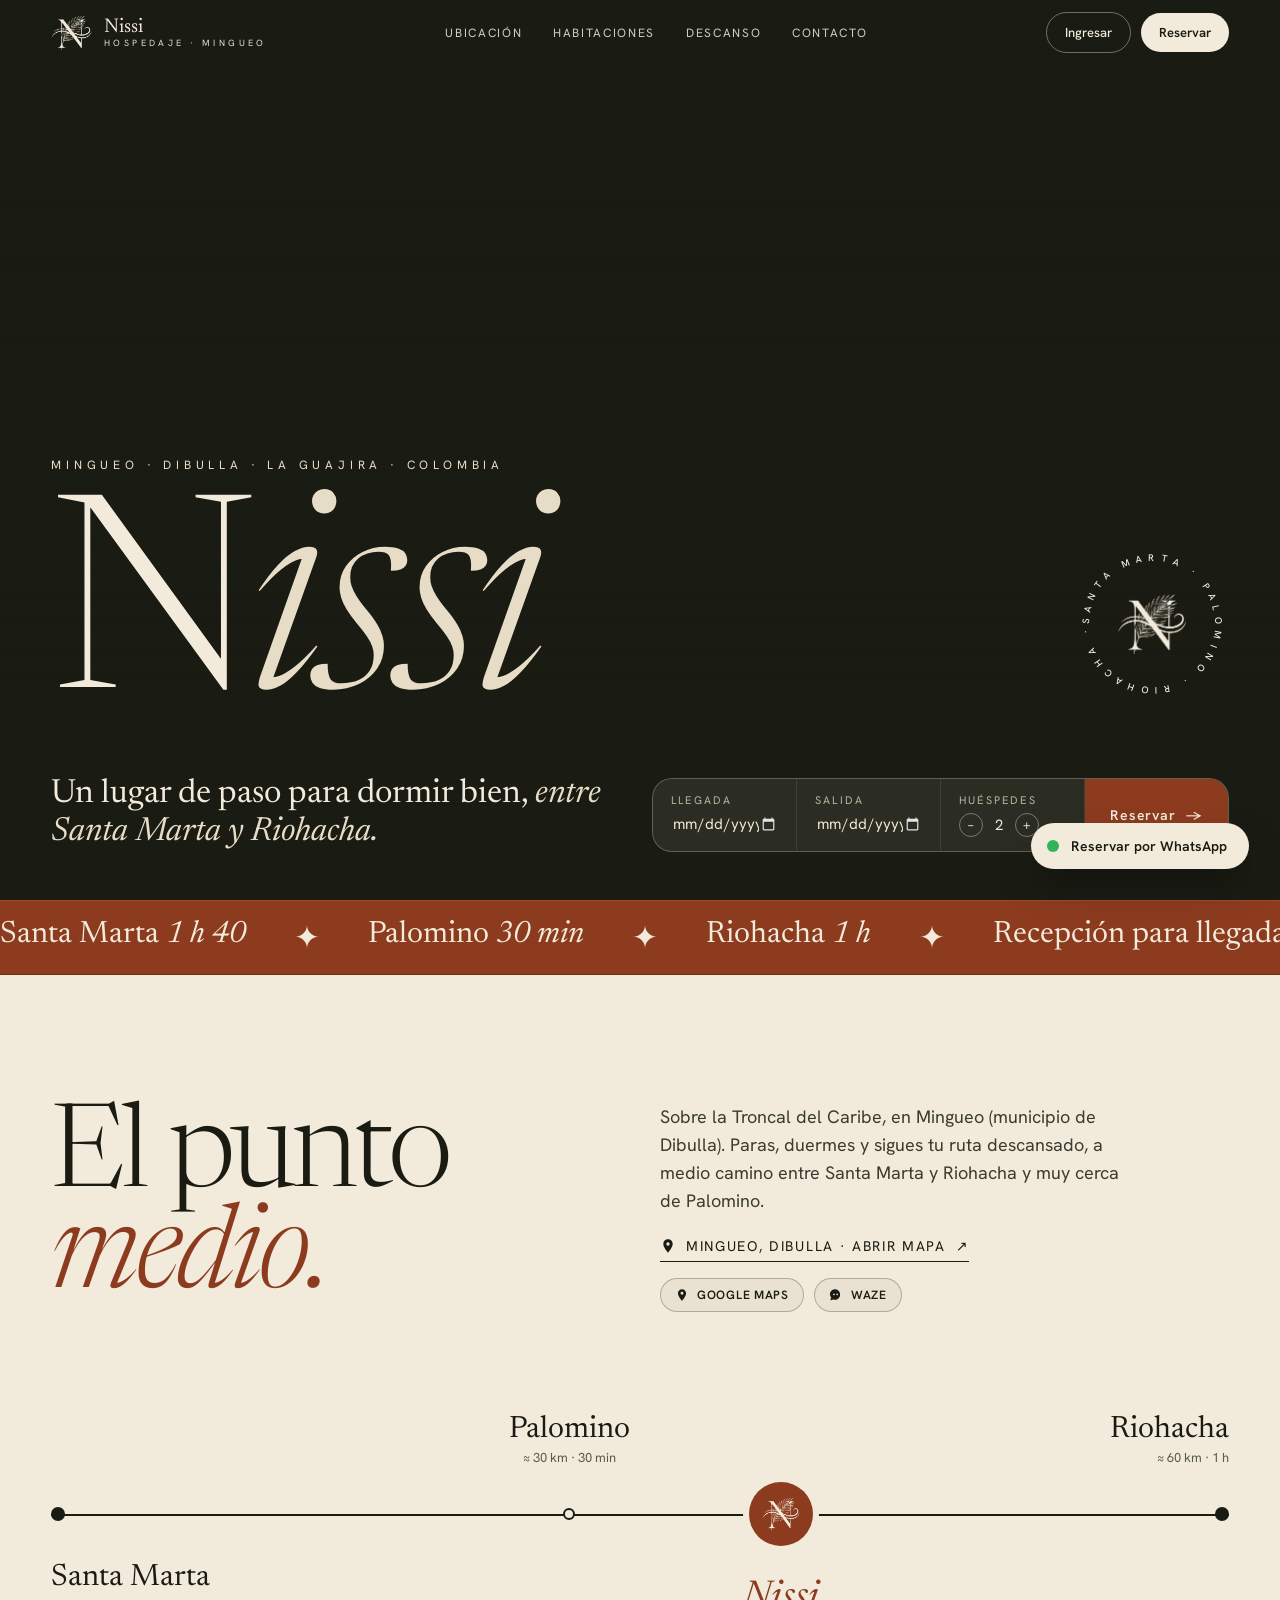
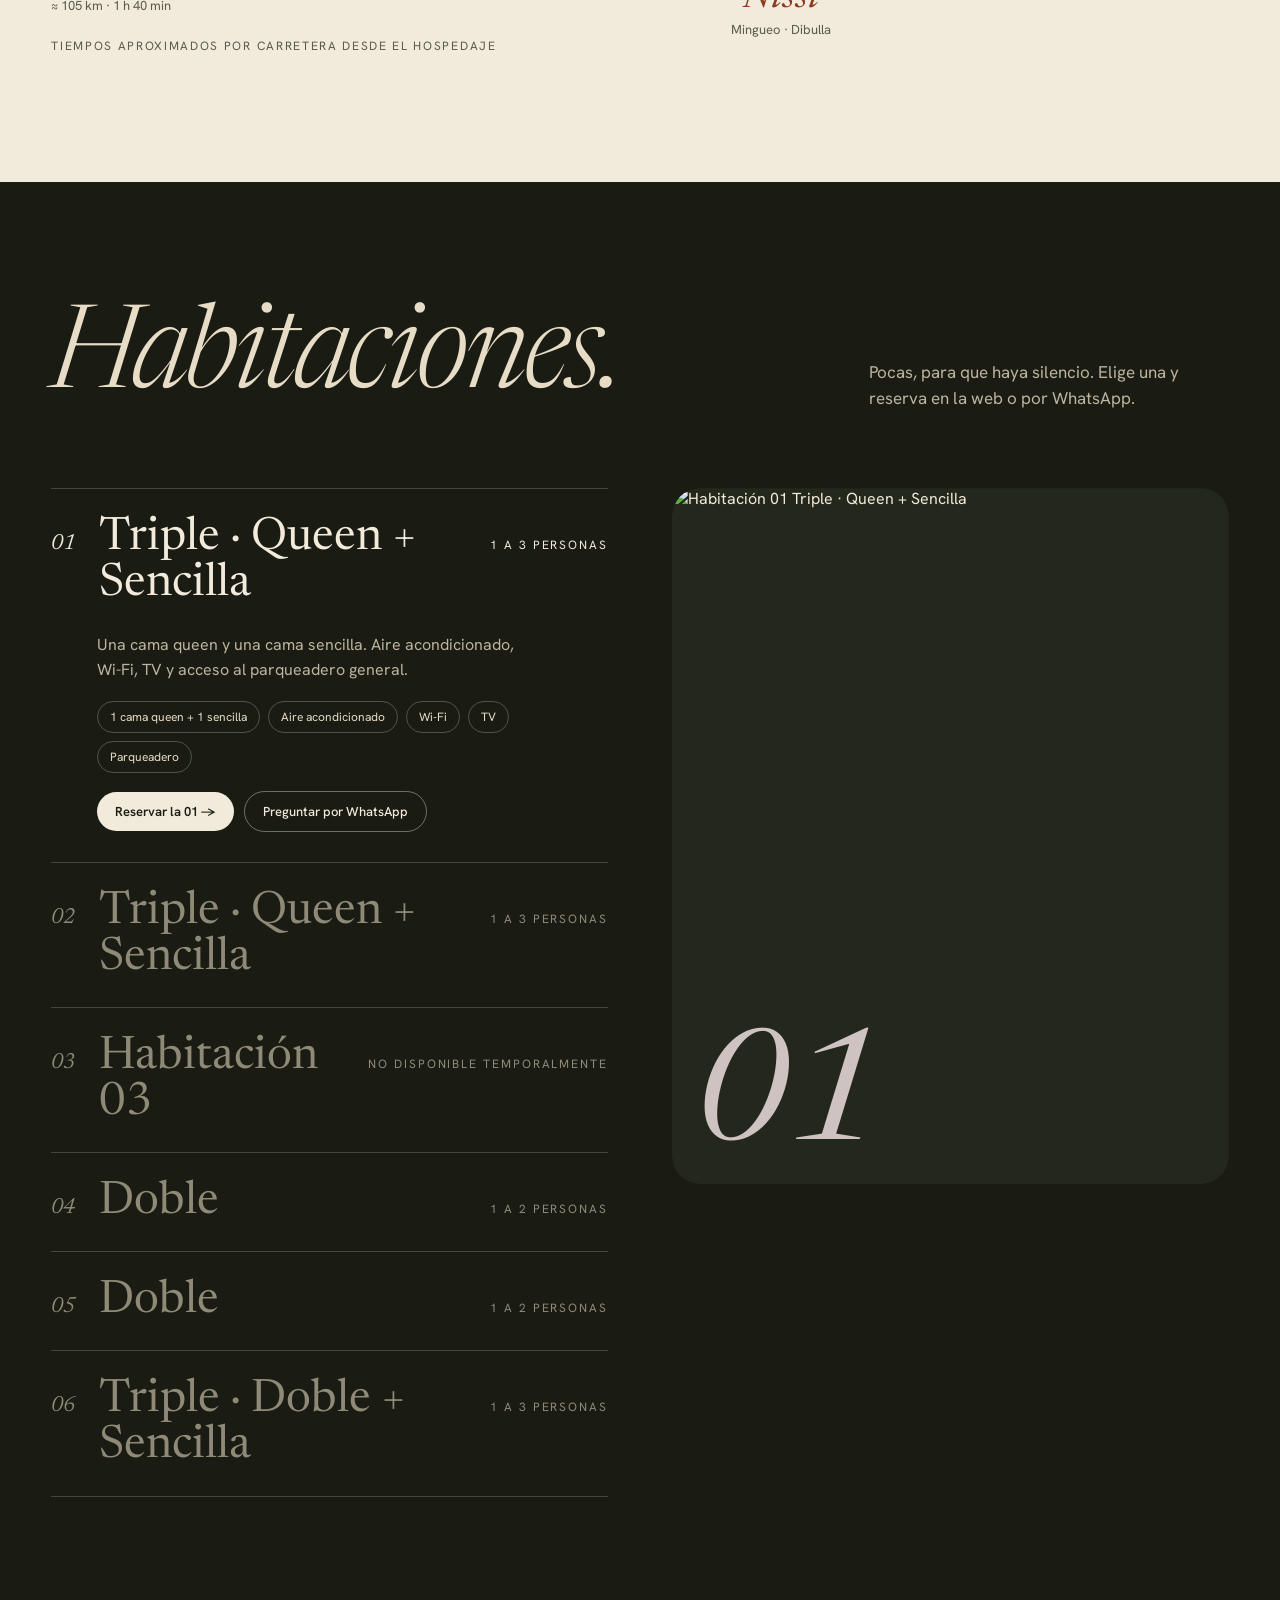
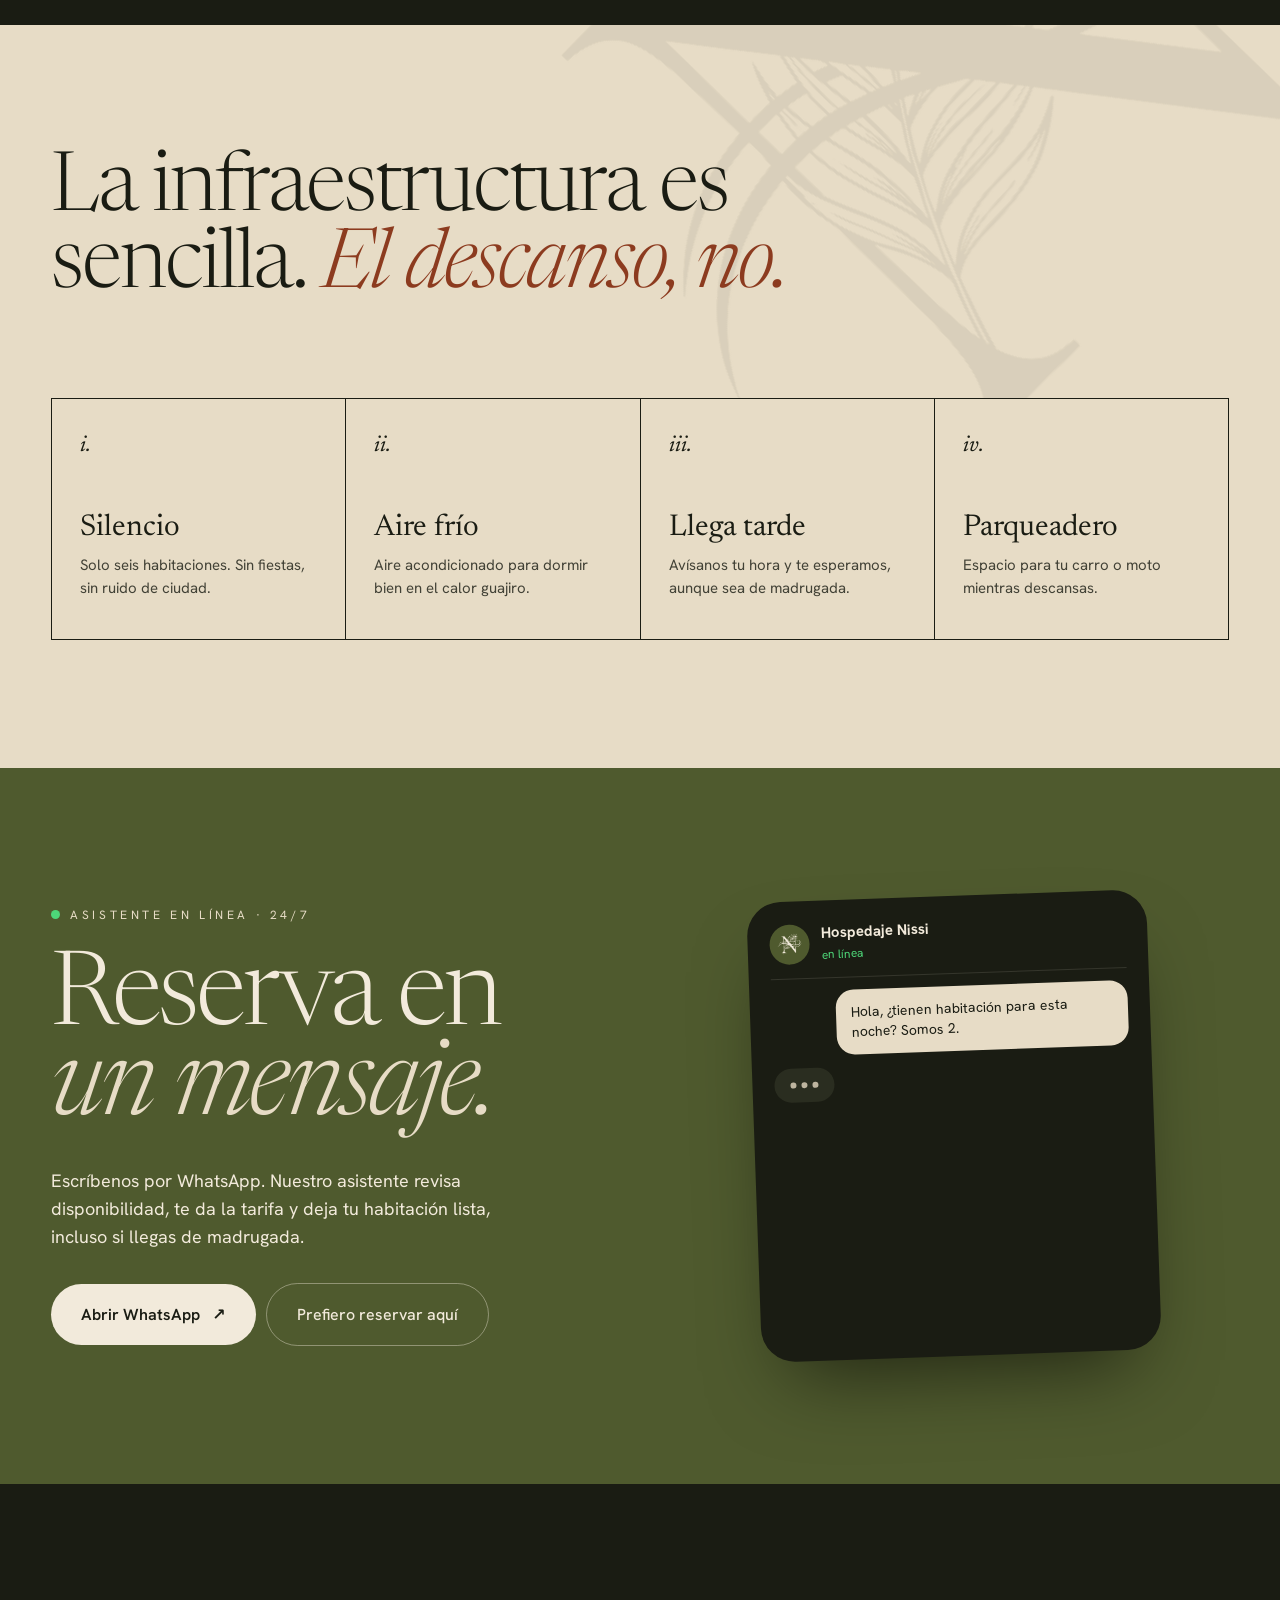
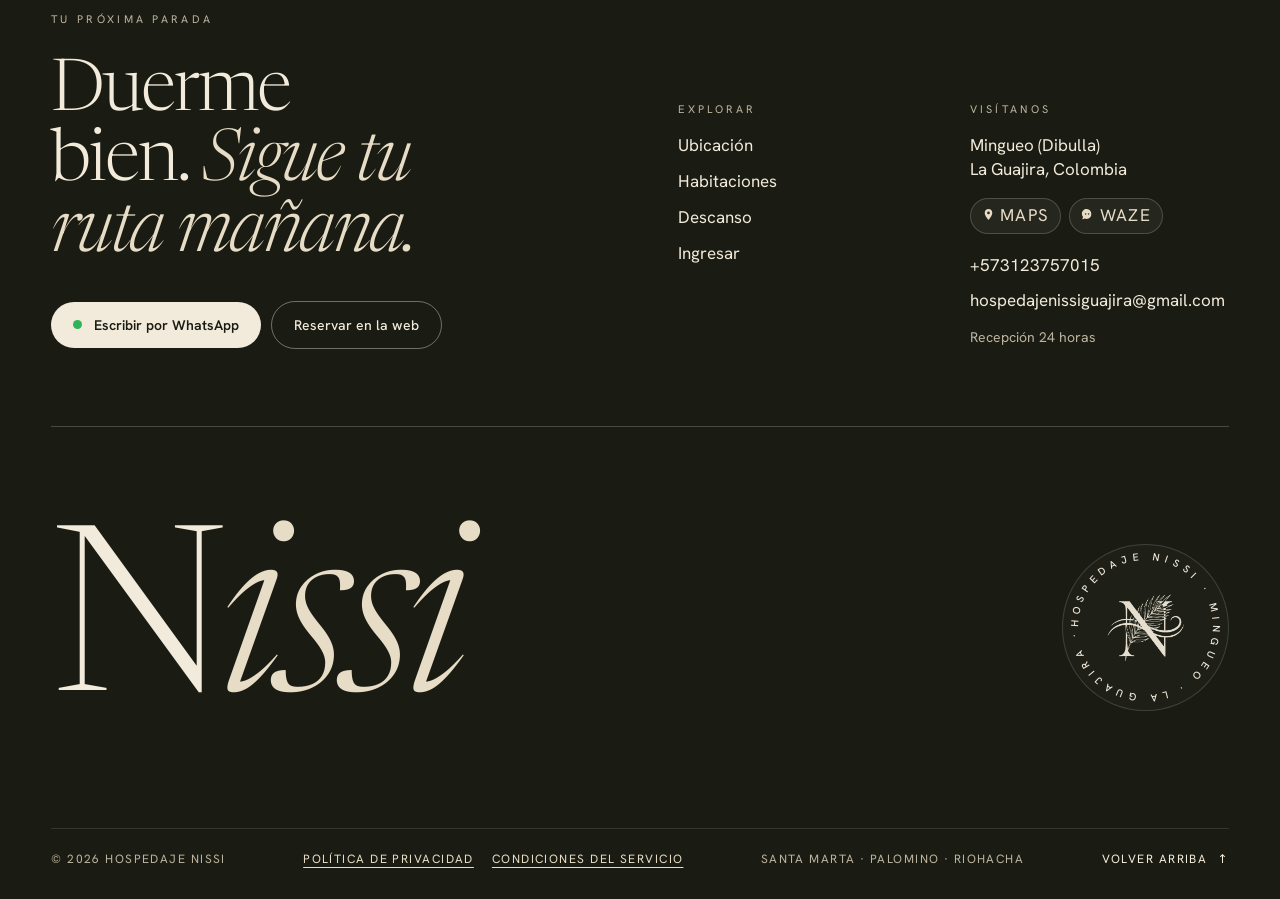
==== commit 84138e3d: "Actualizacion de datos oficiales del hospedaje" ====
--- a/index.html
+++ b/index.html
@@ -257,7 +257,7 @@
         <h2 class="display wa__h" id="titulowhatsapp" data-reveal>Reserva en<br><em>un mensaje.</em></h2>
         <p data-reveal>Escríbenos por WhatsApp. Nuestro asistente revisa disponibilidad, te da la tarifa y deja tu habitación lista, incluso si llegas de madrugada.</p>
         <div class="row" data-reveal>
-          <a class="btn btn--cream js-wa" href="https://wa.me/573001234567?text=Hola%20Hospedaje%20Nissi%2C%20quiero%20reservar%20una%20habitaci%C3%B3n." target="_blank" rel="noopener" data-magnetic data-cursor="Chat">Abrir WhatsApp <span>↗</span></a>
+          <a class="btn btn--cream js-wa" href="https://wa.me/573123757015?text=Hola%20Hospedaje%20Nissi%2C%20quiero%20reservar%20una%20habitaci%C3%B3n." target="_blank" rel="noopener" data-magnetic data-cursor="Chat">Abrir WhatsApp <span>↗</span></a>
           <button class="btn btn--ghost js-book" type="button">Prefiero reservar aquí</button>
         </div>
       </div>
@@ -277,7 +277,7 @@
   <!-- Generado dinámicamente con Piedepagina.js -->
 </footer>
 
-<a class="wa-float js-wa" href="https://wa.me/573001234567?text=Hola%20Hospedaje%20Nissi%2C%20quiero%20reservar%20una%20habitaci%C3%B3n." target="_blank" rel="noopener" data-magnetic data-cursor="Chat" aria-label="Reservar por WhatsApp">
+<a class="wa-float js-wa" href="https://wa.me/573123757015?text=Hola%20Hospedaje%20Nissi%2C%20quiero%20reservar%20una%20habitaci%C3%B3n." target="_blank" rel="noopener" data-magnetic data-cursor="Chat" aria-label="Reservar por WhatsApp">
   <span class="dot dot--pulse"></span>Reservar por WhatsApp
 </a>
 
--- a/css/style.css
+++ b/css/style.css
@@ -1,4 +1,4 @@
-/* Hospedaje Nissi — Estilos principales y configuracion global */
+/* Hospedaje Nissi - Estilos principales y configuracion global */
 
 :root {
   --ink: #1A1C13;
--- a/css/Contacto.css
+++ b/css/Contacto.css
@@ -313,6 +313,24 @@
   gap: 16px;
 }
 
+.footer__legal {
+  display: flex;
+  flex-wrap: wrap;
+  gap: 18px;
+}
+
+.footer__legal a {
+  display: inline-block;
+  color: var(--sand);
+  text-decoration: underline;
+  text-underline-offset: 4px;
+}
+
+.footer__legal a:hover {
+  color: var(--cream);
+  gap: 0;
+}
+
 /* Boton flotante de WhatsApp */
 .wa-float {
   position: fixed;
--- a/css/Reservas.css
+++ b/css/Reservas.css
@@ -326,6 +326,57 @@
   min-height: 20px;
 }
 
+/* Mensaje de confirmacion (enlace de recuperacion enviado) */
+.ok {
+  font-size: 14px;
+  line-height: 1.5;
+  color: var(--olive);
+  margin-top: -14px;
+}
+
+/* Enlace de recuperar contraseña bajo el campo de clave */
+.login-aux {
+  display: flex;
+  justify-content: flex-end;
+  margin-top: -12px;
+}
+
+.login-aux .link-btn {
+  font-size: 13px;
+  color: var(--muted-dark);
+  transition: color 0.3s var(--ease);
+}
+
+.login-aux .link-btn:hover {
+  color: var(--rust);
+}
+
+.login-aux .link-btn:disabled {
+  cursor: wait;
+  opacity: 0.7;
+}
+
+/* Ayuda por WhatsApp al final del formulario de acceso */
+.login-help {
+  margin: 0;
+  padding-top: 18px;
+  border-top: 1px solid rgba(26, 28, 19, 0.12);
+  font-size: 14px;
+  color: var(--muted-dark);
+}
+
+.modal .login-help a {
+  color: var(--rust);
+  font-weight: 600;
+  text-decoration: underline;
+  text-underline-offset: 4px;
+  transition: color 0.3s var(--ease);
+}
+
+.modal .login-help a:hover {
+  color: var(--ink);
+}
+
 .fields3 {
   display: grid;
   grid-template-columns: repeat(auto-fit, minmax(min(100%, 200px), 1fr));
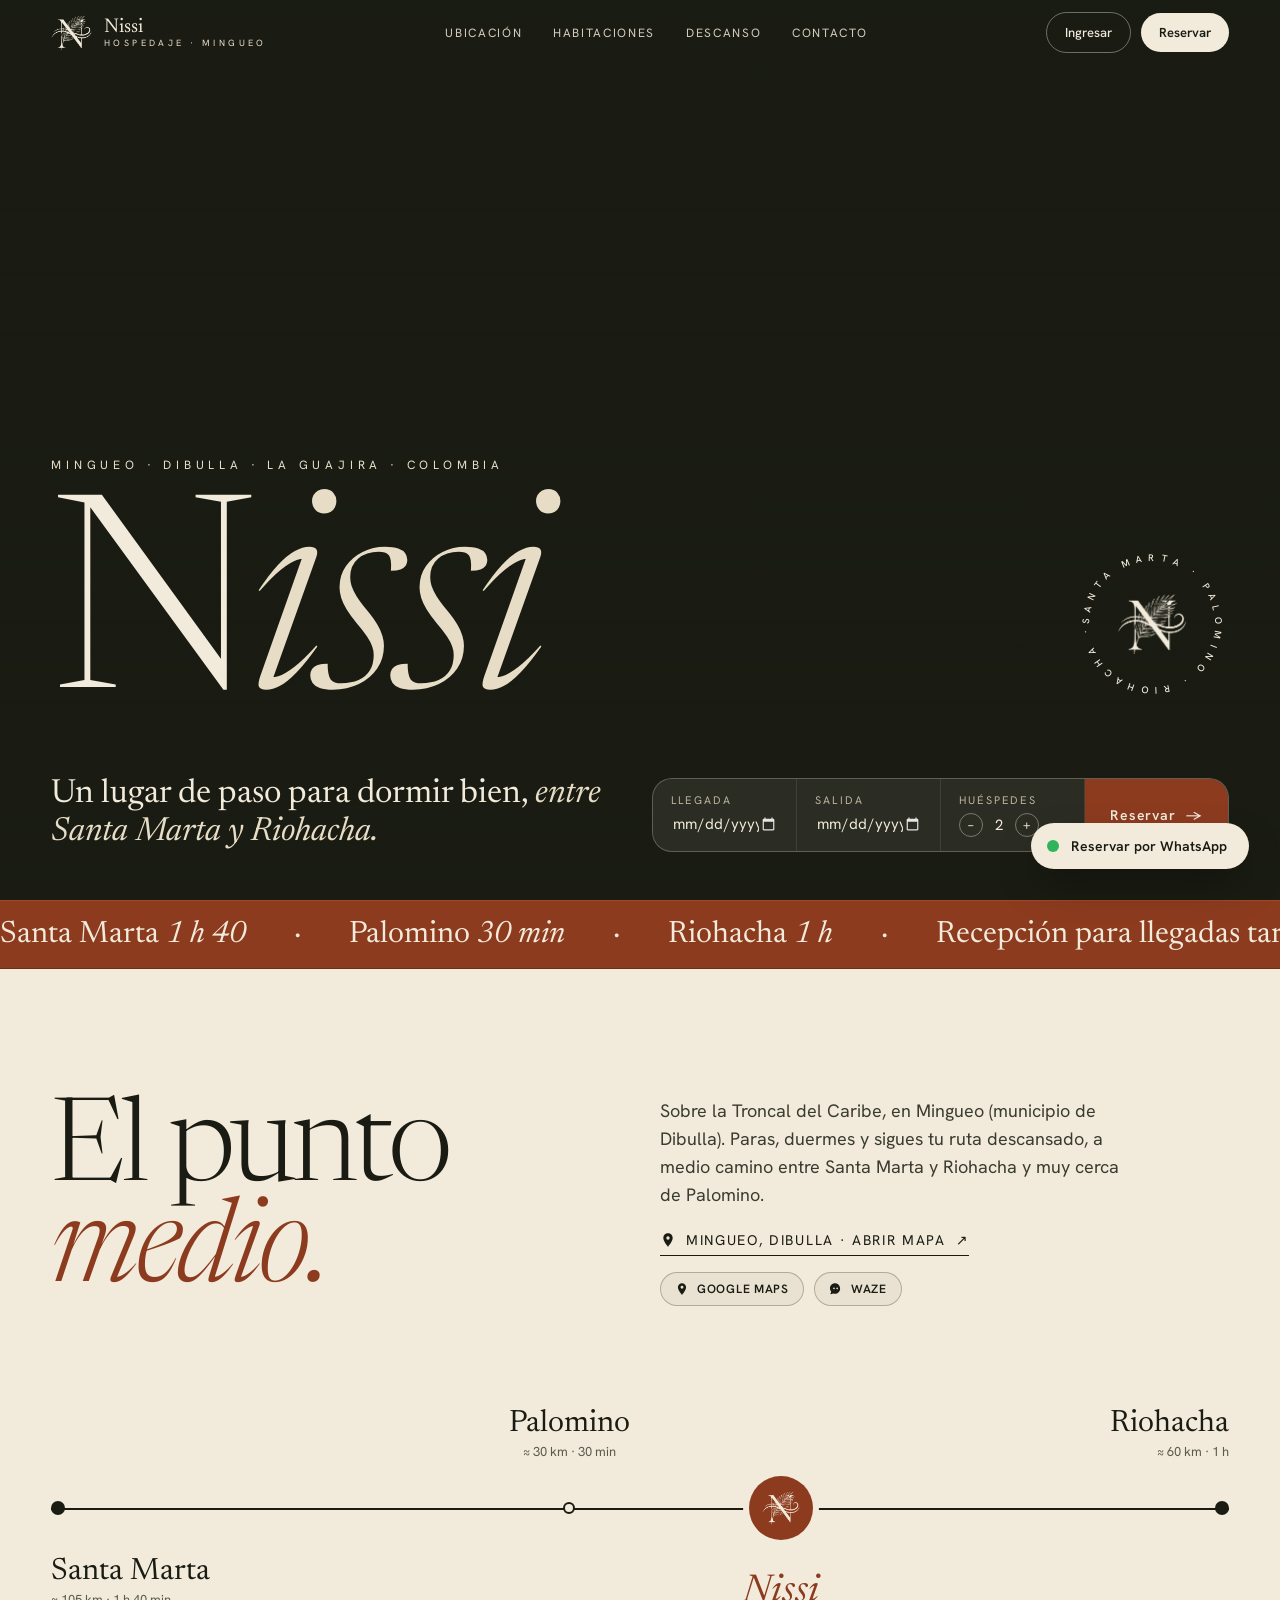
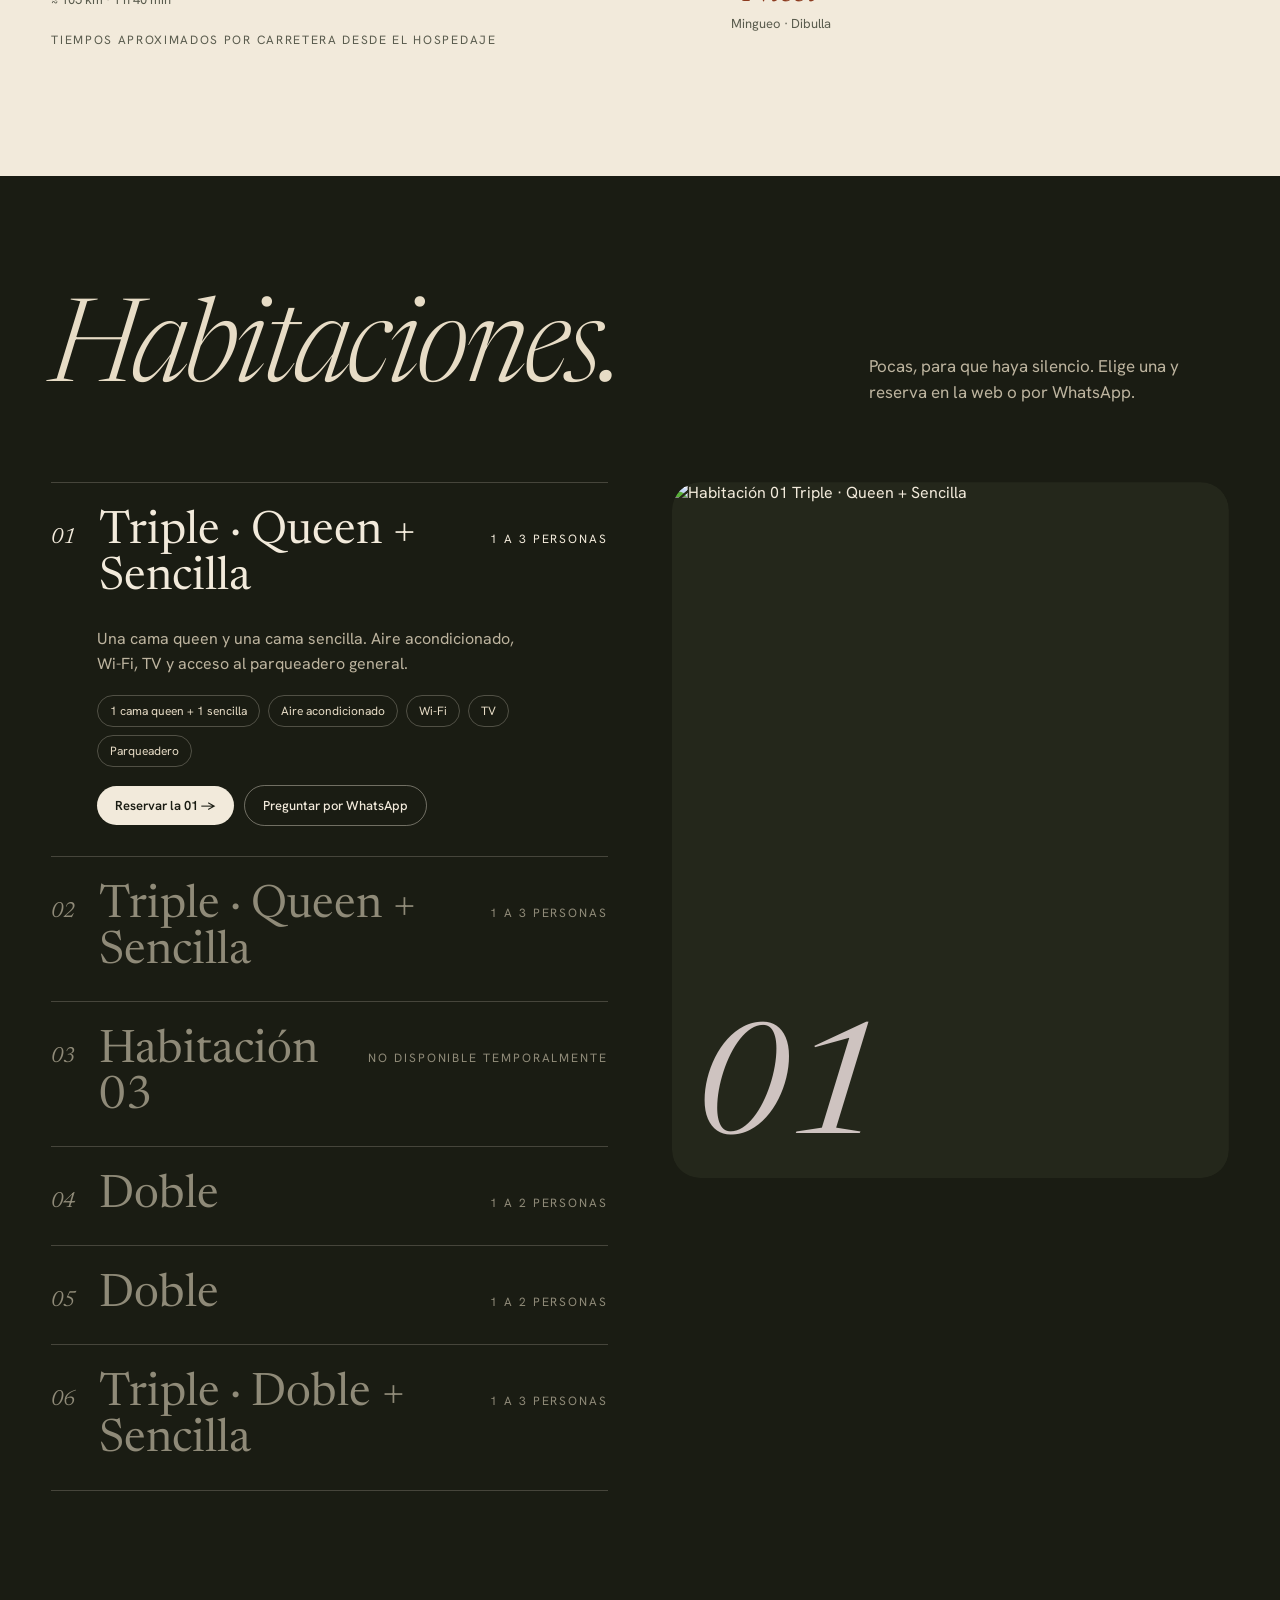
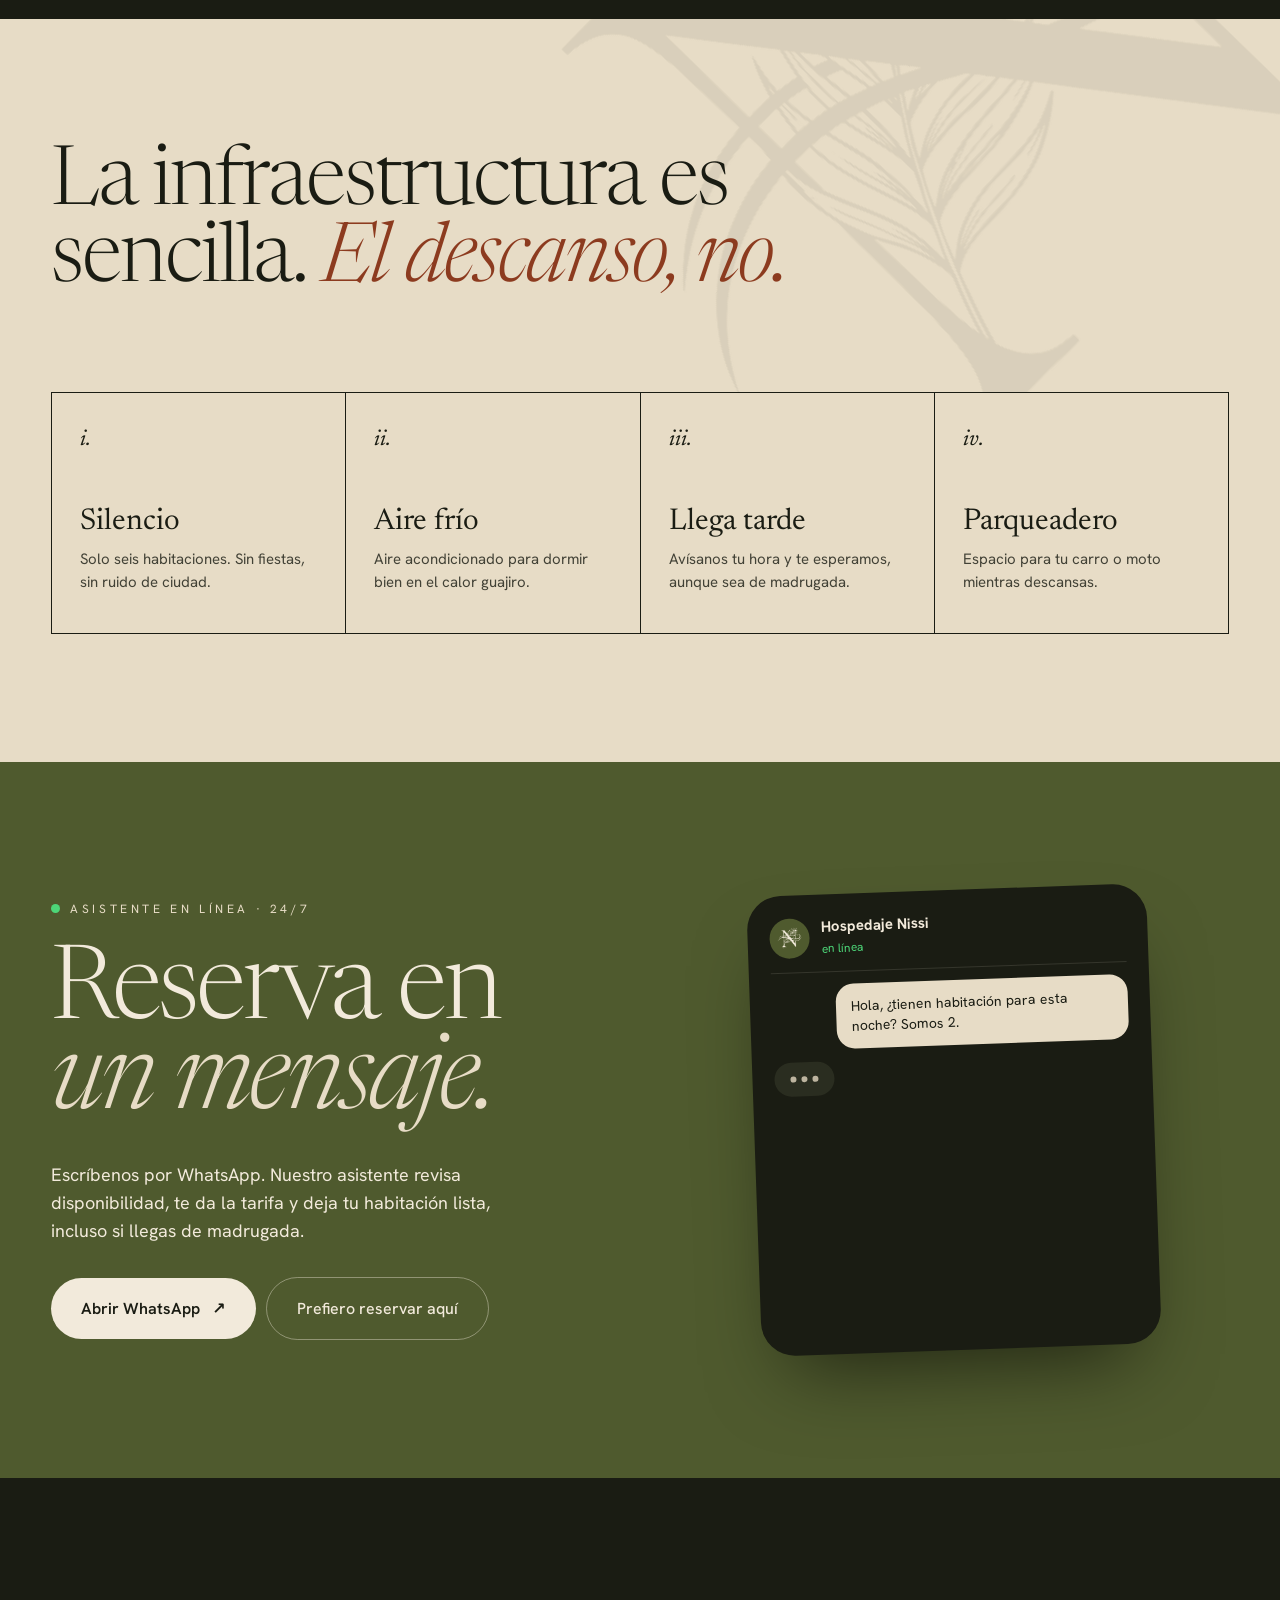
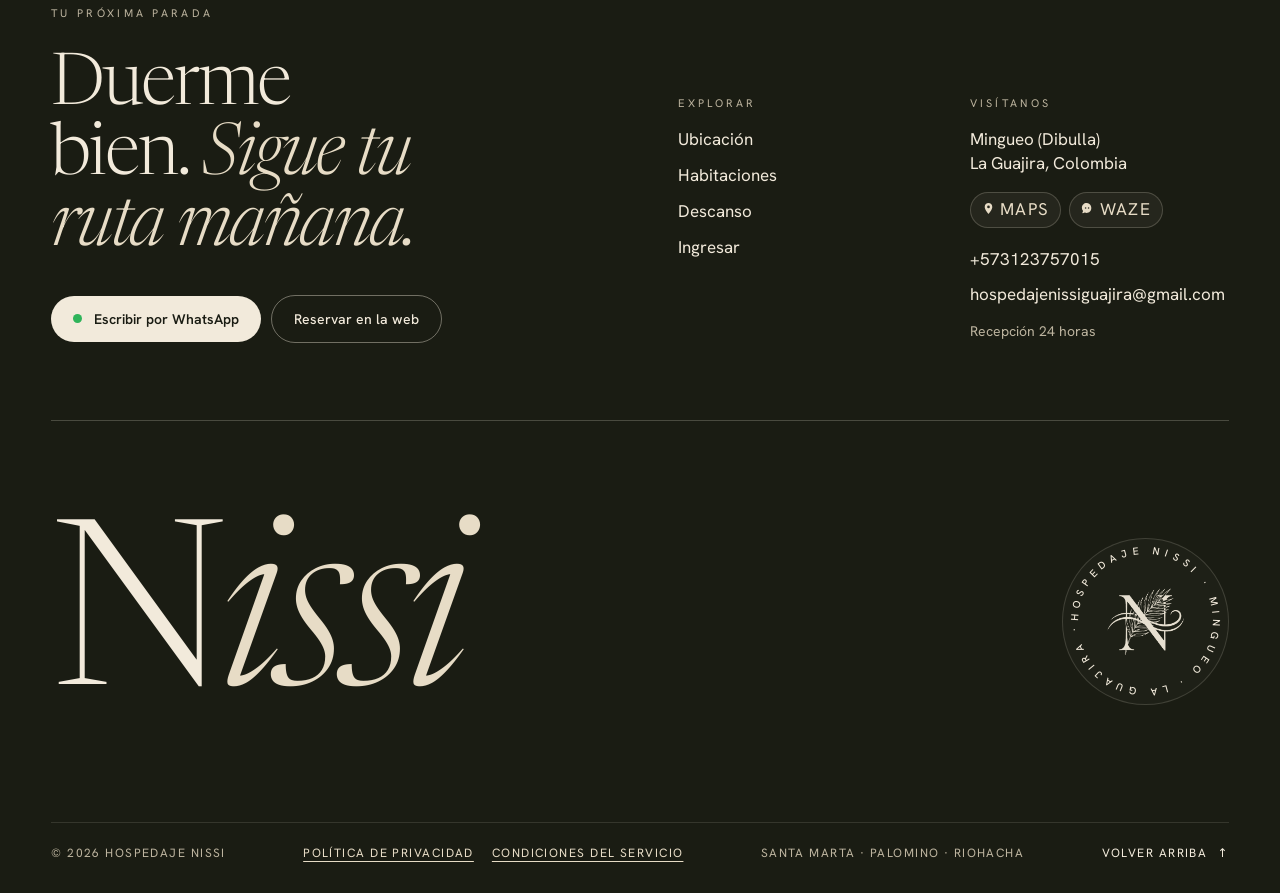
==== commit 14d5dd26: "Auditoria de codigo, limpieza y endurecimiento de ciberseguridad" ====
--- a/index.html
+++ b/index.html
@@ -40,6 +40,7 @@
 <link rel="stylesheet" href="css/Habitaciones.css">
 <link rel="stylesheet" href="css/Contacto.css">
 <link rel="stylesheet" href="css/Reservas.css">
+<link rel="stylesheet" href="css/Formularios.css">
 </head>
 <body>
 
@@ -109,7 +110,6 @@
               </button>
               <button class="nav__user-menu-item nav__user-menu-item--danger js-logout" type="button">
                 <span>Cerrar sesión</span>
-                <span>⎋</span>
               </button>
             </div>
           </div>
@@ -173,18 +173,18 @@
   <div class="marquee" id="marquee" aria-hidden="true">
     <div class="marquee__track">
       <span>
-        <span>Santa Marta <em>1 h 40</em></span><span>✦</span>
-        <span>Palomino <em>30 min</em></span><span>✦</span>
-        <span>Riohacha <em>1 h</em></span><span>✦</span>
-        <span>Recepción para llegadas tarde</span><span>✦</span>
-        <span>Reservas por WhatsApp 24/7</span><span>✦</span>
+        <span>Santa Marta <em>1 h 40</em></span><span>·</span>
+        <span>Palomino <em>30 min</em></span><span>·</span>
+        <span>Riohacha <em>1 h</em></span><span>·</span>
+        <span>Recepción para llegadas tarde</span><span>·</span>
+        <span>Reservas por WhatsApp 24/7</span><span>·</span>
       </span>
       <span>
-        <span>Santa Marta <em>1 h 40</em></span><span>✦</span>
-        <span>Palomino <em>30 min</em></span><span>✦</span>
-        <span>Riohacha <em>1 h</em></span><span>✦</span>
-        <span>Recepción para llegadas tarde</span><span>✦</span>
-        <span>Reservas por WhatsApp 24/7</span><span>✦</span>
+        <span>Santa Marta <em>1 h 40</em></span><span>·</span>
+        <span>Palomino <em>30 min</em></span><span>·</span>
+        <span>Riohacha <em>1 h</em></span><span>·</span>
+        <span>Recepción para llegadas tarde</span><span>·</span>
+        <span>Reservas por WhatsApp 24/7</span><span>·</span>
       </span>
     </div>
   </div>
@@ -301,6 +301,7 @@
 <script src="js/Piedepagina.js"></script>
 <script src="js/Interfaz.js"></script>
 <script src="js/Animaciones.js"></script>
+<script src="js/Sesion.js"></script>
 <script src="js/script.js"></script>
 </body>
 </html>
--- a/css/Reservas.css
+++ b/css/Reservas.css
@@ -208,175 +208,6 @@
   color: var(--cream);
 }
 
-/* Cuadricula para dos columnas */
-.two {
-  display: grid;
-  grid-template-columns: repeat(auto-fit, minmax(min(100%, 380px), 1fr));
-  gap: 48px;
-}
-
-.form {
-  display: flex;
-  flex-direction: column;
-  gap: 26px;
-}
-
-.oauth-sep {
-  display: flex;
-  align-items: center;
-  text-align: center;
-  color: var(--muted-dark);
-  font-size: 13px;
-  letter-spacing: 0.1em;
-  text-transform: uppercase;
-  margin: 2px 0;
-}
-
-.oauth-sep::before,
-.oauth-sep::after {
-  content: '';
-  flex: 1;
-  border-bottom: 1px solid rgba(26, 28, 19, 0.18);
-}
-
-.oauth-sep span {
-  padding: 0 14px;
-}
-
-.btn--google {
-  background: #ffffff;
-  color: #1a1c13;
-  border: 1px solid rgba(26, 28, 19, 0.22);
-  display: inline-flex;
-  align-items: center;
-  justify-content: center;
-  gap: 12px;
-  font-family: var(--sans);
-  font-weight: 500;
-  font-size: 15px;
-  padding: 14px 22px;
-  border-radius: 999px;
-  cursor: pointer;
-  box-shadow: 0 1px 3px rgba(0, 0, 0, 0.06);
-  transition: all 0.35s cubic-bezier(0.2, 0.8, 0.2, 1);
-  width: 100%;
-}
-
-.btn--google:hover {
-  background: #fdfcf9;
-  border-color: rgba(26, 28, 19, 0.45);
-  box-shadow: 0 4px 14px rgba(0, 0, 0, 0.1);
-  transform: translateY(-2px);
-}
-
-.btn--google:active {
-  transform: scale(0.98);
-}
-
-.btn--google svg {
-  flex-shrink: 0;
-}
-
-.field[hidden],
-.field.is-hidden {
-  display: none !important;
-}
-
-.field {
-  display: flex;
-  flex-direction: column;
-  gap: 8px;
-}
-
-.field > span {
-  font-size: 11px;
-  letter-spacing: 0.2em;
-  text-transform: uppercase;
-  color: var(--muted-dark);
-}
-
-.field input {
-  border: 0;
-  border-bottom: 1px solid var(--ink);
-  background: transparent;
-  font-size: 20px;
-  padding: 8px 0;
-  outline: none;
-  color: var(--ink);
-}
-
-.field .stepper {
-  font-size: 20px;
-  gap: 18px;
-  padding: 4px 0;
-  border-bottom: 1px solid var(--ink);
-}
-
-.field .stepper button {
-  width: 34px;
-  height: 34px;
-  border-color: var(--ink);
-  color: var(--ink);
-  font-size: 16px;
-}
-
-.err {
-  font-size: 14px;
-  color: var(--rust);
-  min-height: 20px;
-}
-
-/* Mensaje de confirmacion (enlace de recuperacion enviado) */
-.ok {
-  font-size: 14px;
-  line-height: 1.5;
-  color: var(--olive);
-  margin-top: -14px;
-}
-
-/* Enlace de recuperar contraseña bajo el campo de clave */
-.login-aux {
-  display: flex;
-  justify-content: flex-end;
-  margin-top: -12px;
-}
-
-.login-aux .link-btn {
-  font-size: 13px;
-  color: var(--muted-dark);
-  transition: color 0.3s var(--ease);
-}
-
-.login-aux .link-btn:hover {
-  color: var(--rust);
-}
-
-.login-aux .link-btn:disabled {
-  cursor: wait;
-  opacity: 0.7;
-}
-
-/* Ayuda por WhatsApp al final del formulario de acceso */
-.login-help {
-  margin: 0;
-  padding-top: 18px;
-  border-top: 1px solid rgba(26, 28, 19, 0.12);
-  font-size: 14px;
-  color: var(--muted-dark);
-}
-
-.modal .login-help a {
-  color: var(--rust);
-  font-weight: 600;
-  text-decoration: underline;
-  text-underline-offset: 4px;
-  transition: color 0.3s var(--ease);
-}
-
-.modal .login-help a:hover {
-  color: var(--ink);
-}
-
 .fields3 {
   display: grid;
   grid-template-columns: repeat(auto-fit, minmax(min(100%, 200px), 1fr));
--- a/css/Formularios.css
+++ b/css/Formularios.css
@@ -0,0 +1,166 @@
+/* Formularios del modal, acceso con Google y controles de entrada */
+
+.two {
+  display: grid;
+  grid-template-columns: repeat(auto-fit, minmax(min(100%, 380px), 1fr));
+  gap: 48px;
+}
+
+.form {
+  display: flex;
+  flex-direction: column;
+  gap: 26px;
+}
+
+.oauth-sep {
+  display: flex;
+  align-items: center;
+  text-align: center;
+  color: var(--muted-dark);
+  font-size: 13px;
+  letter-spacing: 0.1em;
+  text-transform: uppercase;
+  margin: 2px 0;
+}
+
+.oauth-sep::before,
+.oauth-sep::after {
+  content: '';
+  flex: 1;
+  border-bottom: 1px solid rgba(26, 28, 19, 0.18);
+}
+
+.oauth-sep span {
+  padding: 0 14px;
+}
+
+.btn--google {
+  background: #ffffff;
+  color: #1a1c13;
+  border: 1px solid rgba(26, 28, 19, 0.22);
+  display: inline-flex;
+  align-items: center;
+  justify-content: center;
+  gap: 12px;
+  font-family: var(--sans);
+  font-weight: 500;
+  font-size: 15px;
+  padding: 14px 22px;
+  border-radius: 999px;
+  cursor: pointer;
+  box-shadow: 0 1px 3px rgba(0, 0, 0, 0.06);
+  transition: all 0.35s cubic-bezier(0.2, 0.8, 0.2, 1);
+  width: 100%;
+}
+
+.btn--google:hover {
+  background: #fdfcf9;
+  border-color: rgba(26, 28, 19, 0.45);
+  box-shadow: 0 4px 14px rgba(0, 0, 0, 0.1);
+  transform: translateY(-2px);
+}
+
+.btn--google:active {
+  transform: scale(0.98);
+}
+
+.btn--google svg {
+  flex-shrink: 0;
+}
+
+.field[hidden],
+.field.is-hidden {
+  display: none !important;
+}
+
+.field {
+  display: flex;
+  flex-direction: column;
+  gap: 8px;
+}
+
+.field > span {
+  font-size: 11px;
+  letter-spacing: 0.2em;
+  text-transform: uppercase;
+  color: var(--muted-dark);
+}
+
+.field input {
+  border: 0;
+  border-bottom: 1px solid var(--ink);
+  background: transparent;
+  font-size: 20px;
+  padding: 8px 0;
+  outline: none;
+  color: var(--ink);
+}
+
+.field .stepper {
+  font-size: 20px;
+  gap: 18px;
+  padding: 4px 0;
+  border-bottom: 1px solid var(--ink);
+}
+
+.field .stepper button {
+  width: 34px;
+  height: 34px;
+  border-color: var(--ink);
+  color: var(--ink);
+  font-size: 16px;
+}
+
+.err {
+  font-size: 14px;
+  color: var(--rust);
+  min-height: 20px;
+}
+
+.ok {
+  font-size: 14px;
+  line-height: 1.5;
+  color: var(--olive);
+  margin-top: -14px;
+}
+
+.login-aux {
+  display: flex;
+  justify-content: flex-end;
+  margin-top: -12px;
+}
+
+.login-aux .link-btn {
+  font-size: 13px;
+  color: var(--muted-dark);
+  transition: color 0.3s var(--ease);
+}
+
+.login-aux .link-btn:hover {
+  color: var(--rust);
+}
+
+.login-aux .link-btn:disabled {
+  cursor: wait;
+  opacity: 0.7;
+}
+
+.login-help {
+  margin: 0;
+  padding-top: 18px;
+  border-top: 1px solid rgba(26, 28, 19, 0.12);
+  font-size: 14px;
+  color: var(--muted-dark);
+}
+
+.modal .login-help a {
+  color: var(--rust);
+  font-weight: 600;
+  text-decoration: underline;
+  text-underline-offset: 4px;
+  transition: color 0.3s var(--ease);
+}
+
+.modal .login-help a:hover {
+  color: var(--ink);
+}
